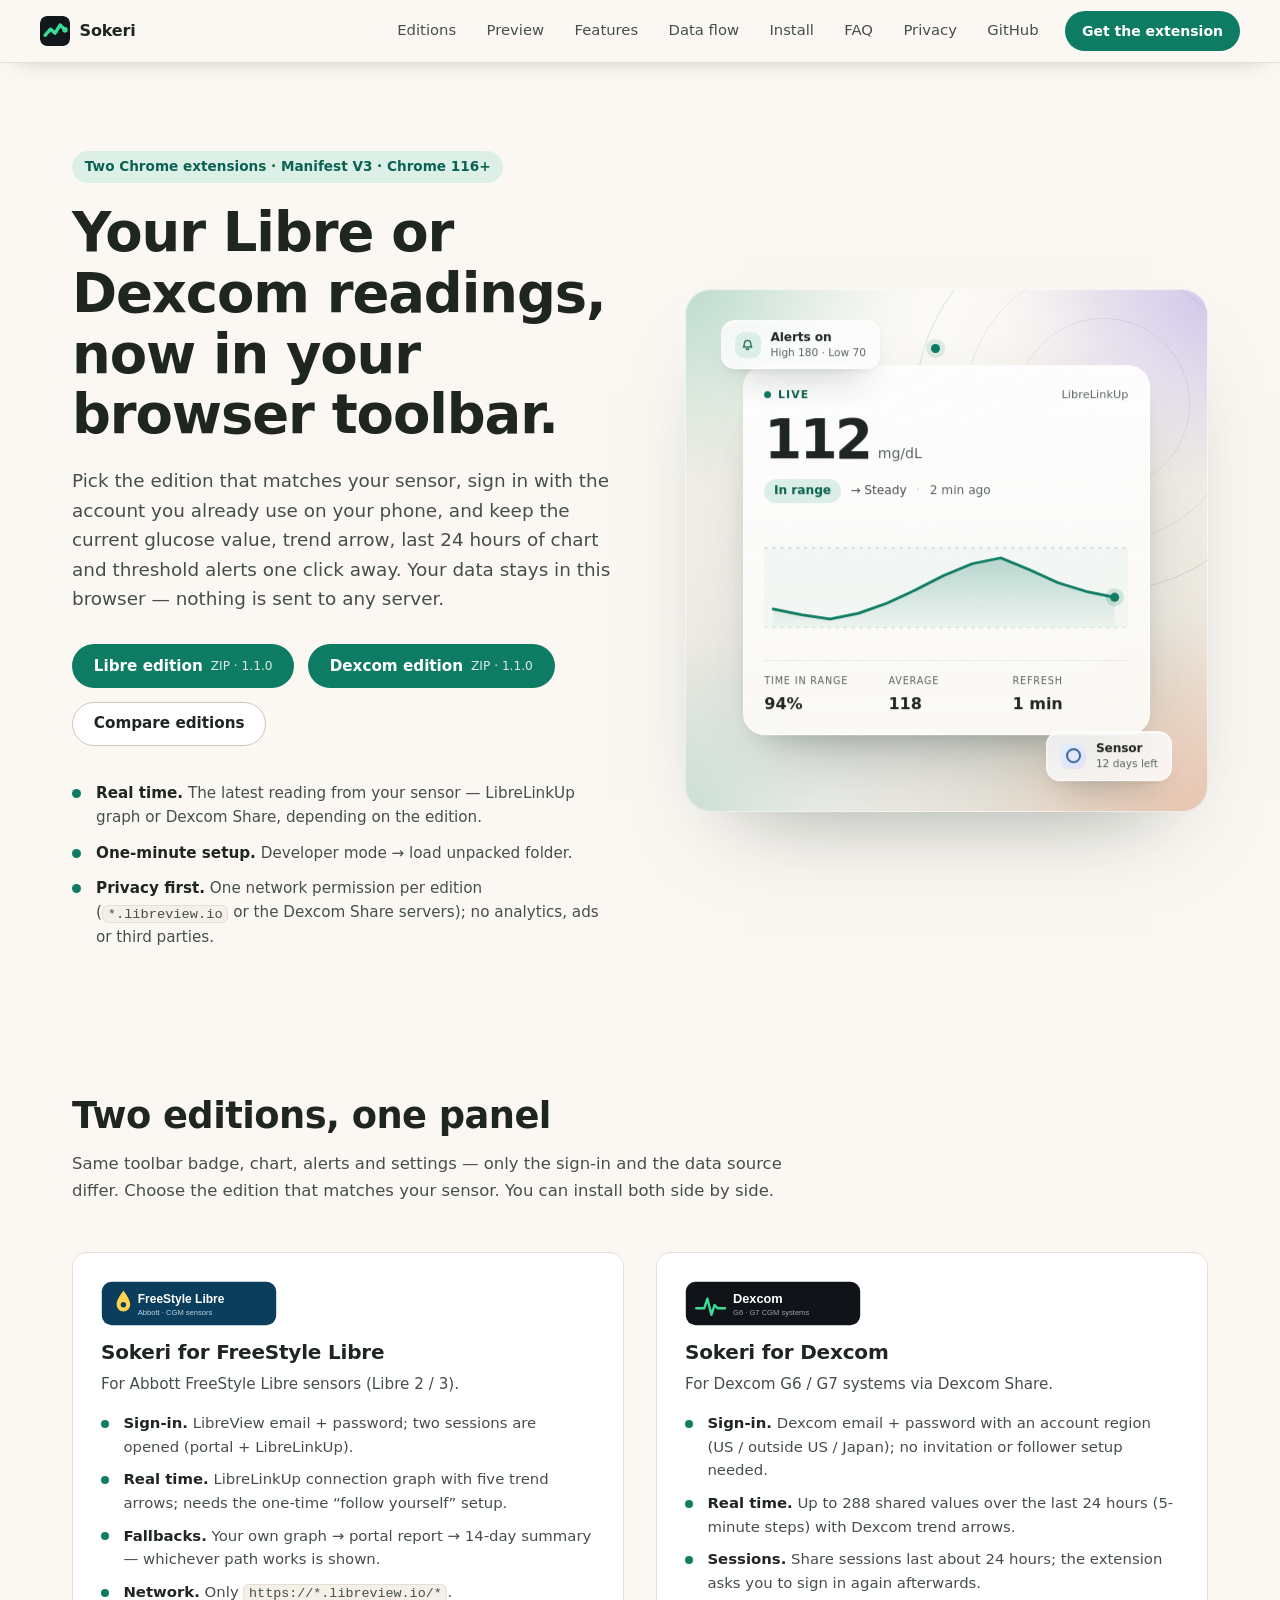
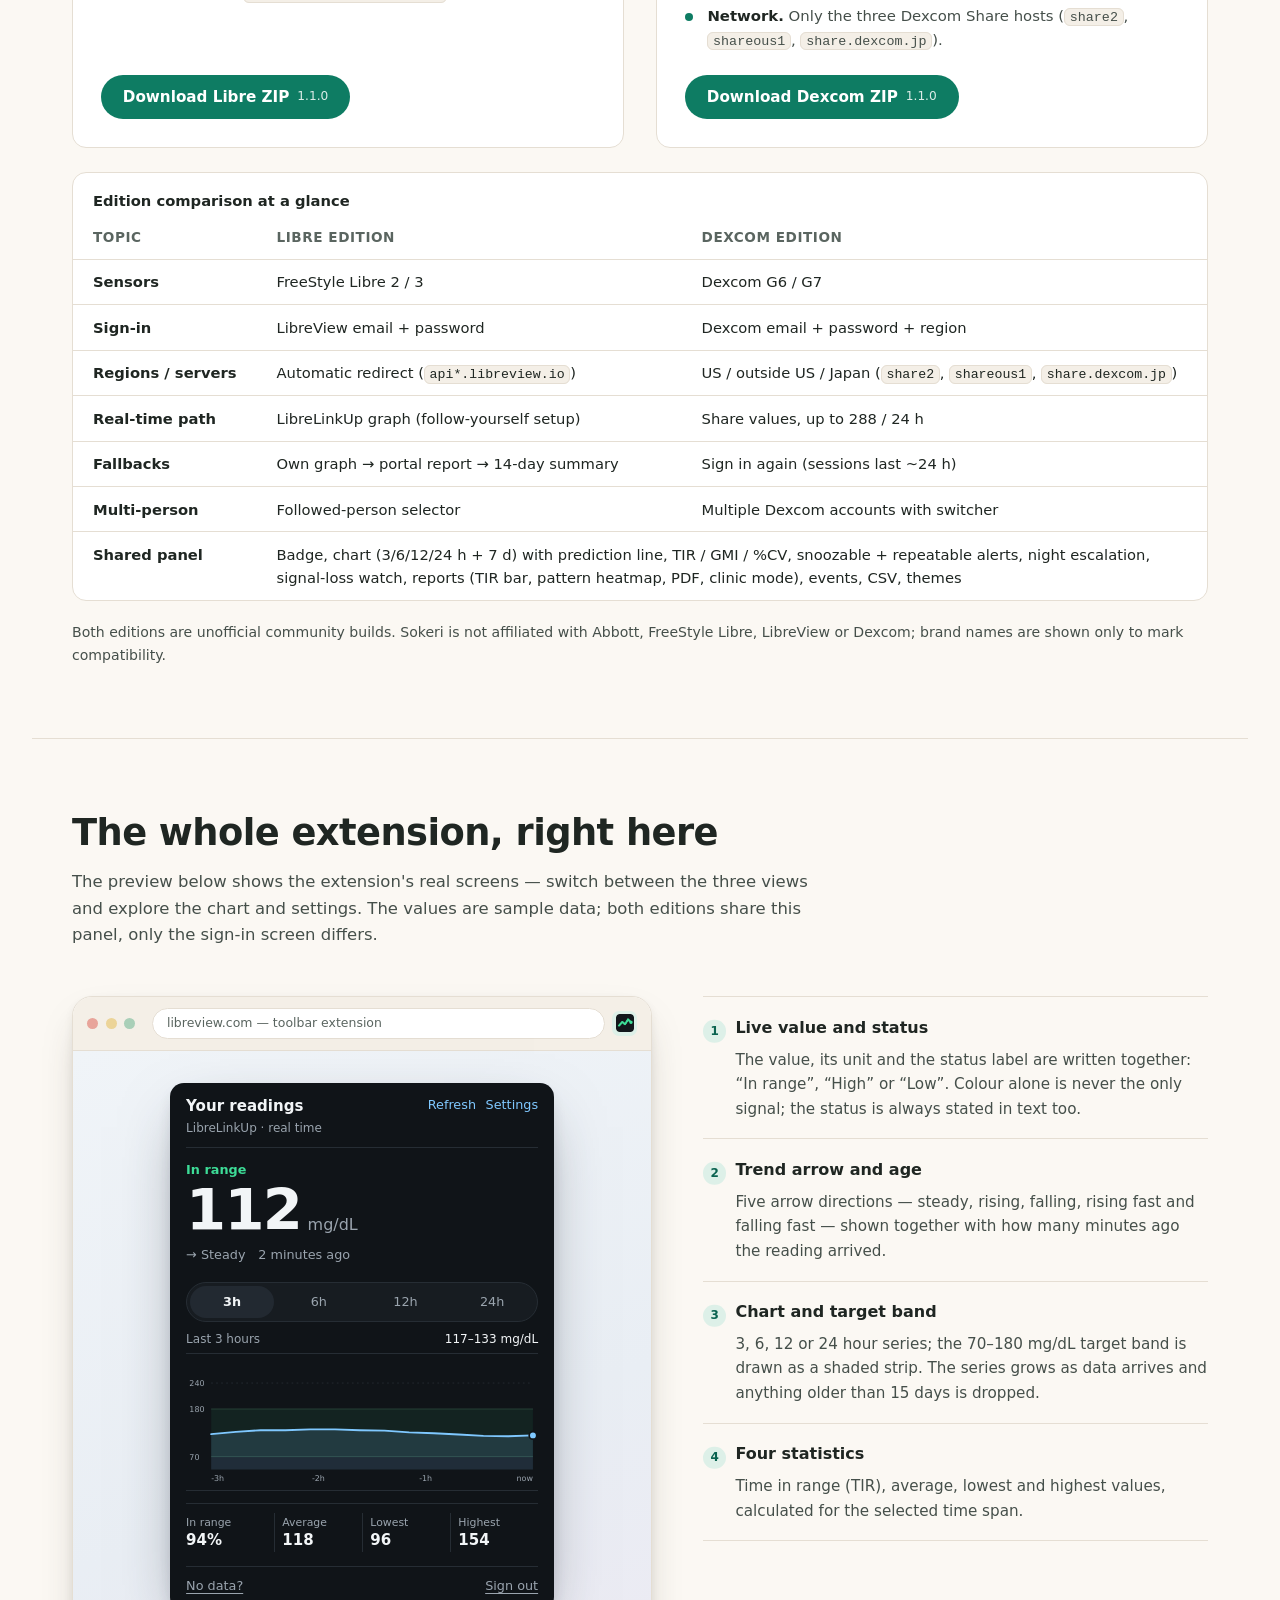
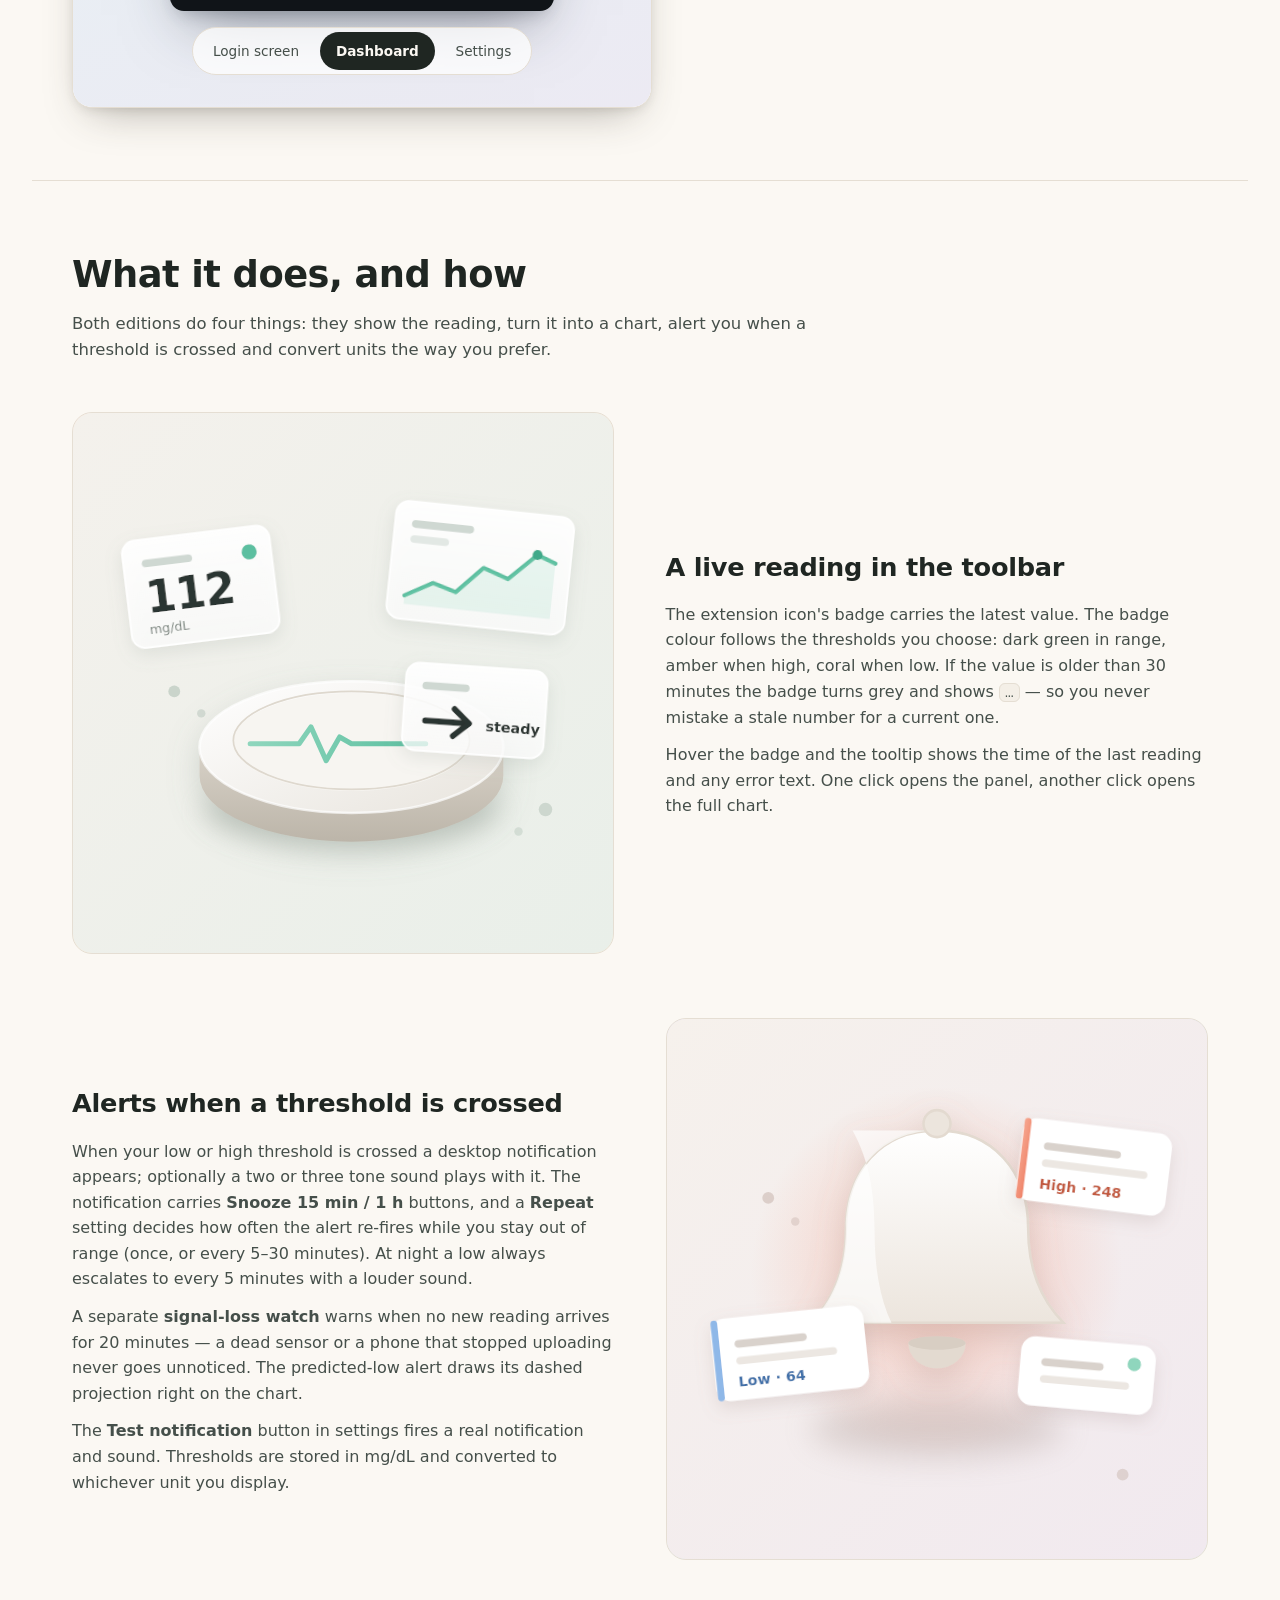
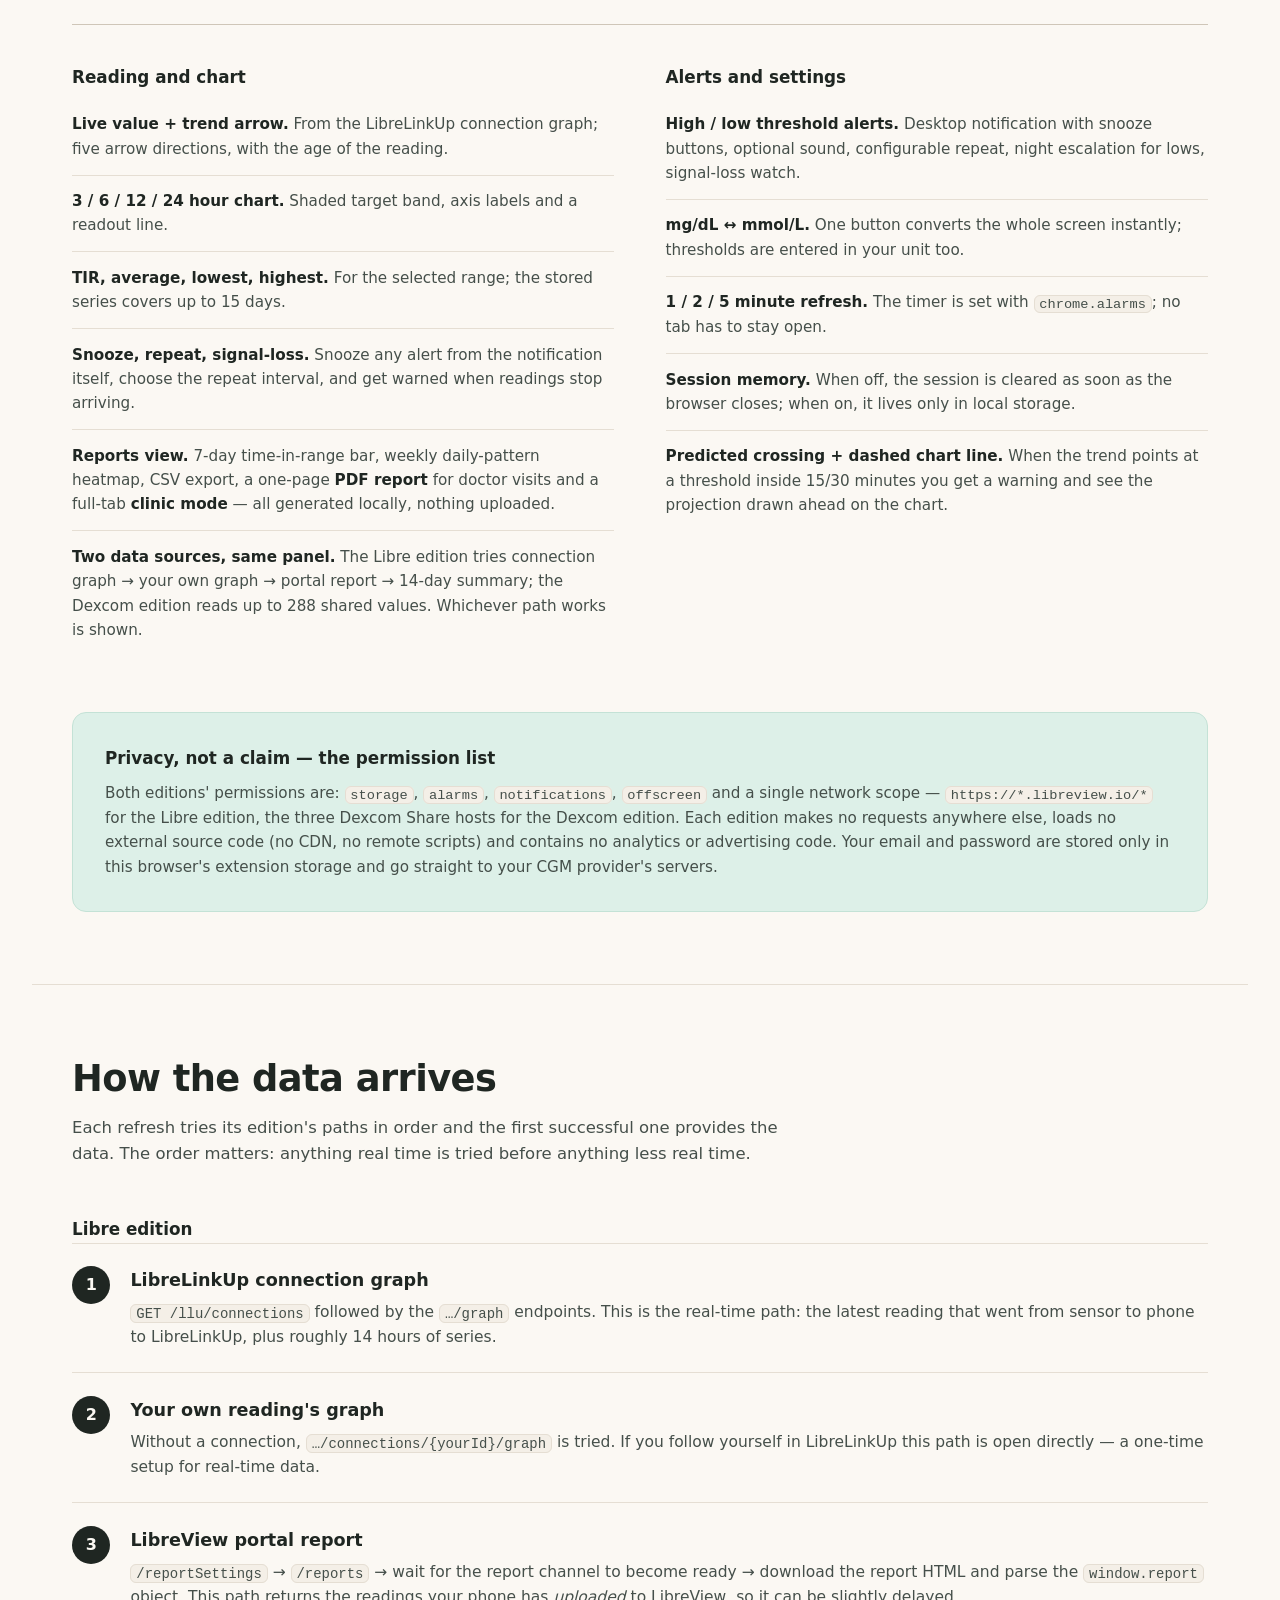
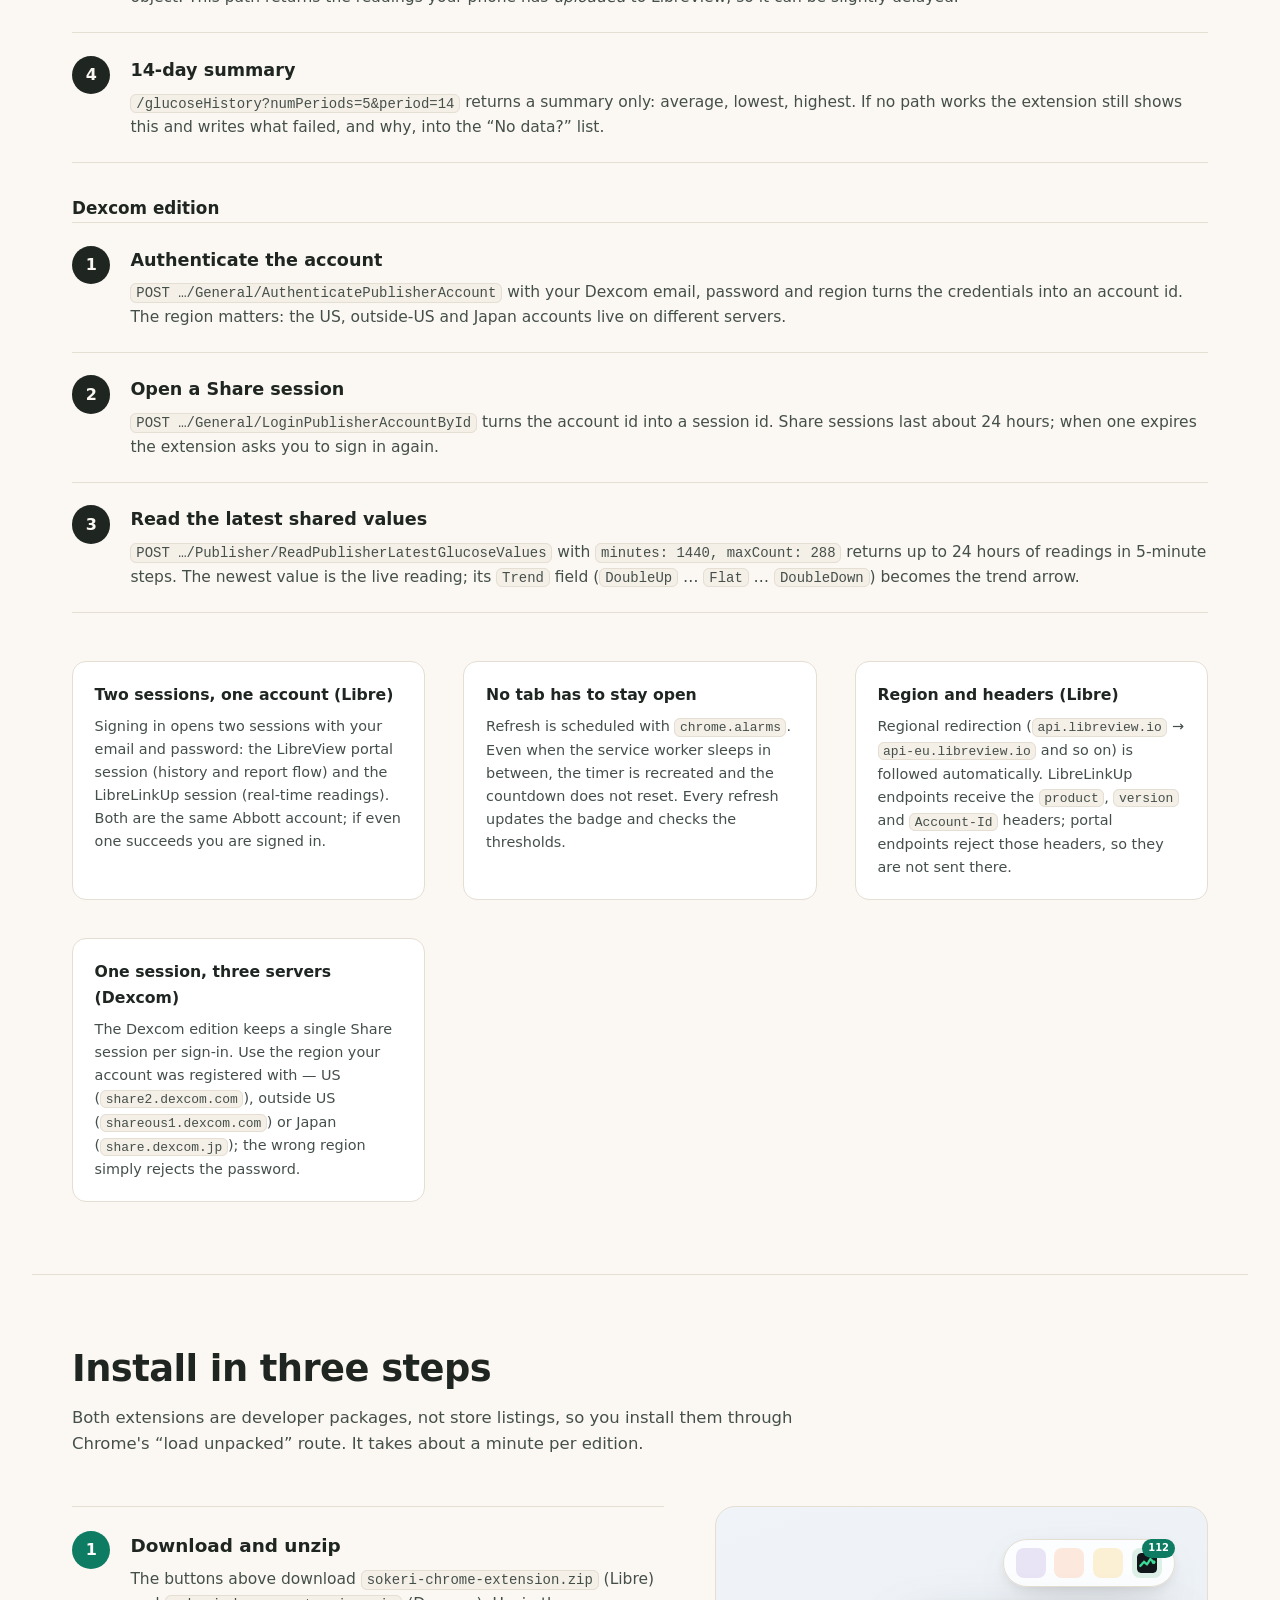
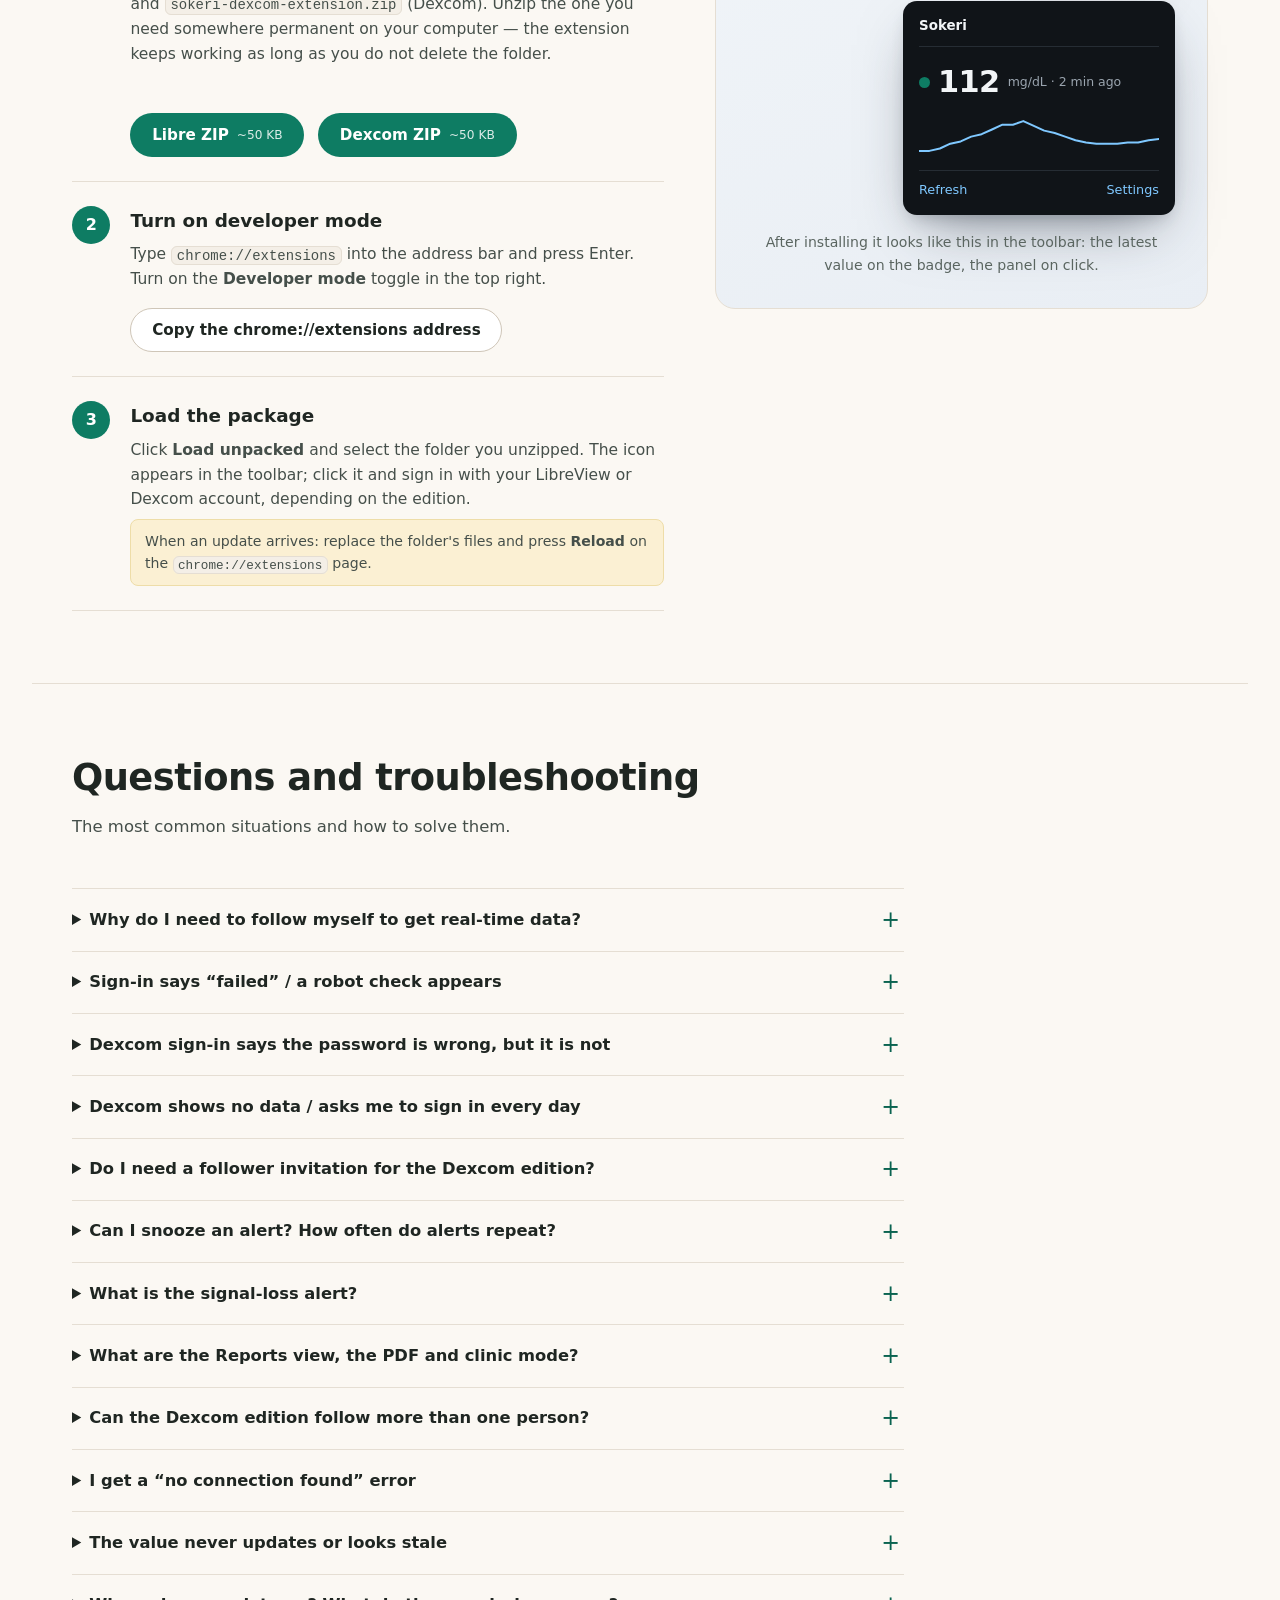
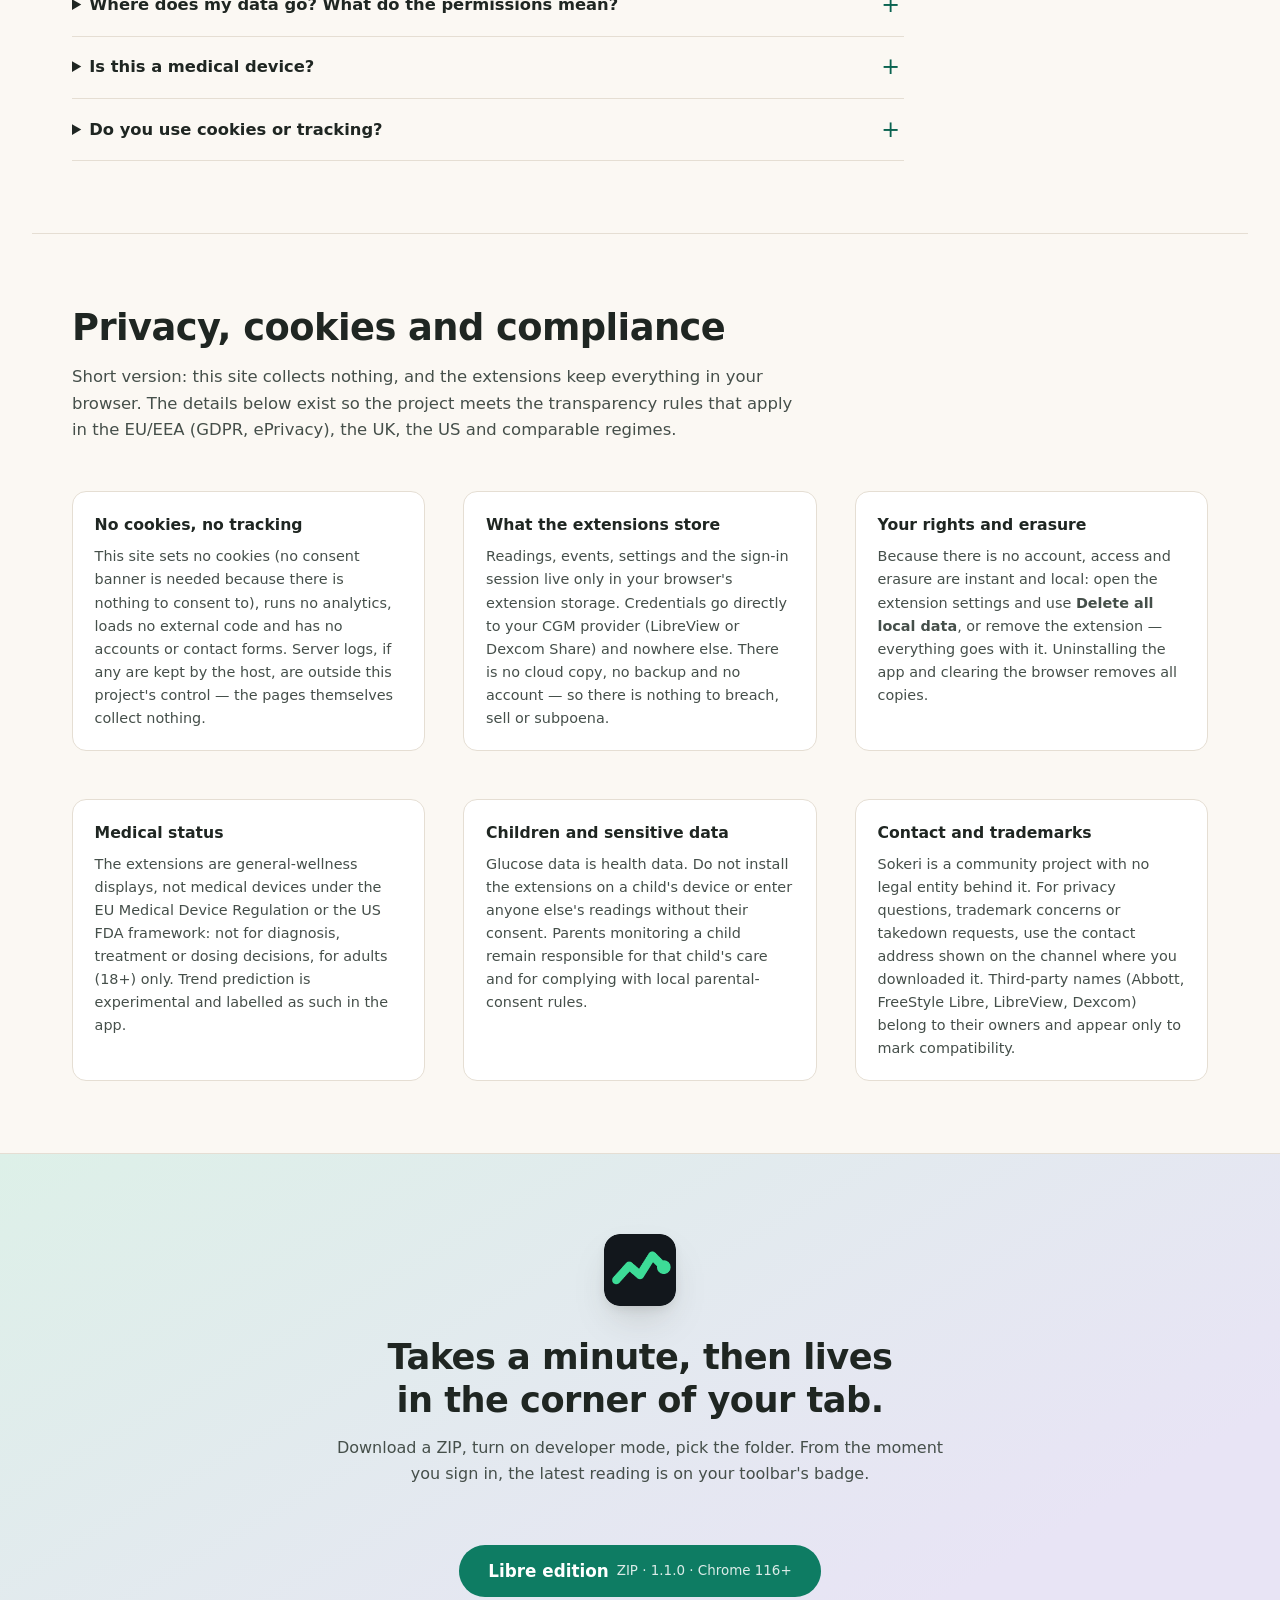
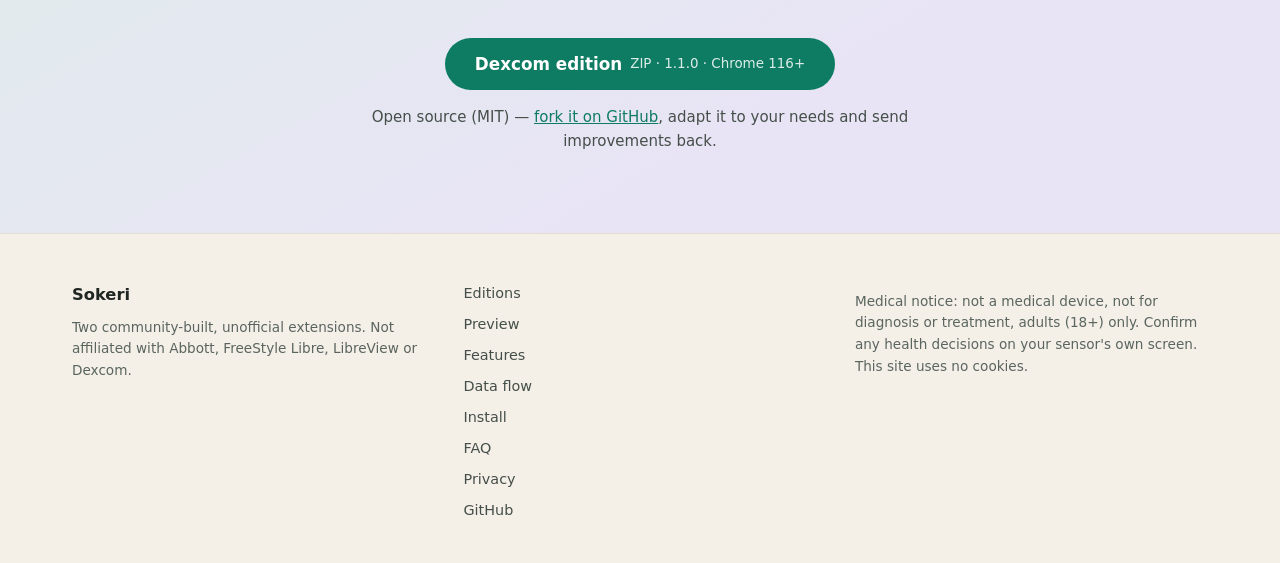
==== index.html @ 8b823276 "Publish landing page (site/ at root for GitHub Pages)" ====
<!doctype html>
<html lang="en">
  <head>
    <meta charset="utf-8" />
    <meta name="viewport" content="width=device-width, initial-scale=1" />
    <title>Sokeri — Your Libre and Dexcom readings, right in the browser</title>
    <meta
      name="description"
      content="Sokeri comes in two Chrome extensions — one for FreeStyle Libre (LibreView), one for Dexcom G6/G7 (Dexcom Share): live value, trend arrow, chart, time-in-range stats and threshold alerts. Free, local, open source."
    />
    <link rel="icon" href="assets/icon48.png" />
    <link rel="stylesheet" href="styles.css" />
  </head>
  <body>
    <a class="skip" href="#main">Skip to content</a>

    <!-- ======================================================= top bar -->
    <header class="topbar" id="top">
      <a class="brand" href="#top">
        <img src="assets/icon48.png" alt="" width="30" height="30" />
        <span>Sokeri</span>
      </a>        <nav class="nav" aria-label="Page sections">
          <a href="#editions">Editions</a>
          <a href="#preview">Preview</a>
          <a href="#features">Features</a>
          <a href="#how">Data flow</a>
          <a href="#install">Install</a>
          <a href="#faq">FAQ</a>
          <a href="#privacy">Privacy</a>
          <a href="https://github.com/ErdalBirinci/Sokeri">GitHub</a>
        </nav>
      <a class="btn btn-small" href="#editions">
        Get the extension
      </a>
    </header>

    <main id="main">
      <!-- ====================================================== hero -->
      <section class="hero">
        <div class="hero-copy">
          <p class="kicker">Two Chrome extensions · Manifest V3 · Chrome 116+</p>
          <h1>
            Your Libre or Dexcom readings, now in your browser toolbar.
          </h1>
          <p class="lede">
            Pick the edition that matches your sensor, sign in with the account
            you already use on your phone, and keep the current glucose value,
            trend arrow, last 24 hours of chart and threshold alerts one click
            away. Your data stays in this browser — nothing is sent to any
            server.
          </p>
          <div class="cta-row">
            <a class="btn btn-primary" href="sokeri-chrome-extension.zip" download>
              Libre edition <span class="btn-note">ZIP · 1.1.0</span>
            </a>
            <a class="btn btn-primary" href="sokeri-dexcom-extension.zip" download>
              Dexcom edition <span class="btn-note">ZIP · 1.1.0</span>
            </a>
            <a class="btn btn-ghost" href="#editions">Compare editions</a>
          </div>
          <ul class="hero-points">
            <li>
              <strong>Real time.</strong> The latest reading from your sensor —
              LibreLinkUp graph or Dexcom Share, depending on the edition.
            </li>
            <li>
              <strong>One-minute setup.</strong> Developer mode → load unpacked
              folder.
            </li>
            <li>
              <strong>Privacy first.</strong> One network permission per
              edition (<code>*.libreview.io</code> or the Dexcom Share servers);
              no analytics, ads or third parties.
            </li>
          </ul>
        </div>

        <div class="hero-stage" aria-hidden="true">
          <div class="stage-wash"></div>
          <div class="stage-orbit"><span></span><span></span><i></i></div>

          <div class="shot-parallax">
            <div class="shot">
              <div class="shot-top">
                <span class="shot-live"><i></i>Live</span>
                <span class="shot-name">LibreLinkUp</span>
              </div>

              <div class="shot-value">
                <span class="shot-num">112</span>
                <span class="shot-unit">mg/dL</span>
              </div>

              <div class="shot-meta">
                <span class="shot-state">In range</span>
                <span class="shot-trend">→ Steady</span>
                <span class="shot-age">2 min ago</span>
              </div>

              <svg class="shot-chart" viewBox="0 0 320 112" fill="none">
                <defs>
                  <linearGradient id="shotFill" x1="0" y1="0" x2="0" y2="1">
                    <stop offset="0" stop-color="#0e7c63" stop-opacity="0.26" />
                    <stop offset="0.85" stop-color="#0e7c63" stop-opacity="0" />
                  </linearGradient>
                </defs>
                <rect x="0" y="26" width="320" height="70" fill="#0e7c63" opacity="0.035" />
                <line x1="0" y1="26" x2="320" y2="26" stroke="#0e7c63" stroke-opacity="0.24" stroke-dasharray="3 4" />
                <line x1="0" y1="96" x2="320" y2="96" stroke="#0e7c63" stroke-opacity="0.24" stroke-dasharray="3 4" />
                <path
                  d="M8 79.8 L33 84.9 L58 88.7 L83 83.6 L108 74.6 L133 63.1 L158 50.3 L183 40 L208 34.9 L233 45.2 L258 56.7 L283 64.4 L308 69.5 L308 112 L8 112 Z"
                  fill="url(#shotFill)"
                />
                <path
                  d="M8 79.8 L33 84.9 L58 88.7 L83 83.6 L108 74.6 L133 63.1 L158 50.3 L183 40 L208 34.9 L233 45.2 L258 56.7 L283 64.4 L308 69.5"
                  stroke="#0e7c63"
                  stroke-width="2.4"
                  stroke-linecap="round"
                  stroke-linejoin="round"
                />
                <circle cx="308" cy="69.5" r="8" fill="#0e7c63" opacity="0.16" />
                <circle cx="308" cy="69.5" r="4" fill="#0e7c63" />
              </svg>

              <dl class="shot-stats">
                <div><dt>Time in range</dt><dd>94%</dd></div>
                <div><dt>Average</dt><dd>118</dd></div>
                <div><dt>Refresh</dt><dd>1 min</dd></div>
              </dl>

              <div class="shot-chip shot-chip-top">
                <span class="chip-ico chip-ico-bell">
                  <svg viewBox="0 0 16 16" width="13" height="13" fill="none" stroke="currentColor" stroke-width="1.5" stroke-linecap="round" stroke-linejoin="round">
                    <path d="M4 7a4 4 0 1 1 8 0c0 2.5.7 3.4 1.2 4H2.8C3.3 10.4 4 9.5 4 7Z" />
                    <path d="M6.5 13a1.6 1.6 0 0 0 3 0" />
                  </svg>
                </span>
                <span class="chip-text"><b>Alerts on</b><em>High 180 · Low 70</em></span>
              </div>

              <div class="shot-chip shot-chip-bottom">
                <span class="chip-ico chip-ico-ring"></span>
                <span class="chip-text"><b>Sensor</b><em>12 days left</em></span>
              </div>
            </div>
          </div>
        </div>
      </section>

      <!-- =================================================== editions -->
      <section class="section" id="editions">
        <div class="section-head">
          <h2>Two editions, one panel</h2>
          <p>
            Same toolbar badge, chart, alerts and settings — only the sign-in
            and the data source differ. Choose the edition that matches your
            sensor. You can install both side by side.
          </p>
        </div>

        <div class="ed-grid">
          <article class="ed-card">
            <img
              class="ed-logo"
              src="assets/brand-libre.svg"
              alt="FreeStyle Libre — works with the Libre edition"
              width="220"
              height="56"
              loading="lazy"
            />
            <h3>Sokeri for FreeStyle Libre</h3>
            <p class="ed-sub">For Abbott FreeStyle Libre sensors (Libre 2 / 3).</p>
            <ul>
              <li>
                <strong>Sign-in.</strong> LibreView email + password; two
                sessions are opened (portal + LibreLinkUp).
              </li>
              <li>
                <strong>Real time.</strong> LibreLinkUp connection graph with
                five trend arrows; needs the one-time “follow yourself” setup.
              </li>
              <li>
                <strong>Fallbacks.</strong> Your own graph → portal report →
                14-day summary — whichever path works is shown.
              </li>
              <li>
                <strong>Network.</strong> Only
                <code>https://*.libreview.io/*</code>.
              </li>
            </ul>
            <a class="btn btn-primary" href="sokeri-chrome-extension.zip" download>
              Download Libre ZIP <span class="btn-note">1.1.0</span>
            </a>
          </article>

          <article class="ed-card">
            <img
              class="ed-logo"
              src="assets/brand-dexcom.svg"
              alt="Dexcom — works with the Dexcom edition"
              width="220"
              height="56"
              loading="lazy"
            />
            <h3>Sokeri for Dexcom</h3>
            <p class="ed-sub">For Dexcom G6 / G7 systems via Dexcom Share.</p>
            <ul>
              <li>
                <strong>Sign-in.</strong> Dexcom email + password with an
                account region (US / outside US / Japan); no invitation or
                follower setup needed.
              </li>
              <li>
                <strong>Real time.</strong> Up to 288 shared values over the
                last 24 hours (5-minute steps) with Dexcom trend arrows.
              </li>
              <li>
                <strong>Sessions.</strong> Share sessions last about 24 hours;
                the extension asks you to sign in again afterwards.
              </li>
              <li>
                <strong>Network.</strong> Only the three Dexcom Share hosts
                (<code>share2</code>, <code>shareous1</code>,
                <code>share.dexcom.jp</code>).
              </li>
            </ul>
            <a class="btn btn-primary" href="sokeri-dexcom-extension.zip" download>
              Download Dexcom ZIP <span class="btn-note">1.1.0</span>
            </a>
          </article>
        </div>

        <div class="table-wrap">
          <table class="compare">
            <caption>Edition comparison at a glance</caption>
            <thead>
              <tr><th scope="col">Topic</th><th scope="col">Libre edition</th><th scope="col">Dexcom edition</th></tr>
            </thead>
            <tbody>
              <tr><th scope="row">Sensors</th><td>FreeStyle Libre 2 / 3</td><td>Dexcom G6 / G7</td></tr>
              <tr><th scope="row">Sign-in</th><td>LibreView email + password</td><td>Dexcom email + password + region</td></tr>
              <tr><th scope="row">Regions / servers</th><td>Automatic redirect (<code>api*.libreview.io</code>)</td><td>US / outside US / Japan (<code>share2</code>, <code>shareous1</code>, <code>share.dexcom.jp</code>)</td></tr>
              <tr><th scope="row">Real-time path</th><td>LibreLinkUp graph (follow-yourself setup)</td><td>Share values, up to 288 / 24 h</td></tr>
              <tr><th scope="row">Fallbacks</th><td>Own graph → portal report → 14-day summary</td><td>Sign in again (sessions last ~24 h)</td></tr>
              <tr><th scope="row">Multi-person</th><td>Followed-person selector</td><td>Multiple Dexcom accounts with switcher</td></tr>
              <tr><th scope="row">Shared panel</th><td colspan="2">Badge, chart (3/6/12/24 h + 7 d) with prediction line, TIR / GMI / %CV, snoozable + repeatable alerts, night escalation, signal-loss watch, reports (TIR bar, pattern heatmap, PDF, clinic mode), events, CSV, themes</td></tr>
            </tbody>
          </table>
        </div>

        <p class="ed-note">
          Both editions are unofficial community builds. Sokeri is not
          affiliated with Abbott, FreeStyle Libre, LibreView or Dexcom; brand
          names are shown only to mark compatibility.
        </p>
      </section>

      <!-- ================================================= live preview -->
      <section class="section" id="preview">
        <div class="section-head">
          <h2>The whole extension, right here</h2>
          <p>
            The preview below shows the extension's real screens — switch
            between the three views and explore the chart and settings. The
            values are sample data; both editions share this panel, only the
            sign-in screen differs.
          </p>
        </div>

        <div class="preview-wrap">
          <!-- browser frame -->
          <div class="browser">
            <div class="browser-bar">
              <span class="dot dot-r"></span>
              <span class="dot dot-y"></span>
              <span class="dot dot-g"></span>
              <span class="browser-url">libreview.com — toolbar extension</span>
              <span class="browser-ext">
                <img src="assets/icon32.png" alt="" width="18" height="18" />
              </span>
            </div>

            <div class="browser-body">
              <div class="popup-frame" id="popup-frame">
                <!-- view: login -->
                <div class="pv" data-view="login" hidden>
                  <div class="masthead">
                    <img src="assets/icon48.png" alt="" width="32" height="32" />
                    <h3>Sokeri</h3>
                  </div>
                  <p class="pv-lede">
                    Track your glucose readings in the browser with your
                    LibreView account.
                  </p>
                  <div class="pv-field">
                    <span class="pv-label">Email</span>
                    <span class="pv-input">you@example.com</span>
                  </div>
                  <div class="pv-field">
                    <span class="pv-label">Password</span>
                    <span class="pv-input">••••••••••</span>
                  </div>
                  <div class="pv-field">
                    <span class="pv-label">Region</span>
                    <span class="pv-input pv-select">Automatic (recommended)</span>
                  </div>
                  <span class="pv-check">✓ Remember me on this device</span>
                  <span class="pv-primary">Sign in</span>
                  <p class="pv-fine">
                    Your email and password are stored only in this browser's
                    extension storage and sent directly to Abbott's servers.
                  </p>
                </div>

                <!-- view: dashboard -->
                <div class="pv" data-view="app">
                  <div class="pv-top">
                    <div>
                      <strong>Your readings</strong>
                      <span class="pv-source">LibreLinkUp · real time</span>
                    </div>
                    <div class="pv-actions">
                      <span>Refresh</span>
                      <span>Settings</span>
                    </div>
                  </div>

                  <div class="pv-hero">
                    <p class="pv-state" data-state="ok">In range</p>
                    <p class="pv-value">
                      <span class="pv-num">112</span>
                      <span class="pv-unit">mg/dL</span>
                    </p>
                    <p class="pv-meta">
                      <span>→ Steady</span><span>2 minutes ago</span>
                    </p>
                  </div>

                  <div class="pv-ranges" role="group" aria-label="Time range (preview)">
                    <button type="button" data-range="3" aria-pressed="true">3h</button>
                    <button type="button" data-range="6" aria-pressed="false">6h</button>
                    <button type="button" data-range="12" aria-pressed="false">12h</button>
                    <button type="button" data-range="24" aria-pressed="false">24h</button>
                  </div>

                  <figure class="pv-chart-fig">
                    <figcaption>
                      <span id="pv-chart-note">Last 3 hours</span>
                      <span id="pv-chart-readout">104–138 mg/dL</span>
                    </figcaption>
                    <div class="pv-chart" id="pv-chart" role="img"
                         aria-label="Sample glucose chart with a target range of 70 to 180 mg/dL"></div>
                  </figure>

                  <dl class="pv-stats">
                    <div><dt>In range</dt><dd>94%</dd></div>
                    <div><dt>Average</dt><dd>118</dd></div>
                    <div><dt>Lowest</dt><dd>96</dd></div>
                    <div><dt>Highest</dt><dd>154</dd></div>
                  </dl>

                  <div class="pv-foot">
                    <span>No data?</span><span>Sign out</span>
                  </div>
                </div>

                <!-- view: settings -->
                <div class="pv" data-view="settings" hidden>
                  <div class="pv-top">
                    <div><strong>Settings</strong></div>
                    <div class="pv-actions"><span>Back</span></div>
                  </div>
                  <div class="pv-row">
                    <span>Unit</span>
                    <span class="pv-seg">
                      <button type="button" data-unit="mgdl" aria-pressed="true">mg/dL</button>
                      <button type="button" data-unit="mmoll" aria-pressed="false">mmol/L</button>
                    </span>
                  </div>
                  <div class="pv-row"><span>Low threshold</span><span class="pv-num-in">70</span></div>
                  <div class="pv-row"><span>High threshold</span><span class="pv-num-in">180</span></div>
                  <div class="pv-row"><span>High / low alerts</span><span class="pv-toggle on"></span></div>
                  <div class="pv-row"><span>Alert sound</span><span class="pv-toggle on"></span></div>
                  <div class="pv-row"><span>Refresh interval</span><span class="pv-num-in wide">1 minute</span></div>
                  <div class="pv-row"><span>Remember session</span><span class="pv-toggle on"></span></div>
                  <span class="pv-ghost">Test notification</span>
                  <p class="pv-fine">
                    Settings are stored only in this browser's extension storage
                    (<code>chrome.storage.local</code>).
                  </p>
                </div>
              </div>

              <!-- view switcher -->
              <div class="pv-tabs" role="group" aria-label="Preview view">
                <button type="button" data-show="login" aria-pressed="false">Login screen</button>
                <button type="button" data-show="app" aria-pressed="true">Dashboard</button>
                <button type="button" data-show="settings" aria-pressed="false">Settings</button>
              </div>
            </div>
          </div>

          <!-- explanation column -->
          <ol class="anno">
            <li>
              <h3>Live value and status</h3>
              <p>
                The value, its unit and the status label are written together:
                “In range”, “High” or “Low”. Colour alone is never the only
                signal; the status is always stated in text too.
              </p>
            </li>
            <li>
              <h3>Trend arrow and age</h3>
              <p>
                Five arrow directions — steady, rising, falling, rising fast and
                falling fast — shown together with how many minutes ago the
                reading arrived.
              </p>
            </li>
            <li>
              <h3>Chart and target band</h3>
              <p>
                3, 6, 12 or 24 hour series; the 70–180 mg/dL target band is
                drawn as a shaded strip. The series grows as data arrives and
                anything older than 15 days is dropped.
              </p>
            </li>
            <li>
              <h3>Four statistics</h3>
              <p>
                Time in range (TIR), average, lowest and highest values,
                calculated for the selected time span.
              </p>
            </li>
          </ol>
        </div>
      </section>

      <!-- ==================================================== features -->
      <section class="section" id="features">
        <div class="section-head">
          <h2>What it does, and how</h2>
          <p>
            Both editions do four things: they show the reading, turn it into
            a chart, alert you when a threshold is crossed and convert units
            the way you prefer.
          </p>
        </div>

        <!-- row 1: large visual + text -->
        <article class="row row-media-left">
          <div class="row-media">
            <img
              src="assets/hero-sensor.svg"
              alt="A sensor disc and three floating glass cards carrying an abstract line chart — illustrative image"
              width="560"
              height="560"
              loading="lazy"
            />
          </div>
          <div class="row-copy">
            <h3>A live reading in the toolbar</h3>
            <p>
              The extension icon's badge carries the latest value. The badge
              colour follows the thresholds you choose: dark green in range,
              amber when high, coral when low. If the value is older than 30
              minutes the badge turns grey and shows <code>…</code> — so you
              never mistake a stale number for a current one.
            </p>
            <p>
              Hover the badge and the tooltip shows the time of the last reading
              and any error text. One click opens the panel, another click opens
              the full chart.
            </p>
          </div>
        </article>

        <!-- row 2: text + visual -->
        <article class="row row-media-right">
          <div class="row-copy">              <h3>Alerts when a threshold is crossed</h3>
              <p>
                When your low or high threshold is crossed a desktop notification
                appears; optionally a two or three tone sound plays with it. The
                notification carries <strong>Snooze 15 min / 1 h</strong> buttons,
                and a <strong>Repeat</strong> setting decides how often the alert
                re-fires while you stay out of range (once, or every 5–30
                minutes). At night a low always escalates to every 5 minutes with
                a louder sound.
              </p>
              <p>
                A separate <strong>signal-loss watch</strong> warns when no new
                reading arrives for 20 minutes — a dead sensor or a phone that
                stopped uploading never goes unnoticed. The predicted-low alert
                draws its dashed projection right on the chart.
              </p>
            <p>
              The <strong>Test notification</strong> button in settings fires a
              real notification and sound. Thresholds are stored in mg/dL and
              converted to whichever unit you display.
            </p>
          </div>
          <div class="row-media">
            <img
              src="assets/feature-alert.svg"
              alt="A floating ceramic bell with soft alert cards around it — illustrative image"
              width="560"
              height="560"
              loading="lazy"
            />
          </div>
        </article>

        <!-- list: feature inventory — hairline list, not a card grid -->
        <div class="spec">
          <div class="spec-col">
            <h3>Reading and chart</h3>
            <ul>
              <li>
                <strong>Live value + trend arrow.</strong> From the LibreLinkUp
                connection graph; five arrow directions, with the age of the
                reading.
              </li>
              <li>
                <strong>3 / 6 / 12 / 24 hour chart.</strong> Shaded target band,
                axis labels and a readout line.
              </li>
              <li>
                <strong>TIR, average, lowest, highest.</strong> For the selected
                range; the stored series covers up to 15 days.
              </li>
              <li>
                <strong>Snooze, repeat, signal-loss.</strong> Snooze any alert
                from the notification itself, choose the repeat interval, and get
                warned when readings stop arriving.
              </li>
              <li>
                <strong>Reports view.</strong> 7-day time-in-range bar, weekly
                daily-pattern heatmap, CSV export, a one-page <strong>PDF report</strong>
                for doctor visits and a full-tab <strong>clinic mode</strong> —
                all generated locally, nothing uploaded.
              </li>
              <li>
                <strong>Two data sources, same panel.</strong> The Libre
                edition tries connection graph → your own graph → portal
                report → 14-day summary; the Dexcom edition reads up to 288
                shared values. Whichever path works is shown.
              </li>
            </ul>
          </div>
          <div class="spec-col">
            <h3>Alerts and settings</h3>
            <ul>
              <li>
                <strong>High / low threshold alerts.</strong> Desktop
                notification with snooze buttons, optional sound, configurable
                repeat, night escalation for lows, signal-loss watch.
              </li>
              <li>
                <strong>mg/dL ↔ mmol/L.</strong> One button converts the whole
                screen instantly; thresholds are entered in your unit too.
              </li>
              <li>
                <strong>1 / 2 / 5 minute refresh.</strong> The timer is set with
                <code>chrome.alarms</code>; no tab has to stay open.
              </li>
              <li>
                <strong>Session memory.</strong> When off, the session is
                cleared as soon as the browser closes; when on, it lives only in
                local storage.
              </li>
              <li>
                <strong>Predicted crossing + dashed chart line.</strong> When the
                trend points at a threshold inside 15/30 minutes you get a
                warning and see the projection drawn ahead on the chart.
              </li>
            </ul>
          </div>
        </div>

        <!-- privacy strip -->
        <aside class="privacy">
          <h3>Privacy, not a claim — the permission list</h3>
          <p>
            Both editions' permissions are: <code>storage</code>,
            <code>alarms</code>, <code>notifications</code>,
            <code>offscreen</code> and a single network scope —
            <code>https://*.libreview.io/*</code> for the Libre edition, the
            three Dexcom Share hosts for the Dexcom edition. Each edition makes
            no requests anywhere else, loads no external source code (no CDN, no
            remote scripts) and contains no analytics or advertising code. Your
            email and password are stored only in this browser's extension
            storage and go straight to your CGM provider's servers.
          </p>
        </aside>
      </section>

      <!-- ==================================================== data flow -->
      <section class="section" id="how">
        <div class="section-head">
          <h2>How the data arrives</h2>
          <p>
            Each refresh tries its edition's paths in order and the first
            successful one provides the data. The order matters: anything real
            time is tried before anything less real time.
          </p>
        </div>

        <h3 class="flow-title">Libre edition</h3>
        <ol class="flow">
          <li>
            <span class="flow-n">1</span>
            <div>
              <h3>LibreLinkUp connection graph</h3>
              <p>
                <code>GET /llu/connections</code> followed by the
                <code>…/graph</code> endpoints. This is the real-time path: the
                latest reading that went from sensor to phone to LibreLinkUp,
                plus roughly 14 hours of series.
              </p>
            </div>
          </li>
          <li>
            <span class="flow-n">2</span>
            <div>
              <h3>Your own reading's graph</h3>
              <p>
                Without a connection, <code>…/connections/{yourId}/graph</code>
                is tried. If you follow yourself in LibreLinkUp this path is open
                directly — a one-time setup for real-time data.
              </p>
            </div>
          </li>
          <li>
            <span class="flow-n">3</span>
            <div>
              <h3>LibreView portal report</h3>
              <p>
                <code>/reportSettings</code> → <code>/reports</code> → wait for
                the report channel to become ready → download the report HTML and
                parse the <code>window.report</code> object. This path returns
                the readings your phone has <em>uploaded</em> to LibreView, so it
                can be slightly delayed.
              </p>
            </div>
          </li>
          <li>
            <span class="flow-n">4</span>
            <div>
              <h3>14-day summary</h3>
              <p>
                <code>/glucoseHistory?numPeriods=5&amp;period=14</code> returns a
                summary only: average, lowest, highest. If no path works the
                extension still shows this and writes what failed, and why, into
                the “No data?” list.
              </p>
            </div>
          </li>
        </ol>

        <h3 class="flow-title">Dexcom edition</h3>
        <ol class="flow">
          <li>
            <span class="flow-n">1</span>
            <div>
              <h3>Authenticate the account</h3>
              <p>
                <code>POST …/General/AuthenticatePublisherAccount</code> with
                your Dexcom email, password and region turns the credentials
                into an account id. The region matters: the US, outside-US and
                Japan accounts live on different servers.
              </p>
            </div>
          </li>
          <li>
            <span class="flow-n">2</span>
            <div>
              <h3>Open a Share session</h3>
              <p>
                <code>POST …/General/LoginPublisherAccountById</code> turns the
                account id into a session id. Share sessions last about 24
                hours; when one expires the extension asks you to sign in again.
              </p>
            </div>
          </li>
          <li>
            <span class="flow-n">3</span>
            <div>
              <h3>Read the latest shared values</h3>
              <p>
                <code>POST …/Publisher/ReadPublisherLatestGlucoseValues</code>
                with <code>minutes: 1440, maxCount: 288</code> returns up to 24
                hours of readings in 5-minute steps. The newest value is the
                live reading; its <code>Trend</code> field
                (<code>DoubleUp</code> … <code>Flat</code> …
                <code>DoubleDown</code>) becomes the trend arrow.
              </p>
            </div>
          </li>
        </ol>

        <div class="how-notes">
          <div>
            <h3>Two sessions, one account (Libre)</h3>
            <p>
              Signing in opens two sessions with your email and password: the
              LibreView portal session (history and report flow) and the
              LibreLinkUp session (real-time readings). Both are the same Abbott
              account; if even one succeeds you are signed in.
            </p>
          </div>
          <div>
            <h3>No tab has to stay open</h3>
            <p>
              Refresh is scheduled with <code>chrome.alarms</code>. Even when the
              service worker sleeps in between, the timer is recreated and the
              countdown does not reset. Every refresh updates the badge and
              checks the thresholds.
            </p>
          </div>
          <div>
            <h3>Region and headers (Libre)</h3>
            <p>
              Regional redirection (<code>api.libreview.io</code> →
              <code>api-eu.libreview.io</code> and so on) is followed
              automatically. LibreLinkUp endpoints receive the
              <code>product</code>, <code>version</code> and
              <code>Account-Id</code> headers; portal endpoints reject those
              headers, so they are not sent there.
            </p>
          </div>
          <div>
            <h3>One session, three servers (Dexcom)</h3>
            <p>
              The Dexcom edition keeps a single Share session per sign-in. Use
              the region your account was registered with — US
              (<code>share2.dexcom.com</code>), outside US
              (<code>shareous1.dexcom.com</code>) or Japan
              (<code>share.dexcom.jp</code>); the wrong region simply rejects
              the password.
            </p>
          </div>
        </div>
      </section>

      <!-- ====================================================== install -->
      <section class="section" id="install">
        <div class="section-head">
          <h2>Install in three steps</h2>
          <p>
            Both extensions are developer packages, not store listings, so you
            install them through Chrome's “load unpacked” route. It takes about
            a minute per edition.
          </p>
        </div>

        <div class="install-grid">
          <ol class="steps">
            <li>
              <span class="step-n">1</span>
              <div>
                <h3>Download and unzip</h3>
                <p>
                  The buttons above download
                  <code>sokeri-chrome-extension.zip</code> (Libre) and
                  <code>sokeri-dexcom-extension.zip</code> (Dexcom). Unzip the
                  one you need somewhere permanent on your computer — the
                  extension keeps working as long as you do not delete the folder.
                </p>
                <div class="cta-row">
                  <a class="btn btn-primary" href="sokeri-chrome-extension.zip" download>
                    Libre ZIP <span class="btn-note">~50 KB</span>
                  </a>
                  <a class="btn btn-primary" href="sokeri-dexcom-extension.zip" download>
                    Dexcom ZIP <span class="btn-note">~50 KB</span>
                  </a>
                </div>
              </div>
            </li>
            <li>
              <span class="step-n">2</span>
              <div>
                <h3>Turn on developer mode</h3>
                <p>
                  Type <code>chrome://extensions</code> into the address bar and
                  press Enter. Turn on the <strong>Developer mode</strong>
                  toggle in the top right.
                </p>
                <button
                  type="button"
                  class="btn btn-ghost"
                  id="copy-url"
                  data-copy="chrome://extensions"
                >
                  <span id="copy-url-label">Copy the chrome://extensions address</span>
                </button>
              </div>
            </li>
            <li>
              <span class="step-n">3</span>
              <div>
                <h3>Load the package</h3>
                <p>
                  Click <strong>Load unpacked</strong> and select the folder you
                  unzipped. The icon appears in the toolbar; click it and sign in
                  with your LibreView or Dexcom account, depending on the edition.
                </p>
                <p class="step-note">
                  When an update arrives: replace the folder's files and press
                  <strong>Reload</strong> on the
                  <code>chrome://extensions</code> page.
                </p>
              </div>
            </li>
          </ol>

          <!-- toolbar install visualisation -->
          <div class="install-visual" aria-hidden="true">
            <div class="tb">
              <div class="tb-icons">
                <span class="tb-ic tb-ic-a"></span>
                <span class="tb-ic tb-ic-b"></span>
                <span class="tb-ic tb-ic-c"></span>
                <span class="tb-ic tb-ic-ext">
                  <img src="assets/icon32.png" alt="" width="20" height="20" />
                  <span class="tb-badge">112</span>
                </span>
              </div>
              <div class="tb-menu">
                <p class="tb-title">Sokeri</p>
                <div class="tb-reading">
                  <span class="badge-dot" data-state="ok"></span>
                  <span class="tb-num">112</span>
                  <span class="tb-unit">mg/dL · 2 min ago</span>
                </div>
                <div class="tb-spark" id="tb-spark"></div>
                <div class="tb-actions">
                  <span>Refresh</span><span>Settings</span>
                </div>
              </div>
            </div>
            <p class="install-caption">
              After installing it looks like this in the toolbar: the latest
              value on the badge, the panel on click.
            </p>
          </div>
        </div>
      </section>

      <!-- ========================================================= FAQ -->
      <section class="section" id="faq">
        <div class="section-head">
          <h2>Questions and troubleshooting</h2>
          <p>The most common situations and how to solve them.</p>
        </div>

        <div class="faq">
          <details>
            <summary>Why do I need to follow myself to get real-time data?</summary>
            <p>
              The LibreLinkUp API only provides real-time data to accounts with a
              <strong>follower relationship</strong>. To see your own readings you
              need to follow yourself: install the LibreLinkUp app on your phone,
              invite your own email address with
              <strong>Add participant</strong>, then accept the invitation in the
              <strong>LibreLink</strong> app. This is a one-time setup. If you skip
              it the extension falls back to the portal report path; that works
              too but can be delayed.
            </p>
          </details>
          <details>
            <summary>Sign-in says “failed” / a robot check appears</summary>
            <p>
              First, leave <strong>Region</strong> on “Automatic”. If a captcha or
              two-factor prompt appears, sign in once at libreview.com in the
              browser, complete that step, then try the extension again. Double
              check the email and password.
            </p>
          </details>
          <details>
            <summary>Dexcom sign-in says the password is wrong, but it is not</summary>
            <p>
              That almost always means the <strong>account region</strong> is
              wrong: US, outside-US and Japan accounts live on different servers
              and each server rejects the others' passwords. Switch the region
              on the sign-in screen (Finland and the rest of Europe use
              “Outside US”) and try again. Also confirm you are using your
              <strong>Dexcom</strong> account — the same one as the Dexcom app
              on your phone — not a Clarity or clinic login.
            </p>
          </details>
          <details>
            <summary>Dexcom shows no data / asks me to sign in every day</summary>
            <p>
              Two separate things. No data: open the Dexcom app on your phone
              and make sure it is signed in with the same account, has an
              internet connection and an active sensor — the extension can only
              show what your phone uploaded. Daily sign-in: Dexcom Share
              sessions last about 24 hours by design, so the extension asks you
              to sign in again the next day. Your thresholds and settings are kept.
            </p>
          </details>
          <details>
            <summary>Do I need a follower invitation for the Dexcom edition?</summary>
            <p>
              No. The Dexcom edition reads your own account's shared values
              directly, so there is no “follow yourself” step. That step exists
              only in the Libre edition, where the LibreLinkUp API requires a
              follower relationship for real-time data.
            </p>
          </details>
          <details>
            <summary>Can I snooze an alert? How often do alerts repeat?</summary>
            <p>
              Yes. Every threshold and prediction notification has
              <strong>Snooze 15 min</strong> and <strong>Snooze 1 h</strong>
              buttons — the alert stays silent until the snooze ends. The
              <strong>Repeat</strong> setting in the extension decides how often
              an alert re-fires while you stay out of range: once per episode,
              or every 5, 10, 15 or 30 minutes. At night a low always repeats
              every 5 minutes with a louder sound, regardless of the setting.
            </p>
          </details>
          <details>
            <summary>What is the signal-loss alert?</summary>
            <p>
              When no new reading arrives for 20 minutes the extension warns
              you — a dead sensor, an empty phone battery or a phone that stopped
              uploading all look the same: silence. The banner in the panel turns
              into a “check the sensor and the phone app” note, and a
              notification is sent (at most once an hour). Turn it off with the
              <strong>Signal loss</strong> checkbox in settings if you only wear
              the sensor at certain times.
            </p>
          </details>
          <details>
            <summary>What are the Reports view, the PDF and clinic mode?</summary>
            <p>
              The <strong>Reports</strong> button in the panel opens a second
              view: a 7-day time-in-range bar (below / in / above), a weekly
              daily-pattern heatmap that shows at which hours you usually run low
              or high, the CSV export, a one-page <strong>PDF report</strong> for
              doctor visits and a full-tab <strong>clinic mode</strong> with a big
              value and a 24-hour chart for night-time monitoring. Everything is
              generated locally in your browser — nothing is uploaded anywhere.
            </p>
          </details>
          <details>
            <summary>Can the Dexcom edition follow more than one person?</summary>
            <p>
              Yes — it keeps every Dexcom account you sign in with and an
              <strong>Account</strong> selector in settings switches between
              them (a parent can follow two children, for example). Each
              account's readings are stored separately on the device. Use the
              <strong>Add</strong> button next to the selector to sign in another
              account; signing out clears all of them.
            </p>
          </details>
          <details>
            <summary>I get a “no connection found” error</summary>
            <p>
              That means the real-time path is closed: follow the “follow yourself”
              steps above and press <strong>Refresh</strong> in the extension. If
              the steps are complete and data still does not arrive, open the “No
              data?” list to see what each path reported; you can share it as it
              is.
            </p>
          </details>
          <details>
            <summary>The value never updates or looks stale</summary>
            <p>
              The badge turns grey and shows <code>…</code> for values older than
              30 minutes — that is a deliberate warning. Set the refresh interval
              to 1 minute and press <strong>Refresh</strong>. If it still does not
              update, hover the badge: the tooltip shows the time of the last
              reading and the error text.
            </p>
          </details>
          <details>
            <summary>Where does my data go? What do the permissions mean?</summary>
            <p>
              There are four permissions and one network scope:
              <code>storage</code> (settings and the latest value are kept in this
              browser), <code>alarms</code> (the refresh timer),
              <code>notifications</code> (threshold alerts),
              <code>offscreen</code> (an audio context for the alert sound) and
              <code>https://*.libreview.io/*</code> (Abbott's servers). No request
              is made outside that scope and no external code is loaded.
            </p>
          </details>
          <details>
            <summary>Is this a medical device?</summary>
            <p>
              No. Neither extension is a medical device, neither is intended for
              diagnosis or treatment, and neither is affiliated with Abbott or
              Dexcom. They are convenience displays for adults (18+). You use
              them entirely at your own responsibility; always confirm critical
              decisions with your sensor's own screen or your readings.
            </p>
          </details>
          <details>
            <summary>Do you use cookies or tracking?</summary>
            <p>
              No. This site sets no cookies, runs no analytics and has no
              accounts — see the <a href="#privacy">Privacy</a> section. The
              extensions likewise contain no analytics or advertising code; your
              readings never leave your browser except to your CGM provider's
              own servers.
            </p>
          </details>
        </div>
      </section>

      <!-- ===================================================== privacy -->
      <section class="section" id="privacy">
        <div class="section-head">
          <h2>Privacy, cookies and compliance</h2>
          <p>
            Short version: this site collects nothing, and the extensions keep
            everything in your browser. The details below exist so the project
            meets the transparency rules that apply in the EU/EEA (GDPR,
            ePrivacy), the UK, the US and comparable regimes.
          </p>
        </div>

        <div class="how-notes">
          <div>
            <h3>No cookies, no tracking</h3>
            <p>
              This site sets no cookies (no consent banner is needed because
              there is nothing to consent to), runs no analytics, loads no
              external code and has no accounts or contact forms. Server logs,
              if any are kept by the host, are outside this project's control —
              the pages themselves collect nothing.
            </p>
          </div>
          <div>
            <h3>What the extensions store</h3>
            <p>
              Readings, events, settings and the sign-in session live only in
              your browser's extension storage. Credentials go directly to your
              CGM provider (LibreView or Dexcom Share) and nowhere else. There
              is no cloud copy, no backup and no account — so there is nothing
              to breach, sell or subpoena.
            </p>
          </div>
          <div>
            <h3>Your rights and erasure</h3>
            <p>
              Because there is no account, access and erasure are instant and
              local: open the extension settings and use <strong>Delete all
              local data</strong>, or remove the extension — everything goes
              with it. Uninstalling the app and clearing the browser removes
              all copies.
            </p>
          </div>
        </div>

        <div class="how-notes">
          <div>
            <h3>Medical status</h3>
            <p>
              The extensions are general-wellness displays, not medical devices
              under the EU Medical Device Regulation or the US FDA framework:
              not for diagnosis, treatment or dosing decisions, for adults
              (18+) only. Trend prediction is experimental and labelled as
              such in the app.
            </p>
          </div>
          <div>
            <h3>Children and sensitive data</h3>
            <p>
              Glucose data is health data. Do not install the extensions on a
              child's device or enter anyone else's readings without their
              consent. Parents monitoring a child remain responsible for that
              child's care and for complying with local parental-consent rules.
            </p>
          </div>
          <div>
            <h3>Contact and trademarks</h3>
            <p>
              Sokeri is a community project with no legal entity behind it.
              For privacy questions, trademark concerns or takedown requests,
              use the contact address shown on the channel where you downloaded
              it. Third-party names (Abbott, FreeStyle Libre, LibreView,
              Dexcom) belong to their owners and appear only to mark
              compatibility.
            </p>
          </div>
        </div>
      </section>

      <!-- ===================================================== closing -->
      <section class="closing">
        <div class="closing-inner">
          <img src="assets/icon128.png" alt="" width="72" height="72" />
          <h2>Takes a minute, then lives in the corner of your tab.</h2>            <p>
            Download a ZIP, turn on developer mode, pick the folder. From the
            moment you sign in, the latest reading is on your toolbar's badge.
          </p>
          <div class="cta-row cta-center">
            <a class="btn btn-primary btn-big" href="sokeri-chrome-extension.zip" download>
              Libre edition <span class="btn-note">ZIP · 1.1.0 · Chrome 116+</span>
            </a>
            <a class="btn btn-primary btn-big" href="sokeri-dexcom-extension.zip" download>
              Dexcom edition <span class="btn-note">ZIP · 1.1.0 · Chrome 116+</span>
            </a>
          </div>
          <p class="fork-note">
            Open source (MIT) —
            <a href="https://github.com/ErdalBirinci/Sokeri">fork it on GitHub</a>,
            adapt it to your needs and send improvements back.
          </p>
        </div>
      </section>
    </main>

    <footer class="footer">
      <div class="footer-grid">
        <div>
          <p class="footer-brand">Sokeri</p>
          <p class="footer-note">
            Two community-built, unofficial extensions. Not affiliated with
            Abbott, FreeStyle Libre, LibreView or Dexcom.
          </p>
        </div>
        <nav aria-label="Footer links">
          <a href="#editions">Editions</a>
          <a href="#preview">Preview</a>
          <a href="#features">Features</a>
          <a href="#how">Data flow</a>
          <a href="#install">Install</a>
          <a href="#faq">FAQ</a>
          <a href="#privacy">Privacy</a>
          <a href="https://github.com/ErdalBirinci/Sokeri">GitHub</a>
        </nav>
        <div>
          <p class="footer-note">
            Medical notice: not a medical device, not for diagnosis or
            treatment, adults (18+) only. Confirm any health decisions on your
            sensor's own screen. This site uses no cookies.
          </p>
        </div>
      </div>
    </footer>

    <div class="toast" id="toast" role="status" aria-live="polite" hidden></div>

    <script type="module" src="main.js"></script>
  </body>
</html>
---- styles.css ----
/**
 * Sokeri — landing page styles
 *
 * Direction: pastel light surfaces. Rounding expresses inner depth: section
 * surfaces 0, media frames 20px, content blocks 14px, inner controls 8px,
 * time range/unit segments pills. Shadows only on things that truly float:
 * the hero product shot and its chips, the top bar, the browser frame, the
 * popup preview and the toast. No card grid: features are laid out as
 * alternating rows and hairline lists.
 *
 * Contrast: body text #1f2622 / #fbf8f3 ≈ 15:1; muted text #5a6560 /
 * #fbf8f3 ≈ 5.5:1; primary action #0e7c63 background + white text ≈ 5.1:1.
 */

/* ============================================================ tokens */
:root {
  --bg: #fbf8f3;
  --bg-deep: #f4efe7;
  --surface: #ffffff;
  --tint-mint: #ddf0e8;
  --tint-lav: #e8e4f5;
  --tint-peach: #fce8dc;
  --tint-butter: #fbf0d3;

  --ink: #1f2622;
  --ink-soft: #454f4a;
  --muted: #5a6560;
  --line: #e5ded3;
  --line-strong: #cfc6b8;

  --accent: #0e7c63;
  --accent-strong: #0a6350;
  --accent-ink: #ffffff;
  --high: #b0452f;
  --low: #35679f;
  --focus: #0a6350;

  --r-outer: 0px;
  --r-media: 20px;
  --r-block: 14px;
  --r-field: 8px;
  --r-pill: 999px;

  --shadow-float: 0 18px 44px -18px rgba(58, 52, 40, 0.4),
    0 4px 12px -4px rgba(58, 52, 40, 0.16);
  --shadow-pop: 0 24px 60px -20px rgba(38, 46, 58, 0.55),
    0 8px 18px -8px rgba(38, 46, 58, 0.3);

  --font: system-ui, -apple-system, "Segoe UI", Roboto, "Helvetica Neue",
    Arial, sans-serif;
  --maxw: 76rem;
}

* {
  box-sizing: border-box;
}

html {
  scroll-behavior: smooth;
  scroll-padding-top: 5rem;
}

body {
  margin: 0;
  background: var(--bg);
  color: var(--ink);
  font: 400 1rem/1.6 var(--font);
  -webkit-font-smoothing: antialiased;
  text-rendering: optimizeLegibility;
}

h1,
h2,
h3,
p,
ul,
ol,
dl,
figure {
  margin: 0;
}

img {
  max-width: 100%;
  height: auto;
}

code {
  font-family: ui-monospace, "Cascadia Code", Consolas, monospace;
  font-size: 0.9em;
  background: var(--bg-deep);
  border: 1px solid var(--line);
  border-radius: 6px;
  padding: 0.05em 0.35em;
}

:focus-visible {
  outline: 2px solid var(--focus);
  outline-offset: 2px;
  border-radius: 4px;
}

.skip {
  position: absolute;
  left: 1rem;
  top: -4rem;
  z-index: 60;
  background: var(--accent);
  color: var(--accent-ink);
  padding: 0.6rem 1rem;
  border-radius: var(--r-field);
  font-weight: 600;
  text-decoration: none;
  transition: top 120ms ease;
}

.skip:focus {
  top: 1rem;
}

/* ========================================================== buttons */
.btn {
  display: inline-flex;
  align-items: center;
  justify-content: center;
  gap: 0.5rem;
  min-height: 44px;
  padding: 0.65rem 1.3rem;
  border-radius: var(--r-pill);
  font: 600 0.95rem/1.2 var(--font);
  text-decoration: none;
  border: 1px solid transparent;
  cursor: pointer;
  transition: background-color 140ms ease, border-color 140ms ease,
    transform 140ms ease;
}

.btn:active {
  transform: translateY(1px);
}

.btn-primary {
  background: var(--accent);
  color: var(--accent-ink);
}

.btn-primary:hover {
  background: var(--accent-strong);
}

.btn-ghost {
  background: var(--surface);
  color: var(--ink);
  border-color: var(--line-strong);
}

.btn-ghost:hover {
  border-color: var(--ink-soft);
  background: var(--bg-deep);
}

.btn-small {
  min-height: 40px;
  padding: 0.45rem 1rem;
  font-size: 0.875rem;
  background: var(--accent);
  color: var(--accent-ink);
}

.btn-small:hover {
  background: var(--accent-strong);
}

.btn-big {
  min-height: 52px;
  font-size: 1.05rem;
  padding: 0.8rem 1.8rem;
}

.btn-note {
  font-weight: 400;
  font-size: 0.8em;
  opacity: 0.85;
}

/* ========================================================== top bar */
.topbar {
  position: sticky;
  top: 0;
  z-index: 50;
  display: flex;
  align-items: center;
  gap: 1.5rem;
  padding: 0.7rem clamp(1rem, 4vw, 2.5rem);
  background: rgba(251, 248, 243, 0.92);
  backdrop-filter: blur(10px);
  border-bottom: 1px solid var(--line);
  box-shadow: 0 10px 24px -18px rgba(58, 52, 40, 0.45);
}

.brand {
  display: inline-flex;
  align-items: center;
  gap: 0.6rem;
  font-weight: 650;
  letter-spacing: -0.01em;
  color: var(--ink);
  text-decoration: none;
  white-space: nowrap;
}

.brand img {
  border-radius: 7px;
}

.nav {
  display: flex;
  gap: clamp(0.75rem, 2vw, 1.6rem);
  margin-left: auto;
}

.nav a {
  color: var(--ink-soft);
  text-decoration: none;
  font-size: 0.925rem;
  padding: 0.4rem 0.15rem;
  border-bottom: 2px solid transparent;
}

.nav a:hover {
  color: var(--ink);
  border-bottom-color: var(--accent);
}

.topbar .btn-small {
  flex: 0 0 auto;
}

/* ============================================================== hero */
.hero {
  display: grid;
  grid-template-columns: minmax(0, 1.05fr) minmax(0, 1fr);
  gap: clamp(2rem, 5vw, 4.5rem);
  align-items: center;
  max-width: var(--maxw);
  margin: 0 auto;
  padding: clamp(3rem, 7vw, 5.5rem) clamp(1rem, 4vw, 2.5rem)
    clamp(3rem, 6vw, 4.5rem);
}

.kicker {
  font-size: 0.85rem;
  font-weight: 600;
  color: var(--accent-strong);
  background: var(--tint-mint);
  display: inline-block;
  padding: 0.3rem 0.8rem;
  border-radius: var(--r-pill);
  margin-bottom: 1.25rem;
}

.hero h1 {
  font-size: clamp(2.1rem, 4.6vw, 3.4rem);
  line-height: 1.12;
  letter-spacing: -0.02em;
  font-weight: 700;
  text-wrap: balance;
}

.lede {
  margin-top: 1.25rem;
  font-size: clamp(1.02rem, 1.6vw, 1.15rem);
  color: var(--ink-soft);
  max-width: 34rem;
}

.cta-row {
  display: flex;
  flex-wrap: wrap;
  gap: 0.85rem;
  margin-top: 1.9rem;
}

.hero-points {
  list-style: none;
  padding: 0;
  margin-top: 2.2rem;
  display: grid;
  gap: 0.7rem;
  max-width: 34rem;
}

.hero-points li {
  position: relative;
  padding-left: 1.5rem;
  font-size: 0.95rem;
  color: var(--ink-soft);
}

.hero-points li::before {
  content: "";
  position: absolute;
  left: 0;
  top: 0.55em;
  width: 9px;
  height: 9px;
  border-radius: 50%;
  background: var(--accent);
}

.hero-points strong {
  color: var(--ink);
  font-weight: 650;
}

/* hero stage: a floating product shot over a soft light wash */
.hero-stage {
  position: relative;
  aspect-ratio: 1 / 1;
  border-radius: 26px;
  overflow: hidden;
  isolation: isolate;
  background:
    radial-gradient(72% 62% at 0% 0%, #c8e8d9 0%, rgba(200, 232, 217, 0) 62%),
    radial-gradient(62% 56% at 100% 2%, #ddd4f6 0%, rgba(221, 212, 246, 0) 64%),
    radial-gradient(66% 60% at 98% 100%, #f7d1ba 0%, rgba(247, 209, 186, 0) 62%),
    radial-gradient(58% 52% at 4% 98%, #cfe8dc 0%, rgba(207, 232, 220, 0) 60%),
    linear-gradient(168deg, #fbf7f1 0%, #f0ebe1 100%);
  box-shadow: inset 0 0 0 1px rgba(255, 255, 255, 0.85),
    0 44px 90px -52px rgba(38, 58, 48, 0.5);
}

/* soft vignette so the bright card sits deeper in the frame */
.hero-stage::before {
  content: "";
  position: absolute;
  inset: 0;
  z-index: 1;
  pointer-events: none;
  background: radial-gradient(
    78% 78% at 50% 44%,
    rgba(31, 38, 34, 0) 54%,
    rgba(31, 38, 34, 0.075) 100%
  );
}

/* fine film grain over the whole stage, keeps the pastels from looking flat */
.hero-stage::after {
  content: "";
  position: absolute;
  inset: 0;
  z-index: 4;
  pointer-events: none;
  opacity: 0.05;
  mix-blend-mode: multiply;
  background-image: url("data:image/svg+xml,%3Csvg xmlns='http://www.w3.org/2000/svg' width='140' height='140'%3E%3Cfilter id='n'%3E%3CfeTurbulence type='fractalNoise' baseFrequency='0.85' numOctaves='2' stitchTiles='stitch'/%3E%3C/filter%3E%3Crect width='140' height='140' filter='url(%23n)'/%3E%3C/svg%3E");
}

/* diagonal sheen */
.stage-wash {
  position: absolute;
  inset: -25% -15%;
  z-index: 0;
  background:
    radial-gradient(
      42% 38% at 52% 54%,
      rgba(255, 255, 255, 0.6) 0%,
      rgba(255, 255, 255, 0) 70%
    ),
    linear-gradient(
      104deg,
      rgba(255, 255, 255, 0) 18%,
      rgba(255, 255, 255, 0.62) 43%,
      rgba(255, 255, 255, 0) 62%
    );
  filter: blur(12px);
}

/* concentric rings anchored behind the card */
.stage-orbit {
  position: absolute;
  right: -16%;
  top: -14%;
  width: 72%;
  aspect-ratio: 1 / 1;
  z-index: 0;
  border-radius: 50%;
  border: 1px solid rgba(14, 124, 99, 0.16);
}

.stage-orbit span {
  position: absolute;
  inset: 13%;
  border-radius: 50%;
  border: 1px solid rgba(14, 124, 99, 0.11);
}

.stage-orbit span + span {
  inset: 27%;
}

.stage-orbit i {
  position: absolute;
  left: 4%;
  top: 34%;
  width: 9px;
  height: 9px;
  border-radius: 50%;
  background: var(--accent);
  box-shadow: 0 0 0 5px rgba(14, 124, 99, 0.12);
}

.shot-parallax {
  position: absolute;
  inset: 0;
  z-index: 2;
  transform: translate3d(
    calc(var(--px, 0) * 13px),
    calc(var(--py, 0) * 10px),
    0
  );
  transition: transform 500ms cubic-bezier(0.22, 0.61, 0.36, 1);
}

.shot {
  position: absolute;
  left: 50%;
  top: 50%;
  width: 78%;
  padding: 1.2rem 1.3rem 1.1rem;
  transform: translate(-50%, -50%);
  border-radius: 22px;
  border: 1px solid rgba(255, 255, 255, 0.94);
  background:
    radial-gradient(120% 70% at 16% -14%, #ffffff 0%, rgba(255, 255, 255, 0) 62%),
    linear-gradient(180deg, rgba(255, 255, 255, 0.97), rgba(252, 250, 246, 0.95));
  box-shadow: 0 38px 78px -32px rgba(24, 46, 38, 0.46),
    0 14px 30px -18px rgba(24, 46, 38, 0.26), inset 0 1px 0 #ffffff;
  backdrop-filter: blur(8px);
  animation: shot-float 12s ease-in-out infinite;
}

.shot-top {
  display: flex;
  align-items: center;
  justify-content: space-between;
  gap: 0.5rem;
}

.shot-live {
  display: inline-flex;
  align-items: center;
  gap: 0.42rem;
  font-size: 0.68rem;
  font-weight: 700;
  letter-spacing: 0.1em;
  text-transform: uppercase;
  color: var(--accent-strong);
}

.shot-live i {
  width: 7px;
  height: 7px;
  border-radius: 50%;
  background: var(--accent);
  animation: live-pulse 2.8s ease-in-out infinite;
}

.shot-name {
  font-size: 0.7rem;
  color: var(--muted);
  letter-spacing: 0.01em;
}

.shot-value {
  display: flex;
  align-items: baseline;
  gap: 0.45rem;
  margin-top: 0.6rem;
}

.shot-num {
  font-size: clamp(2.4rem, 2.4vw + 1.5rem, 3.4rem);
  line-height: 1;
  font-weight: 700;
  letter-spacing: -0.045em;
  font-variant-numeric: tabular-nums;
}

.shot-unit {
  font-size: 0.88rem;
  font-weight: 500;
  color: var(--muted);
}

.shot-meta {
  display: flex;
  align-items: center;
  flex-wrap: wrap;
  gap: 0.35rem 0.6rem;
  margin-top: 0.7rem;
  font-size: 0.76rem;
}

.shot-state {
  background: var(--tint-mint);
  color: var(--accent-strong);
  font-weight: 650;
  padding: 0.16rem 0.6rem;
  border-radius: var(--r-pill);
}

.shot-trend {
  color: var(--ink-soft);
}

.shot-age {
  color: var(--muted);
}

.shot-age::before {
  content: "·";
  margin-right: 0.6rem;
  color: var(--line-strong);
}

.shot-chart {
  display: block;
  width: 100%;
  height: auto;
  margin-top: 0.95rem;
}

.shot-stats {
  display: grid;
  grid-template-columns: repeat(3, minmax(0, 1fr));
  gap: 0.5rem;
  margin: 0.85rem 0 0;
  padding-top: 0.8rem;
  border-top: 1px solid rgba(31, 38, 34, 0.08);
}

.shot-stats dt {
  font-size: 0.6rem;
  letter-spacing: 0.09em;
  text-transform: uppercase;
  color: var(--muted);
}

.shot-stats dd {
  margin: 0.14rem 0 0;
  font-size: 1rem;
  font-weight: 650;
  font-variant-numeric: tabular-nums;
}

/* floating glass chips, deliberately overlapping the card */
.shot-chip {
  position: absolute;
  z-index: 3;
  display: flex;
  align-items: center;
  gap: 0.6rem;
  padding: 0.55rem 0.8rem;
  border-radius: 14px;
  background: rgba(255, 255, 255, 0.8);
  border: 1px solid rgba(255, 255, 255, 0.96);
  box-shadow: 0 18px 36px -18px rgba(24, 46, 38, 0.45),
    0 4px 10px -6px rgba(24, 46, 38, 0.2), inset 0 1px 0 #ffffff;
  backdrop-filter: blur(16px) saturate(160%);
  animation: chip-float 10s ease-in-out infinite;
}

.shot-chip-top {
  left: -1.4rem;
  top: -2.9rem;
}

.shot-chip-bottom {
  right: -1.4rem;
  bottom: -2.9rem;
  animation-duration: 13s;
  animation-delay: -3.5s;
}

.chip-text {
  display: flex;
  flex-direction: column;
  line-height: 1.3;
}

.chip-text b {
  font-size: 0.76rem;
  font-weight: 650;
  letter-spacing: -0.01em;
}

.chip-text em {
  font-style: normal;
  font-size: 0.66rem;
  color: var(--muted);
}

.chip-ico {
  display: grid;
  place-items: center;
  width: 26px;
  height: 26px;
  border-radius: 9px;
  background: var(--tint-mint);
  color: var(--accent-strong);
}

.chip-ico-ring {
  background: linear-gradient(140deg, #e2f0ff, #e8e3f8);
}

.chip-ico-ring::after {
  content: "";
  width: 11px;
  height: 11px;
  border-radius: 50%;
  border: 2px solid var(--low);
}

@keyframes shot-float {
  0%,
  100% {
    transform: translate(-50%, -50%) translateY(0);
  }
  50% {
    transform: translate(-50%, -50%) translateY(-7px);
  }
}

@keyframes chip-float {
  0%,
  100% {
    transform: translateY(0);
  }
  50% {
    transform: translateY(-6px);
  }
}

@keyframes live-pulse {
  0%,
  100% {
    box-shadow: 0 0 0 3px rgba(14, 124, 99, 0.16);
  }
  50% {
    box-shadow: 0 0 0 6px rgba(14, 124, 99, 0.05);
  }
}

.badge-dot {
  width: 11px;
  height: 11px;
  border-radius: 50%;
  background: var(--accent);
  align-self: center;
}

.badge-dot[data-state="high"] {
  background: var(--high);
}

.badge-dot[data-state="low"] {
  background: var(--low);
}

/* ========================================================= sections */
.section {
  max-width: var(--maxw);
  margin: 0 auto;
  padding: clamp(2.5rem, 6vw, 4.5rem) clamp(1rem, 4vw, 2.5rem);
}

.section + .section {
  border-top: 1px solid var(--line);
}

.section-head {
  max-width: 46rem;
  margin-bottom: clamp(2rem, 4vw, 3rem);
}

.section-head h2 {
  font-size: clamp(1.6rem, 3vw, 2.3rem);
  letter-spacing: -0.015em;
  line-height: 1.18;
  font-weight: 700;
  text-wrap: balance;
}

.section-head p {
  margin-top: 0.9rem;
  color: var(--ink-soft);
  font-size: 1.03rem;
}

/* =================================================== live preview */
.preview-wrap {
  display: grid;
  grid-template-columns: minmax(0, 1.15fr) minmax(0, 1fr);
  gap: clamp(2rem, 4vw, 3.5rem);
  align-items: start;
}

.browser {
  background: var(--surface);
  border: 1px solid var(--line);
  border-radius: var(--r-media);
  overflow: hidden;
  box-shadow: var(--shadow-float);
}

.browser-bar {
  display: flex;
  align-items: center;
  gap: 0.45rem;
  padding: 0.65rem 0.9rem;
  background: var(--bg-deep);
  border-bottom: 1px solid var(--line);
}

.dot {
  width: 11px;
  height: 11px;
  border-radius: 50%;
}

.dot-r { background: #e8a49a; }
.dot-y { background: #ecd498; }
.dot-g { background: #a9cfb8; }

.browser-url {
  flex: 1;
  margin-left: 0.6rem;
  background: var(--surface);
  border: 1px solid var(--line);
  border-radius: var(--r-pill);
  font-size: 0.78rem;
  color: var(--muted);
  padding: 0.3rem 0.9rem;
  white-space: nowrap;
  overflow: hidden;
  text-overflow: ellipsis;
}

.browser-ext {
  display: inline-flex;
  padding: 0.2rem;
  border-radius: 7px;
  background: var(--tint-mint);
}

.browser-body {
  padding: clamp(1rem, 3vw, 2rem);
  background: linear-gradient(160deg, #f0f4f8, #e9eef4 60%, #eceaf3);
  display: grid;
  justify-items: center;
  gap: 1rem;
}

/* --- popup preview (the extension's dark theme) --- */
.popup-frame {
  width: min(24rem, 100%);
  background: #101418;
  color: #f2f5f7;
  border-radius: var(--r-block);
  padding: 0.85rem 1rem 1rem;
  box-shadow: var(--shadow-pop);
  font-size: 0.875rem;
  line-height: 1.45;
  min-height: 30rem;
}

.pv[hidden] {
  display: none;
}

.pv h3 {
  font-size: 1.05rem;
  font-weight: 650;
}

.masthead {
  display: flex;
  align-items: center;
  gap: 0.6rem;
}

.masthead img {
  border-radius: 7px;
}

.pv-lede {
  color: #9aa4ae;
  margin: 0.6rem 0 1rem;
}

.pv-field {
  margin-bottom: 0.7rem;
}

.pv-label {
  display: block;
  font-size: 0.8rem;
  color: #9aa4ae;
  margin-bottom: 0.25rem;
}

.pv-input {
  display: block;
  background: #171c21;
  border: 1px solid #262d34;
  border-radius: 6px;
  padding: 0.55rem 0.65rem;
  color: #cfd6dc;
  min-height: 2.4rem;
}

.pv-select {
  position: relative;
}

.pv-select::after {
  content: "▾";
  position: absolute;
  right: 0.7rem;
  top: 50%;
  transform: translateY(-50%);
  color: #9aa4ae;
}

.pv-check {
  display: block;
  color: #9aa4ae;
  font-size: 0.82rem;
  padding: 0.5rem 0;
}

.pv-primary {
  display: flex;
  align-items: center;
  justify-content: center;
  background: #7fc8ff;
  color: #0b1116;
  font-weight: 650;
  border-radius: 6px;
  min-height: 2.75rem;
}

.pv-fine {
  color: #9aa4ae;
  font-size: 0.74rem;
  line-height: 1.55;
  margin-top: 0.9rem;
}

.pv-fine code {
  background: #171c21;
  border-color: #262d34;
  color: #cfd6dc;
}

.pv-top {
  display: flex;
  justify-content: space-between;
  align-items: flex-start;
  gap: 0.6rem;
  padding-bottom: 0.6rem;
  border-bottom: 1px solid #262d34;
}

.pv-top strong {
  display: block;
  font-size: 0.94rem;
  font-weight: 600;
}

.pv-source {
  display: block;
  font-size: 0.75rem;
  color: #9aa4ae;
  margin-top: 0.1rem;
}

.pv-actions {
  display: flex;
  gap: 0.6rem;
  color: #7fc8ff;
  font-size: 0.8rem;
}

.pv-hero {
  padding: 0.85rem 0 0.2rem;
}

.pv-state {
  font-size: 0.8rem;
  font-weight: 650;
  color: #3ddc97;
}

.pv-value {
  display: flex;
  align-items: baseline;
  gap: 0.4rem;
  margin-top: 0.1rem;
}

.pv-num {
  font-size: 3.6rem;
  font-weight: 700;
  line-height: 1.05;
  letter-spacing: -0.03em;
  font-variant-numeric: tabular-nums;
}

.pv-unit {
  color: #9aa4ae;
  font-size: 1rem;
}

.pv-meta {
  display: flex;
  gap: 0.8rem;
  color: #9aa4ae;
  font-size: 0.8rem;
  margin-top: 0.25rem;
  font-variant-numeric: tabular-nums;
}

.pv-ranges {
  display: flex;
  gap: 0.2rem;
  background: #171c21;
  border: 1px solid #262d34;
  border-radius: var(--r-pill);
  padding: 0.2rem;
  margin-top: 0.9rem;
}

.pv-ranges button {
  flex: 1 1 0;
  min-height: 2rem;
  border: 0;
  border-radius: var(--r-pill);
  background: transparent;
  color: #9aa4ae;
  font: inherit;
  font-size: 0.8rem;
  cursor: pointer;
  padding: 0.25rem;
}

.pv-ranges button[aria-pressed="true"] {
  background: #222931;
  color: #f2f5f7;
  font-weight: 650;
}

.pv-chart-fig {
  margin-top: 0.55rem;
}

.pv-chart-fig figcaption {
  display: flex;
  justify-content: space-between;
  font-size: 0.75rem;
  color: #9aa4ae;
  padding-bottom: 0.3rem;
  font-variant-numeric: tabular-nums;
}

.pv-chart-fig figcaption span:last-child {
  color: #f2f5f7;
}

.pv-chart {
  border-top: 1px solid #262d34;
  border-bottom: 1px solid #262d34;
  padding: 0.3rem 0;
}

.pv-chart svg {
  display: block;
  width: 100%;
  height: auto;
}

.pv-stats {
  display: grid;
  grid-template-columns: repeat(4, minmax(0, 1fr));
  margin-top: 0.75rem;
  padding-top: 0.6rem;
  border-top: 1px solid #262d34;
}

.pv-stats > div {
  padding: 0 0.45rem;
  border-left: 1px solid #262d34;
  min-width: 0;
}

.pv-stats > div:first-child {
  border-left: 0;
  padding-left: 0;
}

.pv-stats dd {
  margin: 0;
  font-size: 0.94rem;
  font-weight: 650;
  font-variant-numeric: tabular-nums;
  order: 1;
}

.pv-stats dt {
  order: 2;
  font-size: 0.68rem;
  line-height: 1.3;
  color: #9aa4ae;
  margin-top: 0.15rem;
}

.pv-foot {
  display: flex;
  justify-content: space-between;
  margin-top: 0.9rem;
  padding-top: 0.6rem;
  border-top: 1px solid #262d34;
  color: #9aa4ae;
  font-size: 0.8rem;
}

.pv-foot span {
  text-decoration: underline;
  text-underline-offset: 3px;
}

/* settings view */
.pv-row {
  display: flex;
  align-items: center;
  justify-content: space-between;
  gap: 0.75rem;
  min-height: 2.7rem;
  padding: 0.3rem 0;
  font-size: 0.82rem;
  color: #9aa4ae;
  border-bottom: 1px solid #1b2127;
}

.pv-seg {
  display: flex;
  gap: 0.15rem;
  background: #171c21;
  border: 1px solid #262d34;
  border-radius: var(--r-pill);
  padding: 0.15rem;
}

.pv-seg button {
  min-height: 1.9rem;
  border: 0;
  border-radius: var(--r-pill);
  background: transparent;
  color: #9aa4ae;
  font: inherit;
  font-size: 0.78rem;
  padding: 0.2rem 0.7rem;
  cursor: pointer;
}

.pv-seg button[aria-pressed="true"] {
  background: #222931;
  color: #f2f5f7;
  font-weight: 650;
}

.pv-num-in {
  background: #171c21;
  border: 1px solid #262d34;
  border-radius: 6px;
  color: #f2f5f7;
  font-variant-numeric: tabular-nums;
  min-width: 4.5rem;
  min-height: 2.1rem;
  display: inline-flex;
  align-items: center;
  justify-content: flex-end;
  padding: 0 0.55rem;
}

.pv-num-in.wide {
  min-width: 7rem;
  justify-content: space-between;
}

.pv-num-in.wide::after {
  content: "▾";
  color: #9aa4ae;
}

.pv-toggle {
  width: 34px;
  height: 20px;
  border-radius: var(--r-pill);
  background: #222931;
  border: 1px solid #262d34;
  position: relative;
  flex: 0 0 auto;
}

.pv-toggle::after {
  content: "";
  position: absolute;
  top: 2px;
  left: 2px;
  width: 14px;
  height: 14px;
  border-radius: 50%;
  background: #9aa4ae;
}

.pv-toggle.on {
  background: #1d5c4c;
  border-color: #2a7a64;
}

.pv-toggle.on::after {
  left: auto;
  right: 2px;
  background: #3ddc97;
}

.pv-ghost {
  display: inline-flex;
  align-items: center;
  justify-content: center;
  margin-top: 0.8rem;
  min-height: 2.25rem;
  padding: 0 0.9rem;
  border: 1px solid #262d34;
  border-radius: 6px;
  color: #f2f5f7;
  font-size: 0.8rem;
}

/* view tabs */
.pv-tabs {
  display: flex;
  gap: 0.3rem;
  background: rgba(255, 255, 255, 0.75);
  border: 1px solid var(--line);
  border-radius: var(--r-pill);
  padding: 0.25rem;
}

.pv-tabs button {
  min-height: 38px;
  padding: 0.35rem 1rem;
  border: 0;
  border-radius: var(--r-pill);
  background: transparent;
  color: var(--ink-soft);
  font: 500 0.85rem/1.2 var(--font);
  cursor: pointer;
}

.pv-tabs button[aria-pressed="true"] {
  background: var(--ink);
  color: var(--bg);
  font-weight: 650;
}

/* annotation list */
.anno {
  list-style: none;
  margin: 0;
  padding: 0;
  counter-reset: anno;
}

.anno li {
  padding: 1.1rem 0;
  border-top: 1px solid var(--line);
}

.anno li:last-child {
  border-bottom: 1px solid var(--line);
}

.anno h3 {
  font-size: 1rem;
  font-weight: 650;
  display: flex;
  align-items: baseline;
  gap: 0.6rem;
}

.anno h3::before {
  counter-increment: anno;
  content: counter(anno);
  font-size: 0.75rem;
  font-weight: 700;
  color: var(--accent-strong);
  background: var(--tint-mint);
  border-radius: 50%;
  width: 1.4rem;
  height: 1.4rem;
  display: inline-flex;
  align-items: center;
  justify-content: center;
  flex: 0 0 auto;
  transform: translateY(0.15em);
}

.anno p {
  margin-top: 0.45rem;
  color: var(--ink-soft);
  font-size: 0.95rem;
  padding-left: 2rem;
}

/* ========================================================= features */
.row {
  display: grid;
  grid-template-columns: minmax(0, 1fr) minmax(0, 1fr);
  gap: clamp(1.5rem, 4vw, 3.5rem);
  align-items: center;
  margin-bottom: clamp(2.5rem, 5vw, 4rem);
}

.row-media {
  border-radius: var(--r-media);
  overflow: hidden;
  background: linear-gradient(150deg, var(--tint-peach), var(--tint-butter));
  border: 1px solid var(--line);
}

.row-media img {
  display: block;
  width: 100%;
}

.row-media-right .row-media {
  background: linear-gradient(150deg, var(--tint-lav), var(--tint-mint));
}

.row-copy h3 {
  font-size: clamp(1.25rem, 2.2vw, 1.6rem);
  font-weight: 700;
  letter-spacing: -0.01em;
}

.row-copy p {
  margin-top: 0.9rem;
  color: var(--ink-soft);
}

.row-copy p + p {
  margin-top: 0.75rem;
}

/* feature inventory: no card grid, a hairline list */
.spec {
  display: grid;
  grid-template-columns: repeat(2, minmax(0, 1fr));
  gap: clamp(1.5rem, 4vw, 3.5rem);
  border-top: 1px solid var(--line-strong);
  padding-top: clamp(1.75rem, 3vw, 2.5rem);
}

.spec-col h3 {
  font-size: 1.05rem;
  font-weight: 700;
  margin-bottom: 0.5rem;
}

.spec-col ul {
  list-style: none;
  padding: 0;
}

.spec-col li {
  padding: 0.85rem 0;
  border-top: 1px solid var(--line);
  font-size: 0.95rem;
  color: var(--ink-soft);
}

.spec-col li:first-child {
  border-top: 0;
}

.spec-col strong {
  color: var(--ink);
  font-weight: 650;
}

/* privacy strip */
.privacy {
  margin-top: clamp(2.5rem, 5vw, 3.5rem);
  background: var(--tint-mint);
  border: 1px solid #c4e2d6;
  border-radius: var(--r-block);
  padding: clamp(1.25rem, 3vw, 2rem);
}

.privacy h3 {
  font-size: 1.05rem;
  font-weight: 700;
}

.privacy p {
  margin-top: 0.6rem;
  color: var(--ink-soft);
  font-size: 0.95rem;
}

/* ======================================================== data flow */
.flow {
  list-style: none;
  margin: 0;
  padding: 0;
  counter-reset: flow;
}

.flow li {
  display: grid;
  grid-template-columns: auto minmax(0, 1fr);
  gap: 1.25rem;
  padding: 1.4rem 0;
  border-top: 1px solid var(--line);
}

.flow li:last-child {
  border-bottom: 1px solid var(--line);
}

.flow-n {
  counter-increment: flow;
  width: 2.4rem;
  height: 2.4rem;
  border-radius: 50%;
  background: var(--ink);
  color: var(--bg);
  font-weight: 700;
  font-size: 1rem;
  display: inline-flex;
  align-items: center;
  justify-content: center;
}

.flow h3 {
  font-size: 1.1rem;
  font-weight: 650;
}

.flow p {
  margin-top: 0.4rem;
  color: var(--ink-soft);
  font-size: 0.97rem;
}

.how-notes {
  display: grid;
  grid-template-columns: repeat(3, minmax(0, 1fr));
  gap: clamp(1.25rem, 3vw, 2.5rem);
  margin-top: clamp(2rem, 4vw, 3rem);
}

.how-notes > div {
  background: var(--surface);
  border: 1px solid var(--line);
  border-radius: var(--r-block);
  padding: 1.25rem 1.35rem;
}

.how-notes h3 {
  font-size: 0.98rem;
  font-weight: 650;
}

.how-notes p {
  margin-top: 0.5rem;
  font-size: 0.9rem;
  color: var(--ink-soft);
}

/* ======================================================== editions */

.flow-title {
  font-size: 1.05rem;
  font-weight: 700;
  margin-top: 2rem;
}

.flow-title:first-of-type {
  margin-top: 0.5rem;
}

.ed-grid {
  display: grid;
  grid-template-columns: repeat(2, minmax(0, 1fr));
  gap: clamp(1.25rem, 3vw, 2rem);
  margin-top: 0.5rem;
}

.ed-card {
  background: var(--surface);
  border: 1px solid var(--line);
  border-radius: var(--r-block);
  padding: clamp(1.25rem, 2.5vw, 1.75rem);
  display: flex;
  flex-direction: column;
  gap: 0.6rem;
}

.ed-logo {
  width: 11rem;
  max-width: 100%;
  height: auto;
  border-radius: 0.65rem;
}

.ed-card h3 {
  font-size: 1.25rem;
  font-weight: 700;
  letter-spacing: -0.01em;
}

.ed-sub {
  color: var(--ink-soft);
  font-size: 0.95rem;
  margin-top: -0.35rem;
}

.ed-card ul {
  list-style: none;
  padding: 0;
  margin: 0.4rem 0 0.8rem;
  display: grid;
  gap: 0.55rem;
}

.ed-card li {
  position: relative;
  padding-left: 1.4rem;
  font-size: 0.93rem;
  color: var(--ink-soft);
}

.ed-card li::before {
  content: "";
  position: absolute;
  left: 0;
  top: 0.52em;
  width: 0.5rem;
  height: 0.5rem;
  border-radius: 50%;
  background: var(--accent);
}

.ed-card li strong {
  color: var(--ink);
}

.ed-card .btn {
  margin-top: auto;
  align-self: flex-start;
}

.ed-note {
  margin-top: 1.25rem;
  font-size: 0.88rem;
  color: var(--ink-soft);
}

.cta-center {
  justify-content: center;
}

.fork-note {
  text-align: center;
  color: var(--muted);
  font-size: 0.9375rem;
  margin-top: 1.25rem;
}

.fork-note a {
  color: var(--accent);
}

/* ================================================= comparison table */

.table-wrap {
  overflow-x: auto;
  margin-top: 1.5rem;
  border: 1px solid var(--line);
  border-radius: var(--r-block);
  background: var(--surface);
}

.compare {
  width: 100%;
  border-collapse: collapse;
  font-size: 0.92rem;
  min-width: 36rem;
}

.compare caption {
  text-align: left;
  font-weight: 700;
  padding: 1rem 1.25rem 0.25rem;
}

.compare th,
.compare td {
  text-align: left;
  vertical-align: top;
  padding: 0.65rem 1.25rem;
  border-top: 1px solid var(--line);
}

.compare thead th {
  border-top: 0;
  font-size: 0.85rem;
  text-transform: uppercase;
  letter-spacing: 0.04em;
  color: var(--muted);
}

.compare tbody th[scope="row"] {
  white-space: nowrap;
}

.closing-inner .cta-row {
  justify-content: center;
}

/* ======================================================== kurulum */
.install-grid {
  display: grid;
  grid-template-columns: minmax(0, 1.2fr) minmax(0, 1fr);
  gap: clamp(2rem, 4vw, 3.5rem);
  align-items: start;
}

.steps {
  list-style: none;
  margin: 0;
  padding: 0;
}

.steps li {
  display: grid;
  grid-template-columns: auto minmax(0, 1fr);
  gap: 1.25rem;
  padding: 1.5rem 0;
  border-top: 1px solid var(--line);
}

.steps li:last-child {
  border-bottom: 1px solid var(--line);
}

.step-n {
  width: 2.4rem;
  height: 2.4rem;
  border-radius: 50%;
  background: var(--accent);
  color: var(--accent-ink);
  font-weight: 700;
  display: inline-flex;
  align-items: center;
  justify-content: center;
}

.steps h3 {
  font-size: 1.15rem;
  font-weight: 650;
}

.steps p {
  margin-top: 0.45rem;
  color: var(--ink-soft);
  font-size: 0.97rem;
}

.steps .btn {
  margin-top: 1rem;
}

.step-note {
  font-size: 0.88rem !important;
  background: var(--tint-butter);
  border: 1px solid #eedda8;
  border-radius: var(--r-field);
  padding: 0.6rem 0.85rem;
}

/* toolbar visualisation */
.install-visual {
  background: linear-gradient(160deg, #f0f4f8, #e9eef4);
  border: 1px solid var(--line);
  border-radius: var(--r-media);
  padding: clamp(1.25rem, 3vw, 2rem);
}

.tb {
  display: grid;
  gap: 0.9rem;
  justify-items: end;
}

.tb-icons {
  display: flex;
  gap: 0.55rem;
  align-items: center;
  background: rgba(255, 255, 255, 0.85);
  border: 1px solid var(--line);
  border-radius: var(--r-pill);
  padding: 0.5rem 0.75rem;
  box-shadow: var(--shadow-float);
}

.tb-ic {
  width: 30px;
  height: 30px;
  border-radius: 8px;
  background: var(--tint-lav);
}

.tb-ic-b { background: var(--tint-peach); }
.tb-ic-c { background: var(--tint-butter); }

.tb-ic-ext {
  position: relative;
  background: var(--tint-mint);
  display: inline-flex;
  align-items: center;
  justify-content: center;
}

.tb-badge {
  position: absolute;
  top: -9px;
  right: -13px;
  background: var(--accent);
  color: var(--accent-ink);
  font-size: 0.62rem;
  font-weight: 700;
  border-radius: var(--r-pill);
  padding: 0.1rem 0.38rem;
  font-variant-numeric: tabular-nums;
}

.tb-menu {
  width: min(17rem, 100%);
  background: #101418;
  color: #f2f5f7;
  border-radius: var(--r-block);
  padding: 0.9rem 1rem;
  box-shadow: var(--shadow-pop);
  font-size: 0.84rem;
}

.tb-title {
  font-weight: 650;
  padding-bottom: 0.55rem;
  border-bottom: 1px solid #262d34;
}

.tb-reading {
  display: flex;
  align-items: center;
  gap: 0.5rem;
  padding: 0.7rem 0 0.3rem;
}

.tb-num {
  font-size: 1.9rem;
  font-weight: 700;
  letter-spacing: -0.02em;
  font-variant-numeric: tabular-nums;
}

.tb-unit {
  color: #9aa4ae;
  font-size: 0.78rem;
}

.tb-spark {
  padding: 0.2rem 0;
}

.tb-spark svg {
  display: block;
  width: 100%;
  height: auto;
}

.tb-actions {
  display: flex;
  justify-content: space-between;
  color: #7fc8ff;
  font-size: 0.8rem;
  padding-top: 0.6rem;
  margin-top: 0.5rem;
  border-top: 1px solid #262d34;
}

.install-caption {
  margin-top: 1rem;
  font-size: 0.88rem;
  color: var(--muted);
  text-align: center;
}

/* =========================================================== SSS */
.faq {
  max-width: 52rem;
}

.faq details {
  border-top: 1px solid var(--line);
}

.faq details:last-child {
  border-bottom: 1px solid var(--line);
}

.faq summary {
  cursor: pointer;
  padding: 1.1rem 2.5rem 1.1rem 0;
  font-weight: 650;
  font-size: 1.02rem;
  position: relative;
  min-height: 44px;
}

.faq summary::-webkit-details-marker {
  display: none;
}

.faq summary::after {
  content: "+";
  position: absolute;
  right: 0.25rem;
  top: 50%;
  transform: translateY(-50%);
  font-size: 1.4rem;
  font-weight: 400;
  color: var(--accent-strong);
}

.faq details[open] summary::after {
  content: "–";
}

.faq details p {
  padding: 0 2.5rem 1.3rem 0;
  color: var(--ink-soft);
  font-size: 0.97rem;
}

/* ========================================================== closing */
.closing {
  background: linear-gradient(150deg, var(--tint-mint), var(--tint-lav) 70%);
  border-top: 1px solid var(--line);
}

.closing-inner {
  max-width: 44rem;
  margin: 0 auto;
  text-align: center;
  padding: clamp(3rem, 7vw, 5rem) clamp(1rem, 4vw, 2.5rem);
}

.closing-inner img {
  border-radius: 16px;
  box-shadow: var(--shadow-float);
}

.closing h2 {
  margin-top: 1.4rem;
  font-size: clamp(1.5rem, 3vw, 2.2rem);
  letter-spacing: -0.015em;
  line-height: 1.2;
  text-wrap: balance;
}

.closing p {
  margin-top: 0.9rem;
  color: var(--ink-soft);
}

.closing .btn {
  margin-top: 1.75rem;
}

/* ========================================================= alt bilgi */
.footer {
  background: var(--bg-deep);
  border-top: 1px solid var(--line);
}

.footer-grid {
  max-width: var(--maxw);
  margin: 0 auto;
  padding: clamp(2rem, 4vw, 3rem) clamp(1rem, 4vw, 2.5rem);
  display: grid;
  grid-template-columns: repeat(3, minmax(0, 1fr));
  gap: clamp(1.5rem, 3vw, 3rem);
}

.footer-brand {
  font-weight: 700;
  font-size: 1.02rem;
}

.footer-note {
  margin-top: 0.55rem;
  font-size: 0.85rem;
  color: var(--muted);
}

.footer nav {
  display: flex;
  flex-direction: column;
  gap: 0.5rem;
}

.footer nav a {
  color: var(--ink-soft);
  text-decoration: none;
  font-size: 0.9rem;
}

.footer nav a:hover {
  color: var(--accent-strong);
  text-decoration: underline;
  text-underline-offset: 3px;
}

/* ==================================================== toast bubble */
.toast {
  position: fixed;
  left: 50%;
  bottom: 1.5rem;
  transform: translateX(-50%);
  z-index: 70;
  background: var(--ink);
  color: var(--bg);
  padding: 0.75rem 1.3rem;
  border-radius: var(--r-pill);
  font-size: 0.92rem;
  font-weight: 500;
  box-shadow: var(--shadow-float);
}

.toast[hidden] {
  display: none;
}

/* ==================================================== responsive layout */
@media (max-width: 62rem) {
  .hero {
    grid-template-columns: minmax(0, 1fr);
  }

  .hero-stage {
    max-width: 30rem;
    width: 100%;
    justify-self: center;
  }

  .preview-wrap,
  .install-grid,
  .row {
    grid-template-columns: minmax(0, 1fr);
  }

  .row-media-right .row-media {
    order: -1;
  }

  .how-notes,
  .footer-grid,
  .ed-grid {
    grid-template-columns: minmax(0, 1fr);
  }

  .spec {
    grid-template-columns: minmax(0, 1fr);
    gap: 1.5rem;
  }
}

@media (max-width: 46rem) {
  .nav {
    display: none;
  }

  /* the card fills the stage at this width, so the corner chips would cover it */
  .shot-chip {
    display: none;
  }

  .shot {
    width: 82%;
  }

  .shot-stats dt {
    font-size: 0.54rem;
    letter-spacing: 0.05em;
    white-space: nowrap;
  }

  /* the label would collide with the download button on a phone-sized bar */
  .brand span {
    display: none;
  }

  .topbar {
    justify-content: space-between;
  }

  .hero-points li {
    font-size: 0.9rem;
  }

  .pv-stats {
    grid-template-columns: repeat(2, minmax(0, 1fr));
    gap: 0.5rem 0;
  }

  .pv-stats > div:nth-child(3) {
    border-left: 0;
    padding-left: 0;
  }
}

/* ================================================= user motion preference */
@media (prefers-reduced-motion: reduce) {
  html {
    scroll-behavior: auto;
  }

  *,
  *::before,
  *::after {
    animation-duration: 0.01ms !important;
    animation-iteration-count: 1 !important;
    transition-duration: 0.01ms !important;
  }
}

@media (forced-colors: active) {
  .browser,
  .popup-frame,
  .tb-menu,
  .shot,
  .shot-chip,
  .privacy,
  .ed-card,
  .how-notes > div {
    border: 1px solid CanvasText;
  }
}
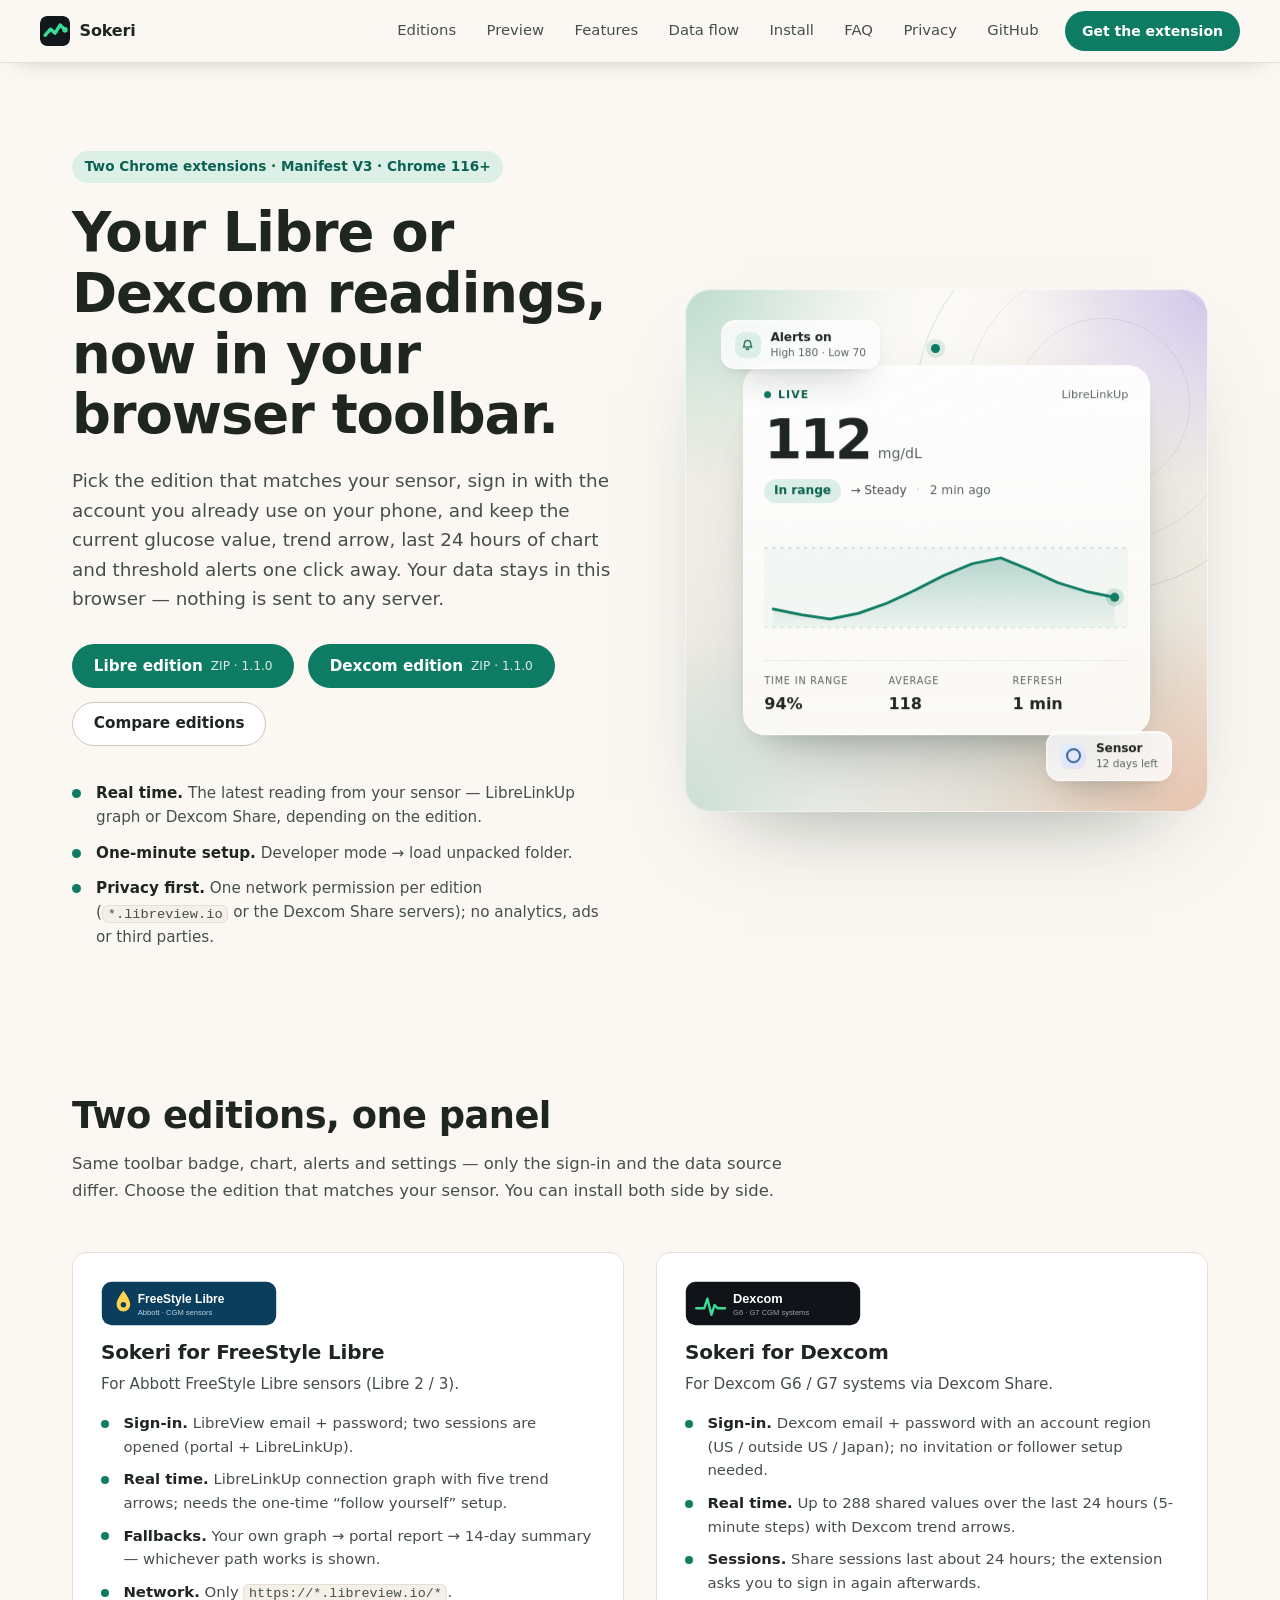
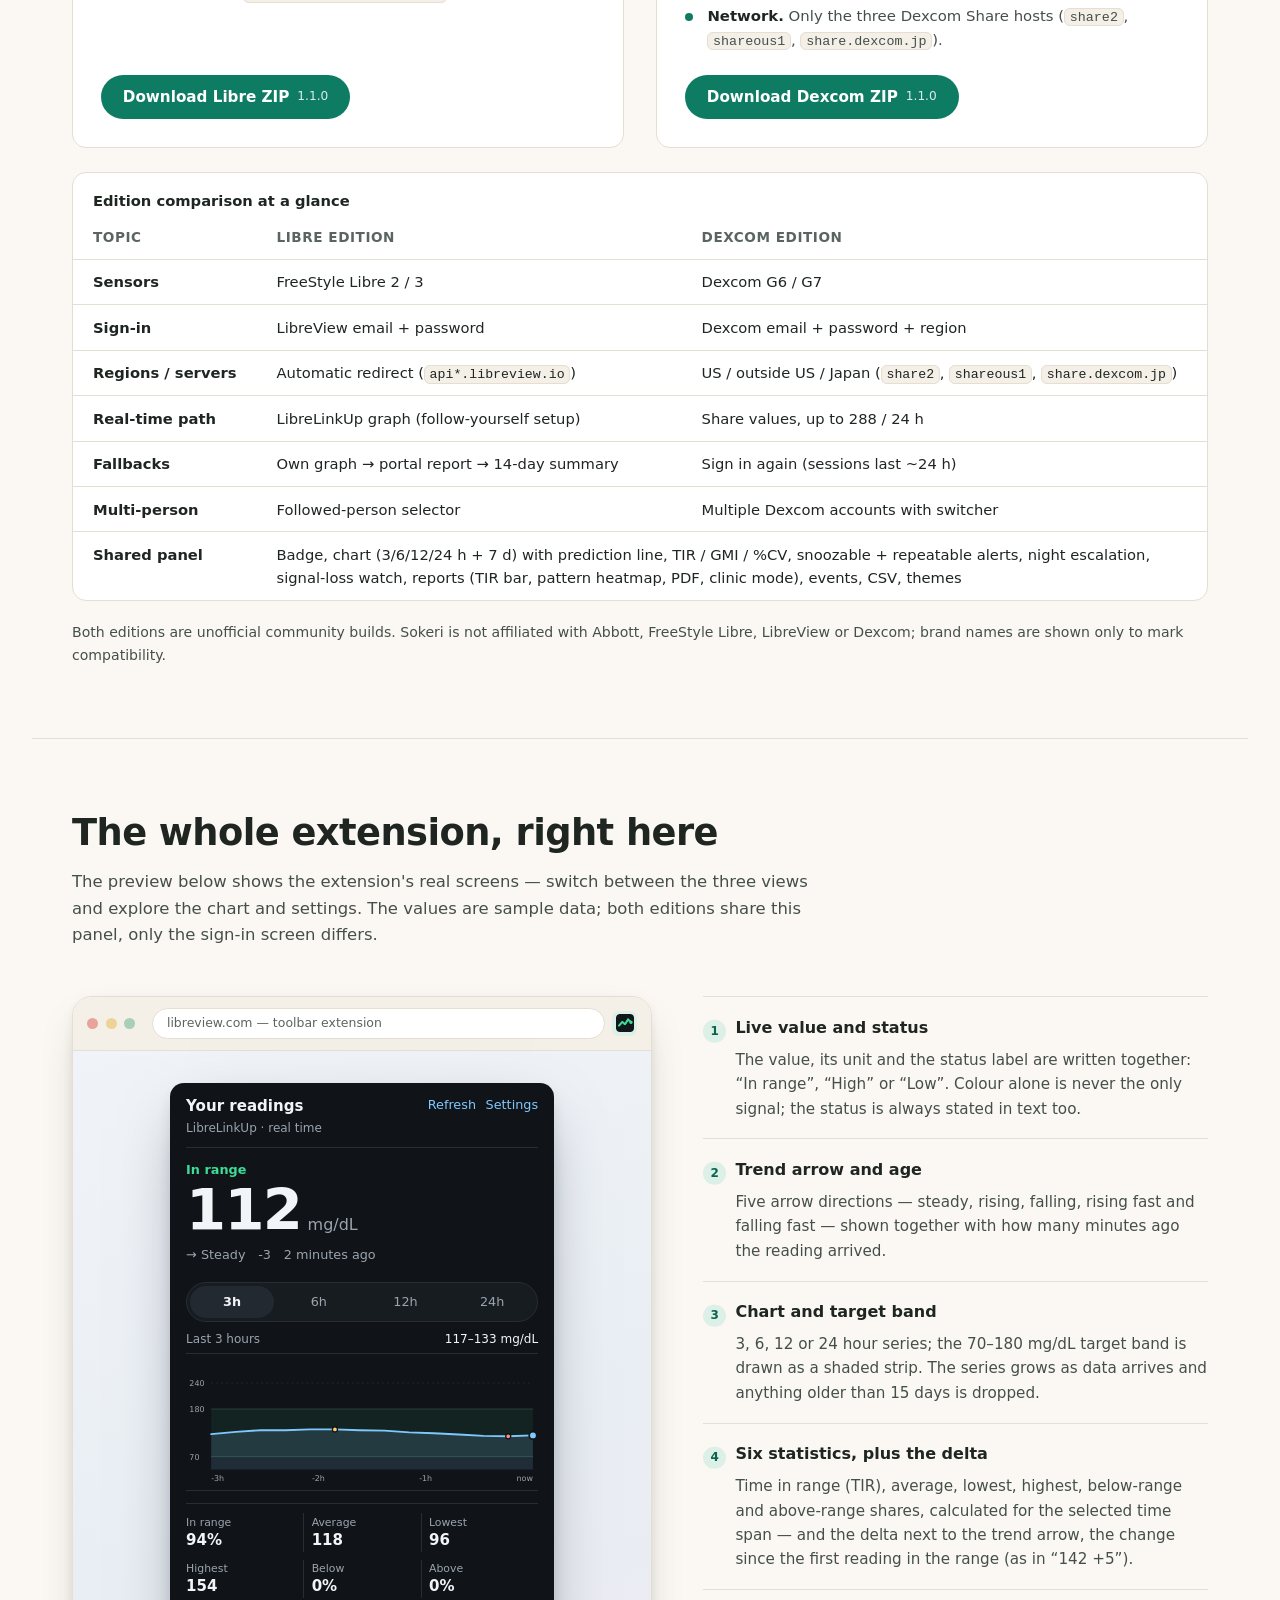
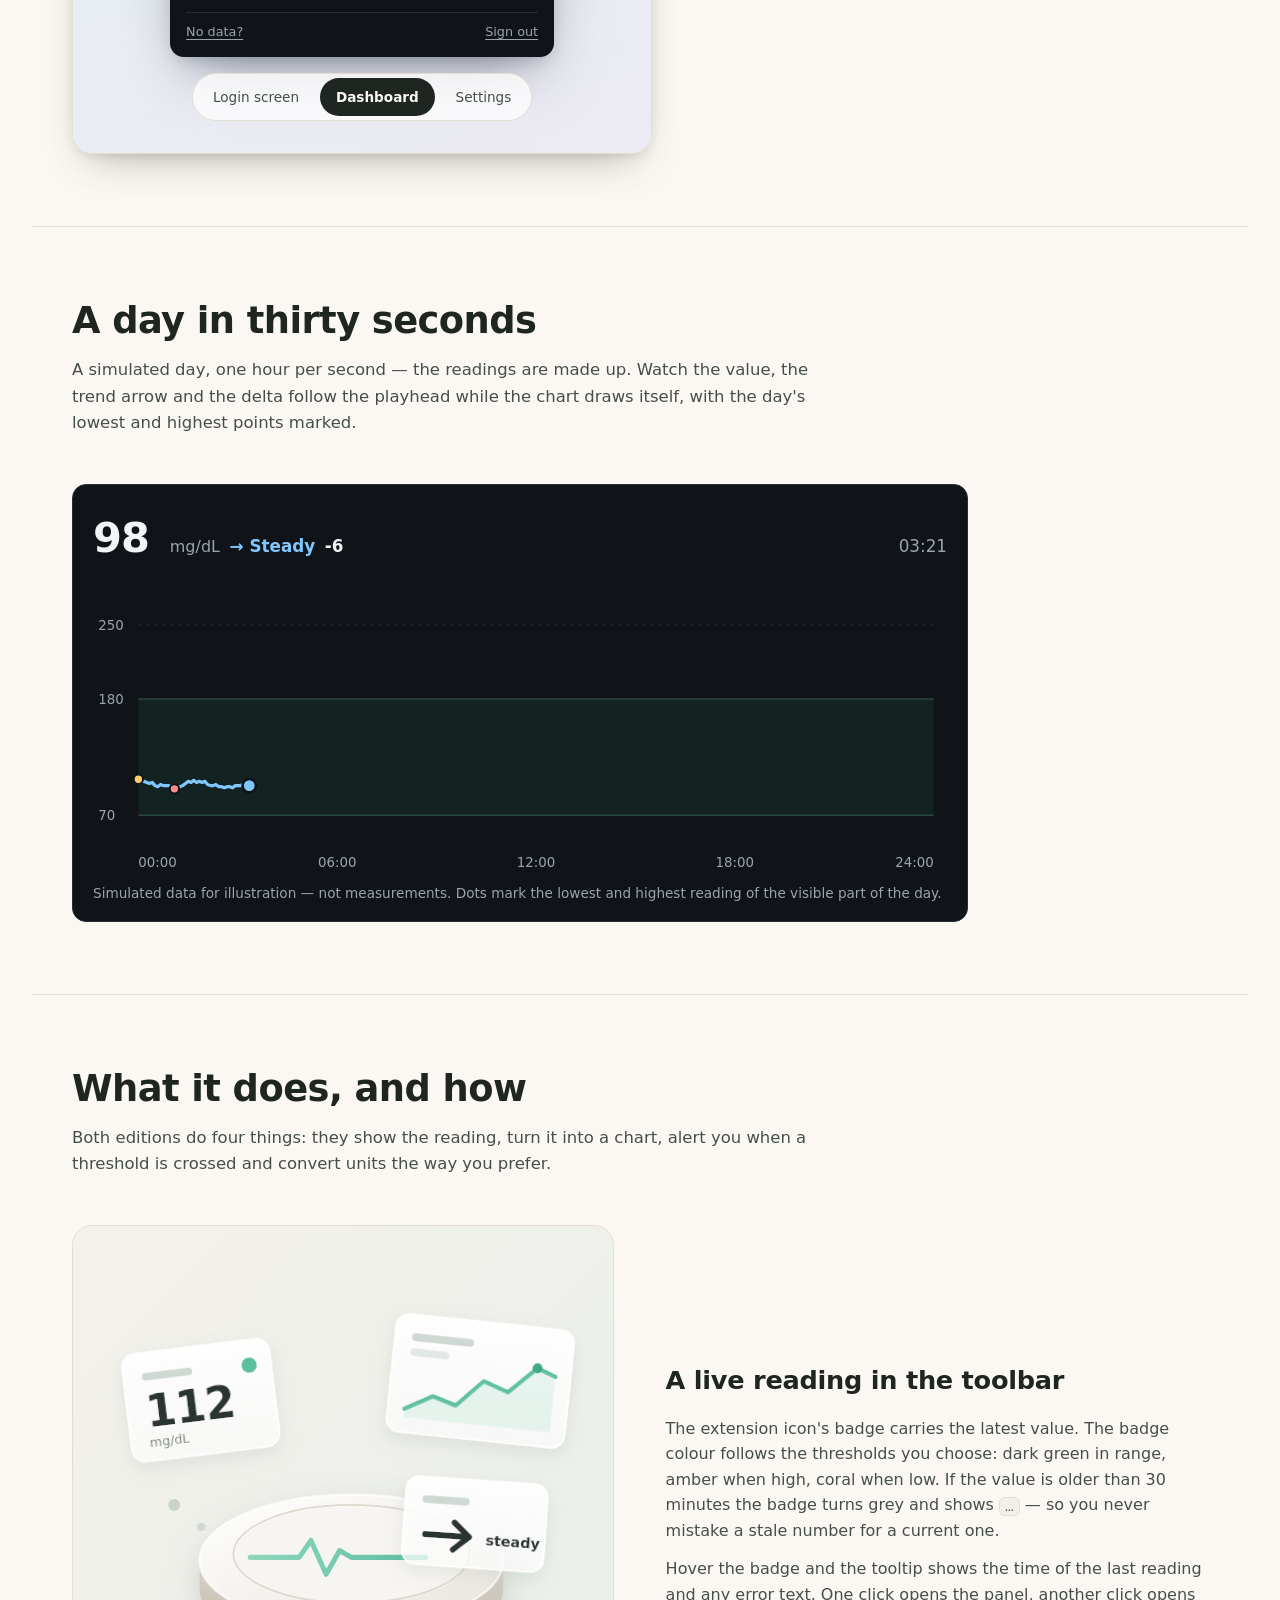
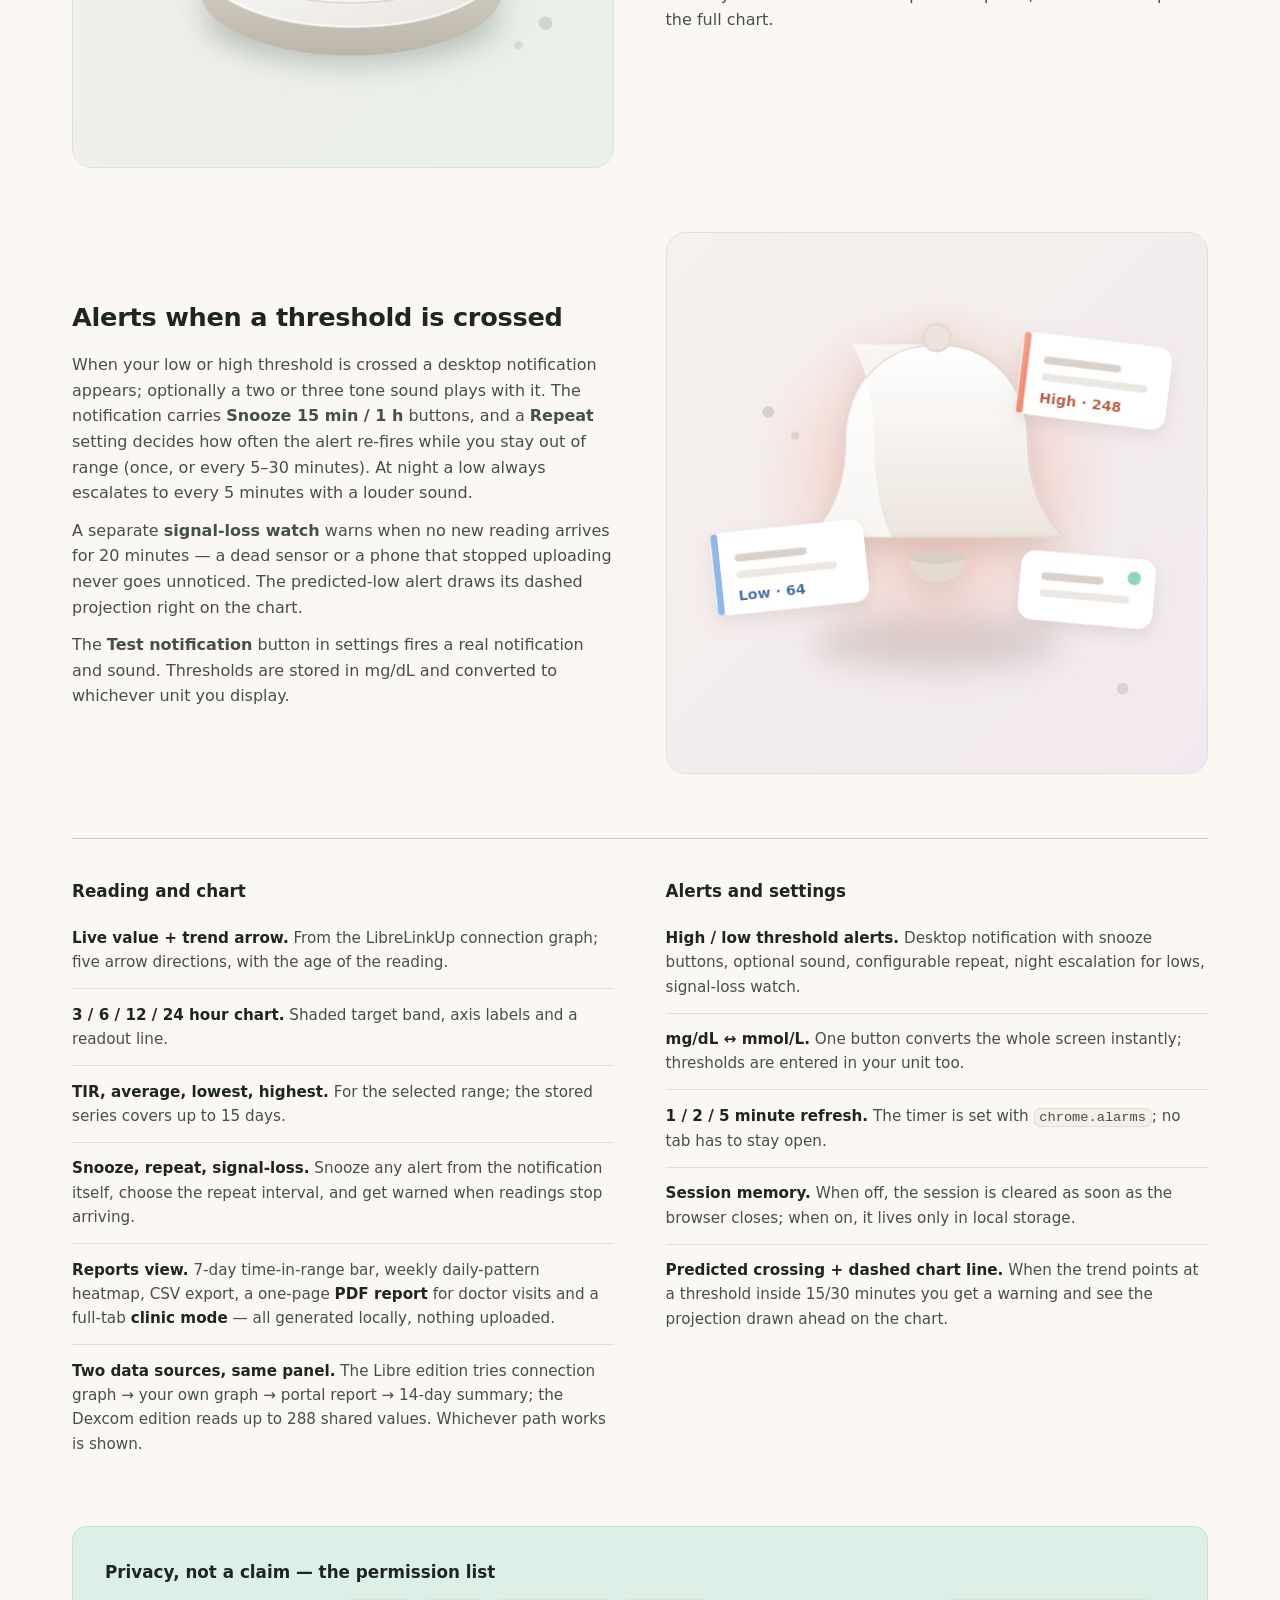
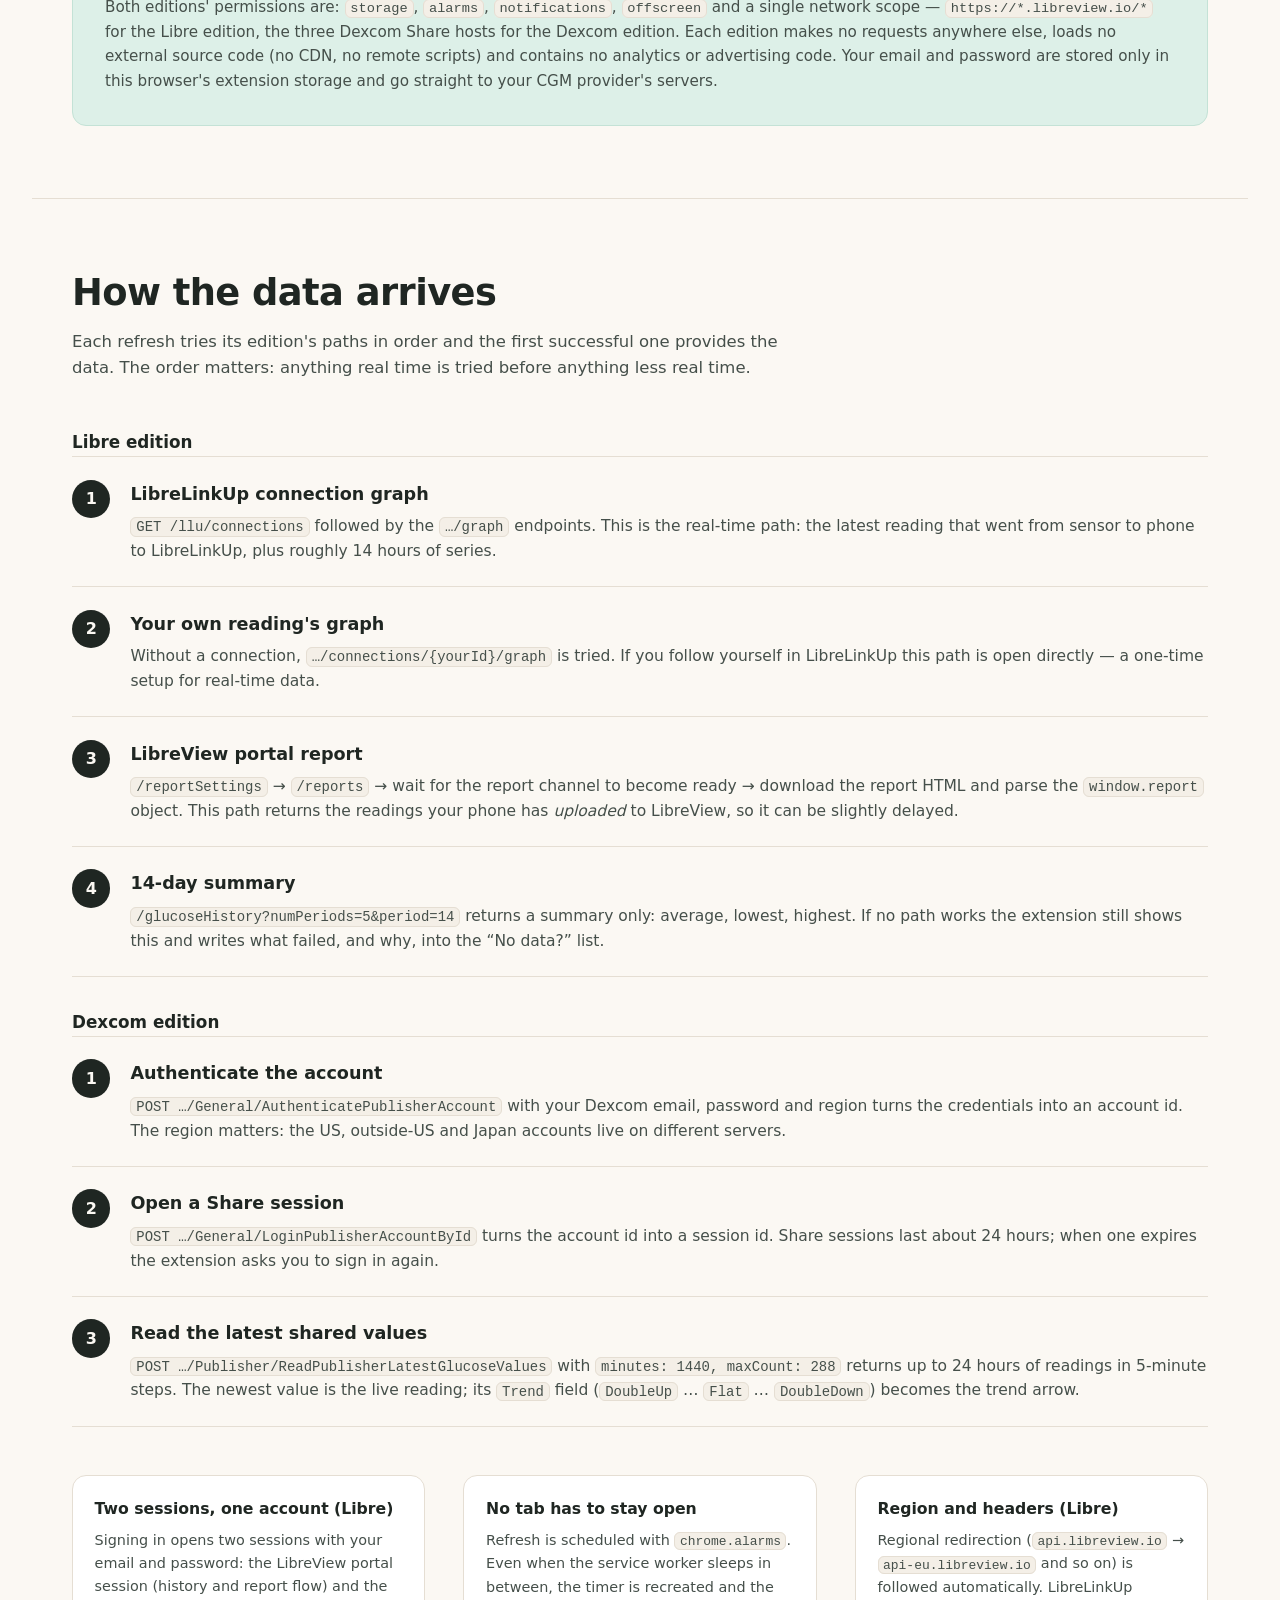
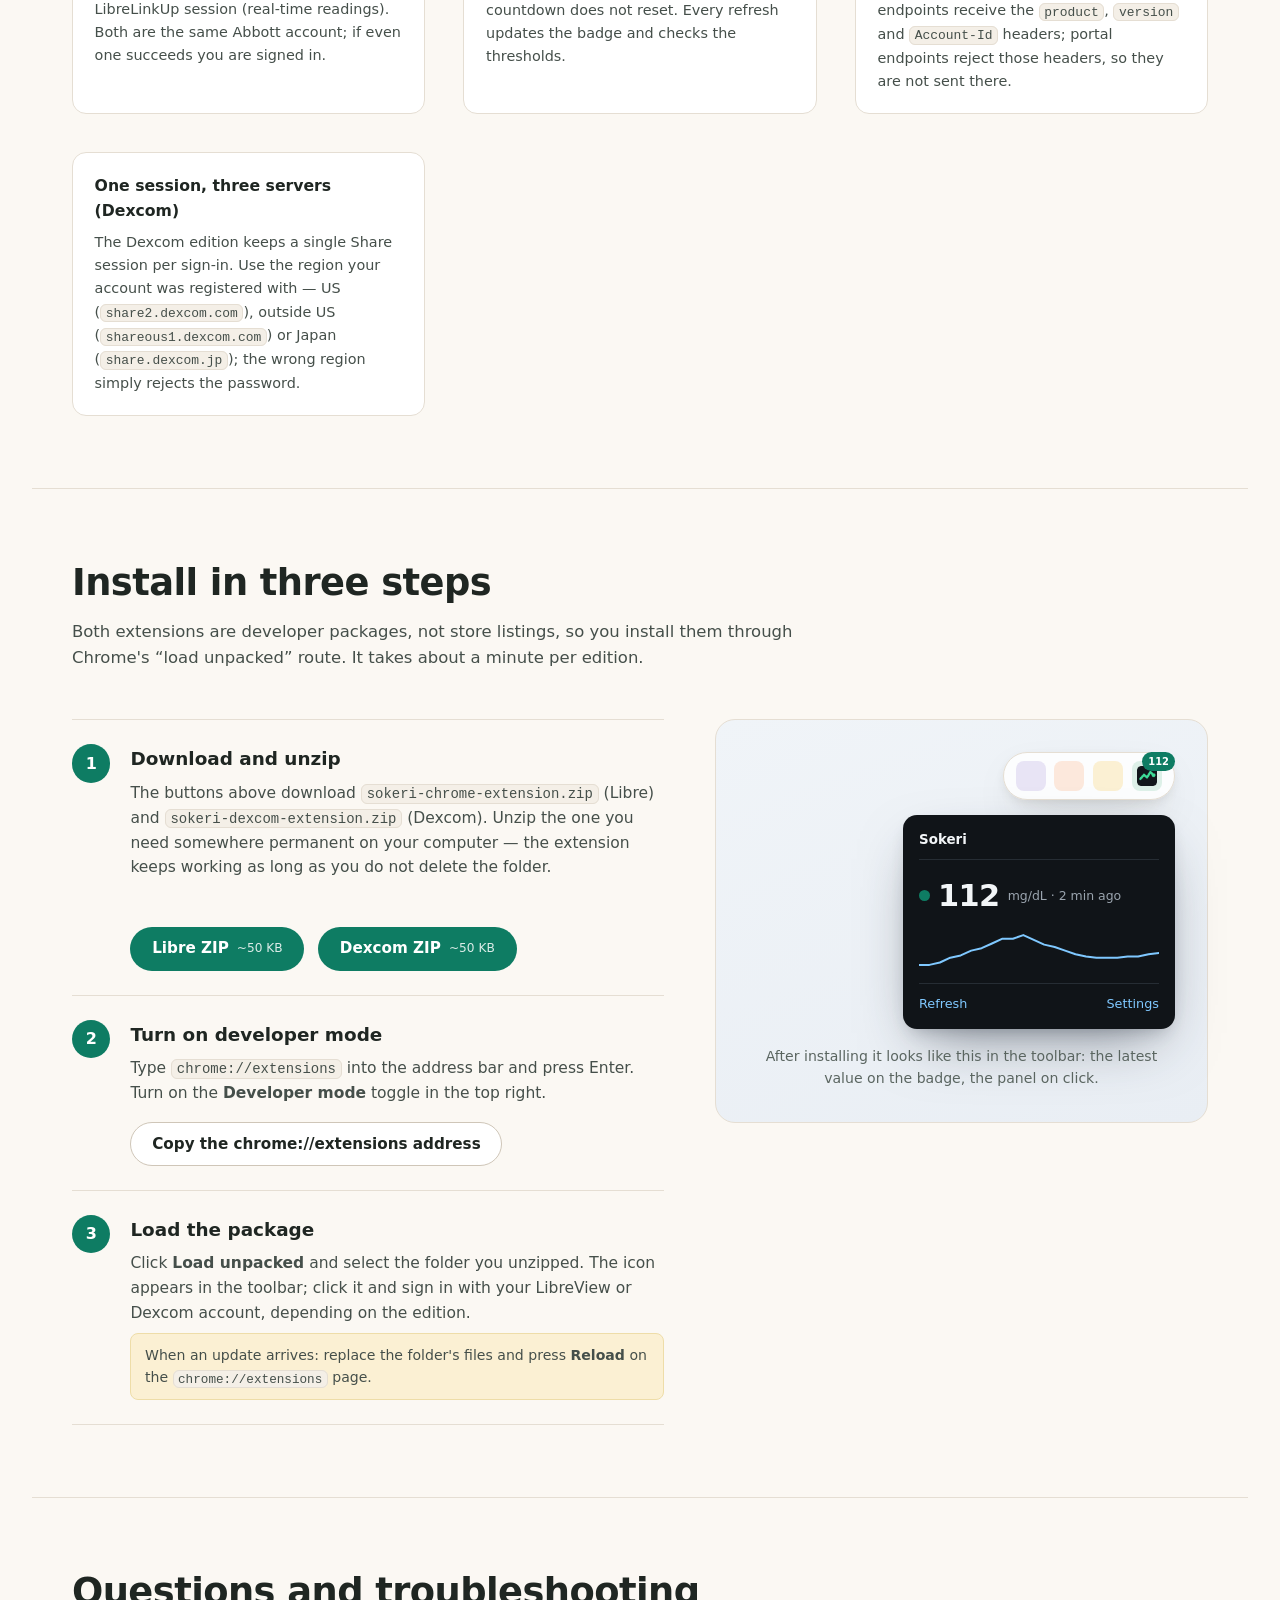
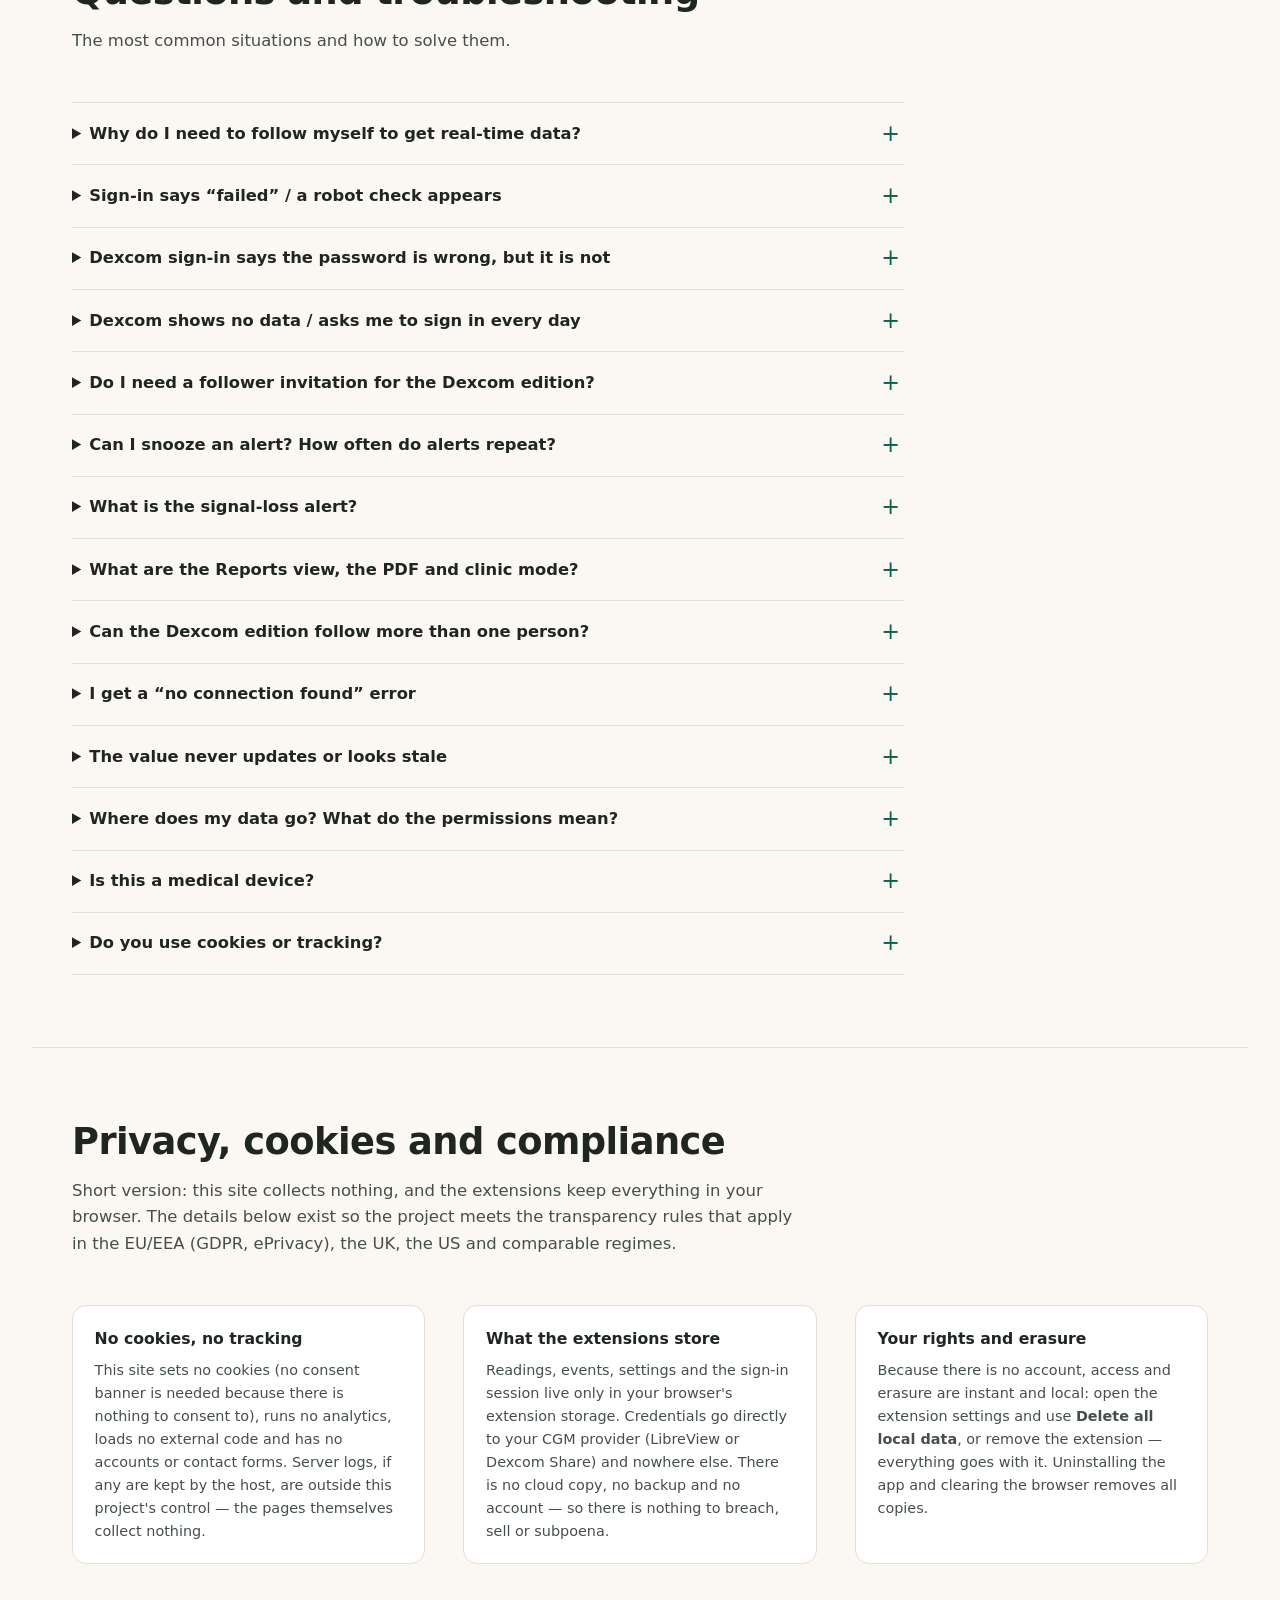
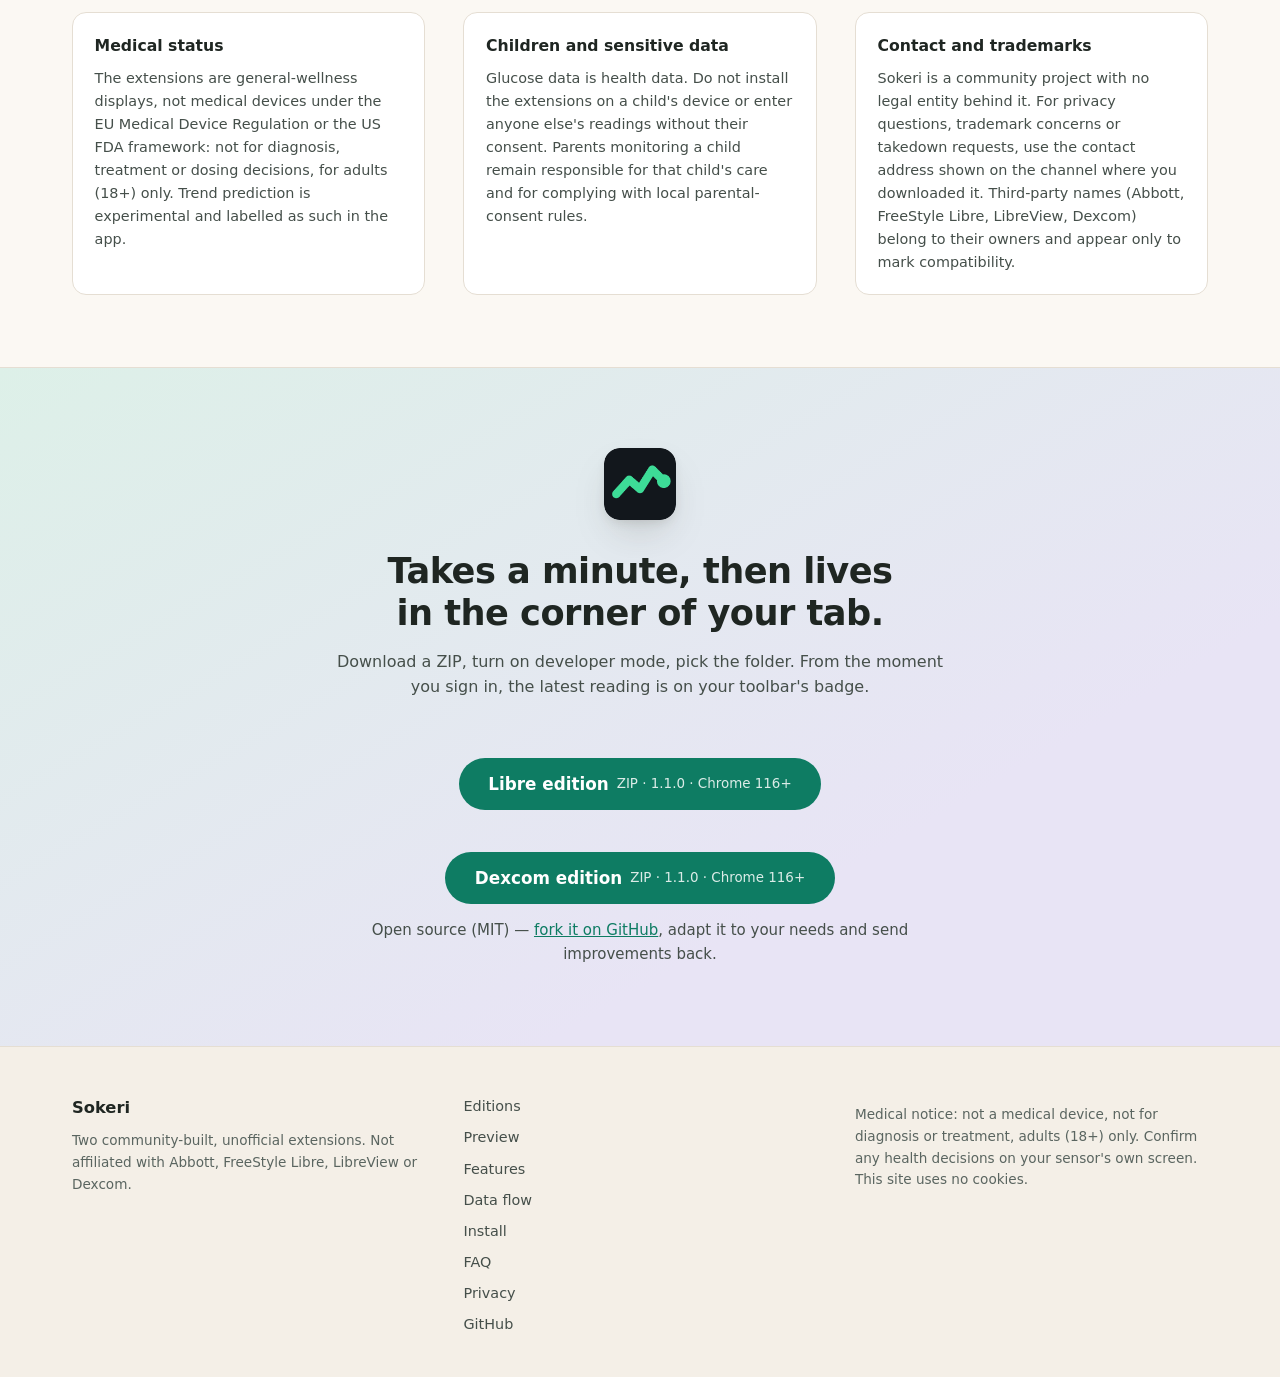
==== commit cde2384a: "Publish simulated-day charts update" ====
--- a/index.html
+++ b/index.html
@@ -332,7 +332,7 @@
                       <span class="pv-unit">mg/dL</span>
                     </p>
                     <p class="pv-meta">
-                      <span>→ Steady</span><span>2 minutes ago</span>
+                      <span>→ Steady</span><span id="pv-delta" title="Change since the first reading in this range">+0</span><span>2 minutes ago</span>
                     </p>
                   </div>
 
@@ -357,6 +357,8 @@
                     <div><dt>Average</dt><dd>118</dd></div>
                     <div><dt>Lowest</dt><dd>96</dd></div>
                     <div><dt>Highest</dt><dd>154</dd></div>
+                    <div><dt>Below</dt><dd id="pv-below">1%</dd></div>
+                    <div><dt>Above</dt><dd id="pv-above">5%</dd></div>
                   </dl>
 
                   <div class="pv-foot">
@@ -427,13 +429,44 @@
               </p>
             </li>
             <li>
-              <h3>Four statistics</h3>
-              <p>
-                Time in range (TIR), average, lowest and highest values,
-                calculated for the selected time span.
+              <h3>Six statistics, plus the delta</h3>
+              <p>
+                Time in range (TIR), average, lowest, highest, below-range and
+                above-range shares, calculated for the selected time span — and
+                the delta next to the trend arrow, the change since the first
+                reading in the range (as in “142 +5”).
               </p>
             </li>
           </ol>
+        </div>
+      </section>
+
+      <!-- ============================================ simulated day -->
+      <section class="section" id="simulator">
+        <div class="section-head">
+          <h2>A day in thirty seconds</h2>
+          <p>
+            A simulated day, one hour per second — the readings are made up.
+            Watch the value, the trend arrow and the delta follow the playhead
+            while the chart draws itself, with the day's lowest and highest
+            points marked.
+          </p>
+        </div>
+
+        <div class="sim" id="sim">
+          <div class="sim-readout" aria-live="off">
+            <span class="sim-value" id="sim-value">—</span>
+            <span class="sim-unit">mg/dL</span>
+            <span class="sim-trend" id="sim-trend">→</span>
+            <span class="sim-delta" id="sim-delta">+0</span>
+            <span class="sim-clock" id="sim-clock">00:00</span>
+          </div>
+          <div class="sim-chart" id="sim-chart" role="img"
+               aria-label="Animated simulated glucose chart for a full day"></div>
+          <p class="sim-cap">
+            Simulated data for illustration — not measurements. Dots mark the
+            lowest and highest reading of the visible part of the day.
+          </p>
         </div>
       </section>
 
--- a/styles.css
+++ b/styles.css
@@ -993,7 +993,8 @@
 
 .pv-stats {
   display: grid;
-  grid-template-columns: repeat(4, minmax(0, 1fr));
+  grid-template-columns: repeat(3, minmax(0, 1fr));
+  gap: 0.5rem 0;
   margin-top: 0.75rem;
   padding-top: 0.6rem;
   border-top: 1px solid #262d34;
@@ -1006,6 +1007,11 @@
 }
 
 .pv-stats > div:first-child {
+  border-left: 0;
+  padding-left: 0;
+}
+
+.pv-stats > div:nth-child(4) {
   border-left: 0;
   padding-left: 0;
 }
@@ -1940,10 +1946,72 @@
     gap: 0.5rem 0;
   }
 
-  .pv-stats > div:nth-child(3) {
+  .pv-stats > div:nth-child(3),
+  .pv-stats > div:nth-child(5) {
     border-left: 0;
     padding-left: 0;
   }
+}
+
+/* ================================================= simulated day */
+
+.sim {
+  background: #101418;
+  border: 1px solid #262d34;
+  border-radius: 14px;
+  padding: 1.25rem 1.25rem 1rem;
+  max-width: 56rem;
+}
+
+.sim-readout {
+  display: flex;
+  align-items: baseline;
+  gap: 0.6rem;
+  font-variant-numeric: tabular-nums;
+}
+
+.sim-value {
+  font-size: 2.6rem;
+  font-weight: 700;
+  letter-spacing: -0.02em;
+  color: #f2f5f7;
+  min-width: 4.2rem;
+}
+
+.sim-unit {
+  color: #9aa4ae;
+  font-size: 1rem;
+}
+
+.sim-trend {
+  color: #7fc8ff;
+  font-size: 1.05rem;
+  font-weight: 650;
+}
+
+.sim-delta {
+  color: #f2f5f7;
+  font-size: 1.05rem;
+  font-weight: 650;
+}
+
+.sim-clock {
+  margin-left: auto;
+  color: #9aa4ae;
+  font-size: 1.05rem;
+}
+
+.sim-chart svg {
+  display: block;
+  width: 100%;
+  height: auto;
+  margin-top: 0.5rem;
+}
+
+.sim-cap {
+  color: #9aa4ae;
+  font-size: 0.85rem;
+  margin-top: 0.6rem;
 }
 
 /* ================================================= user motion preference */
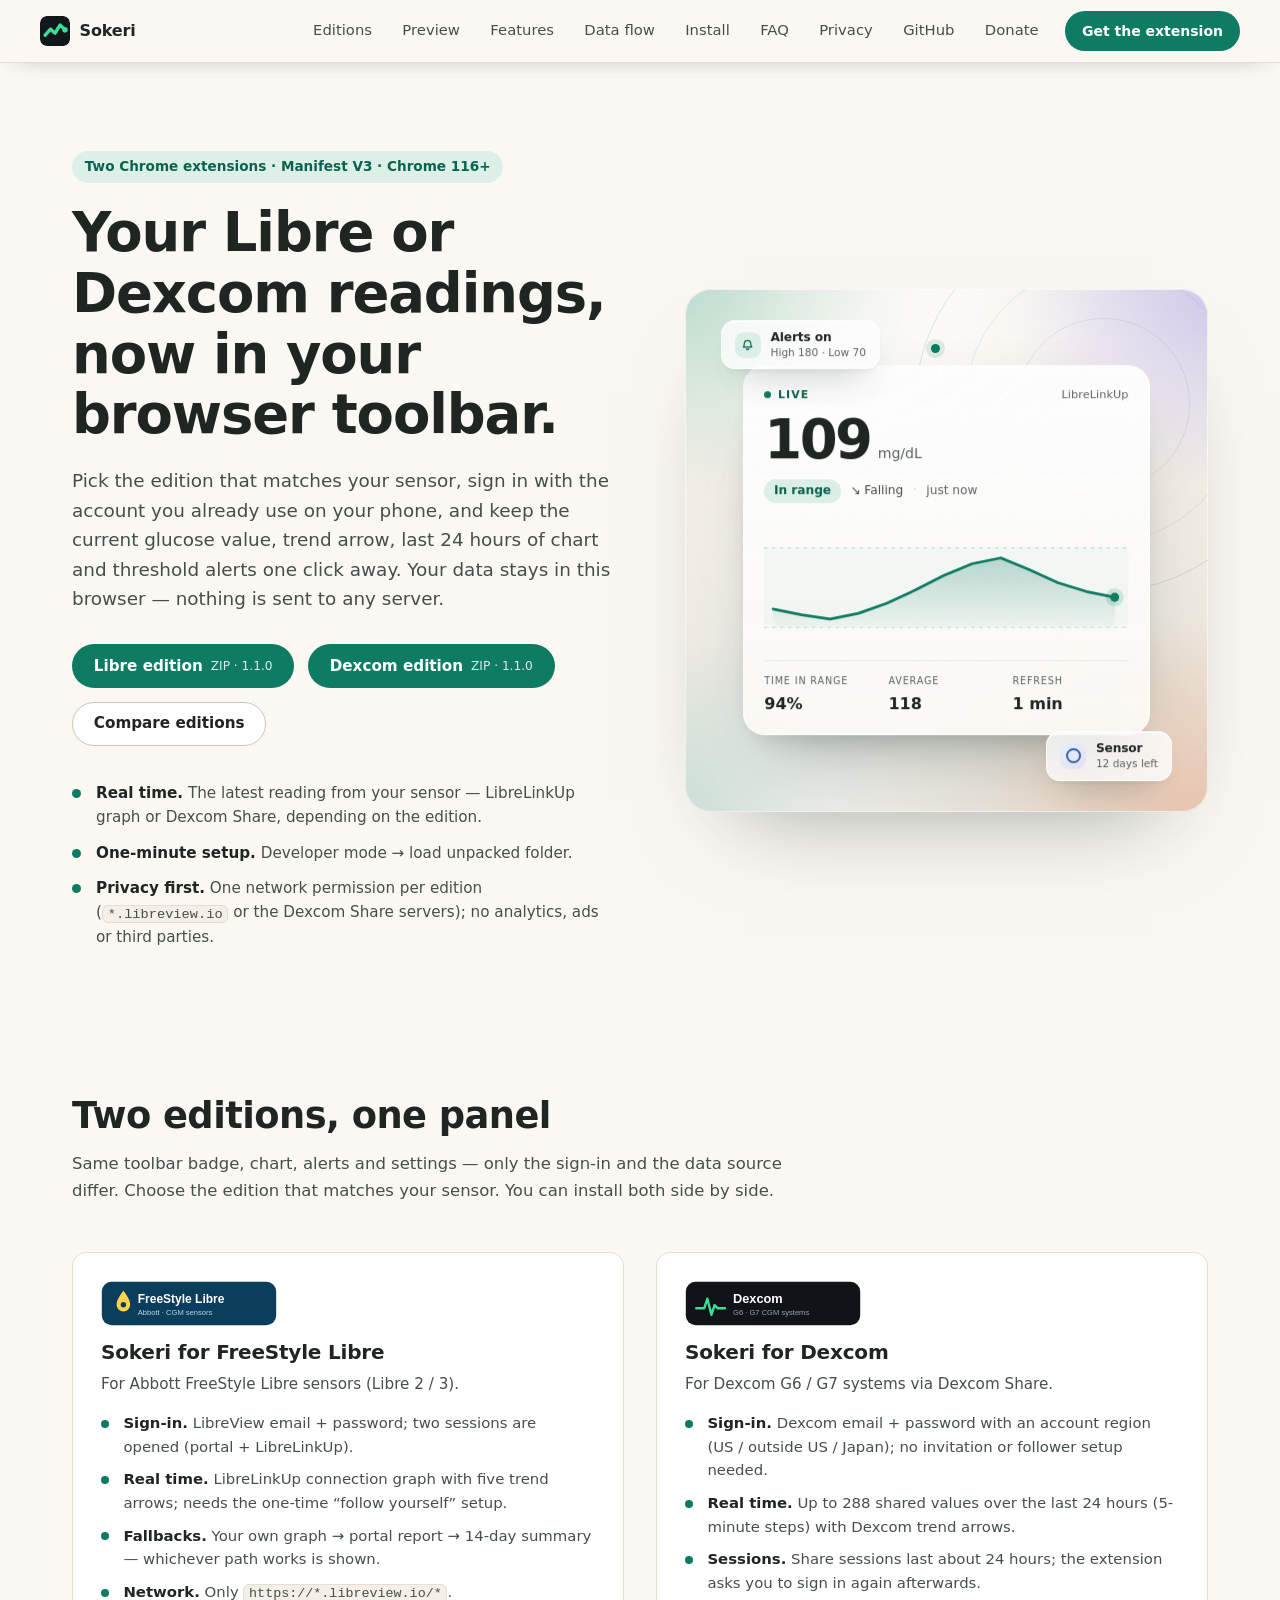
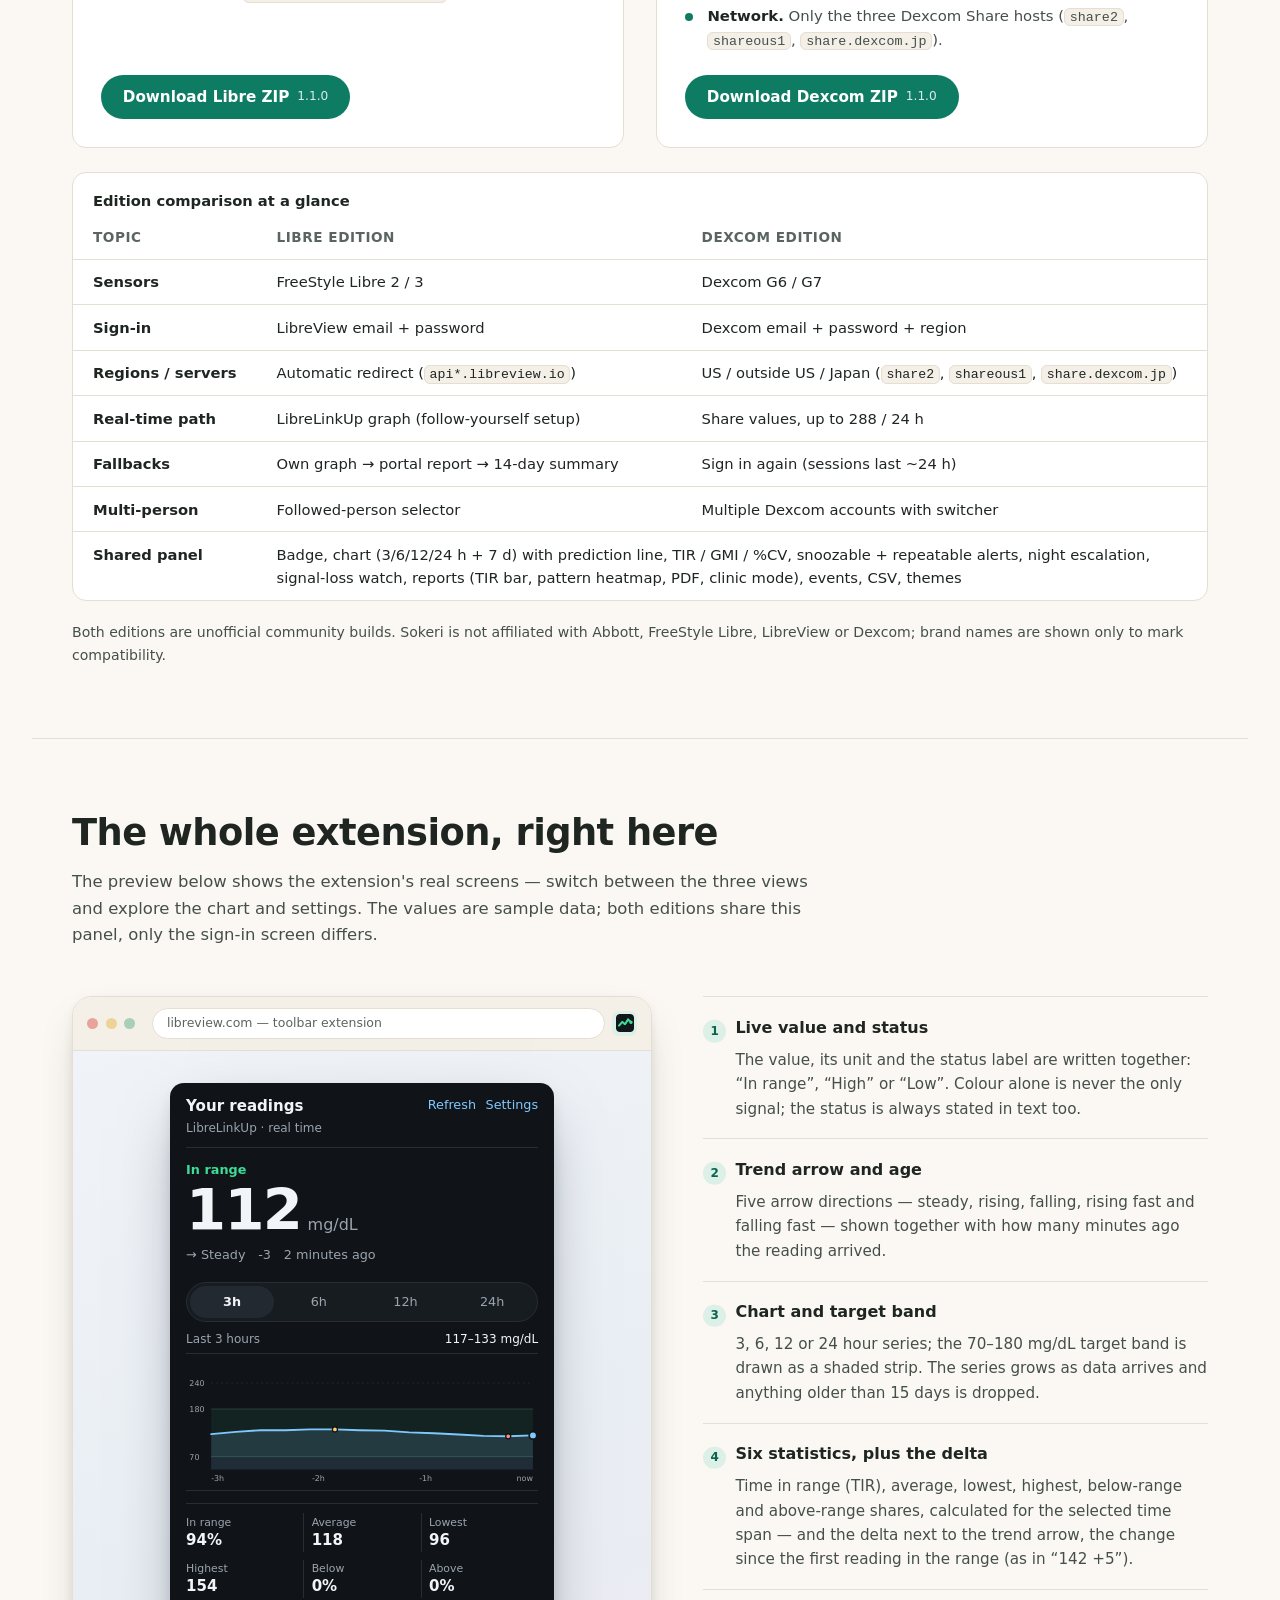
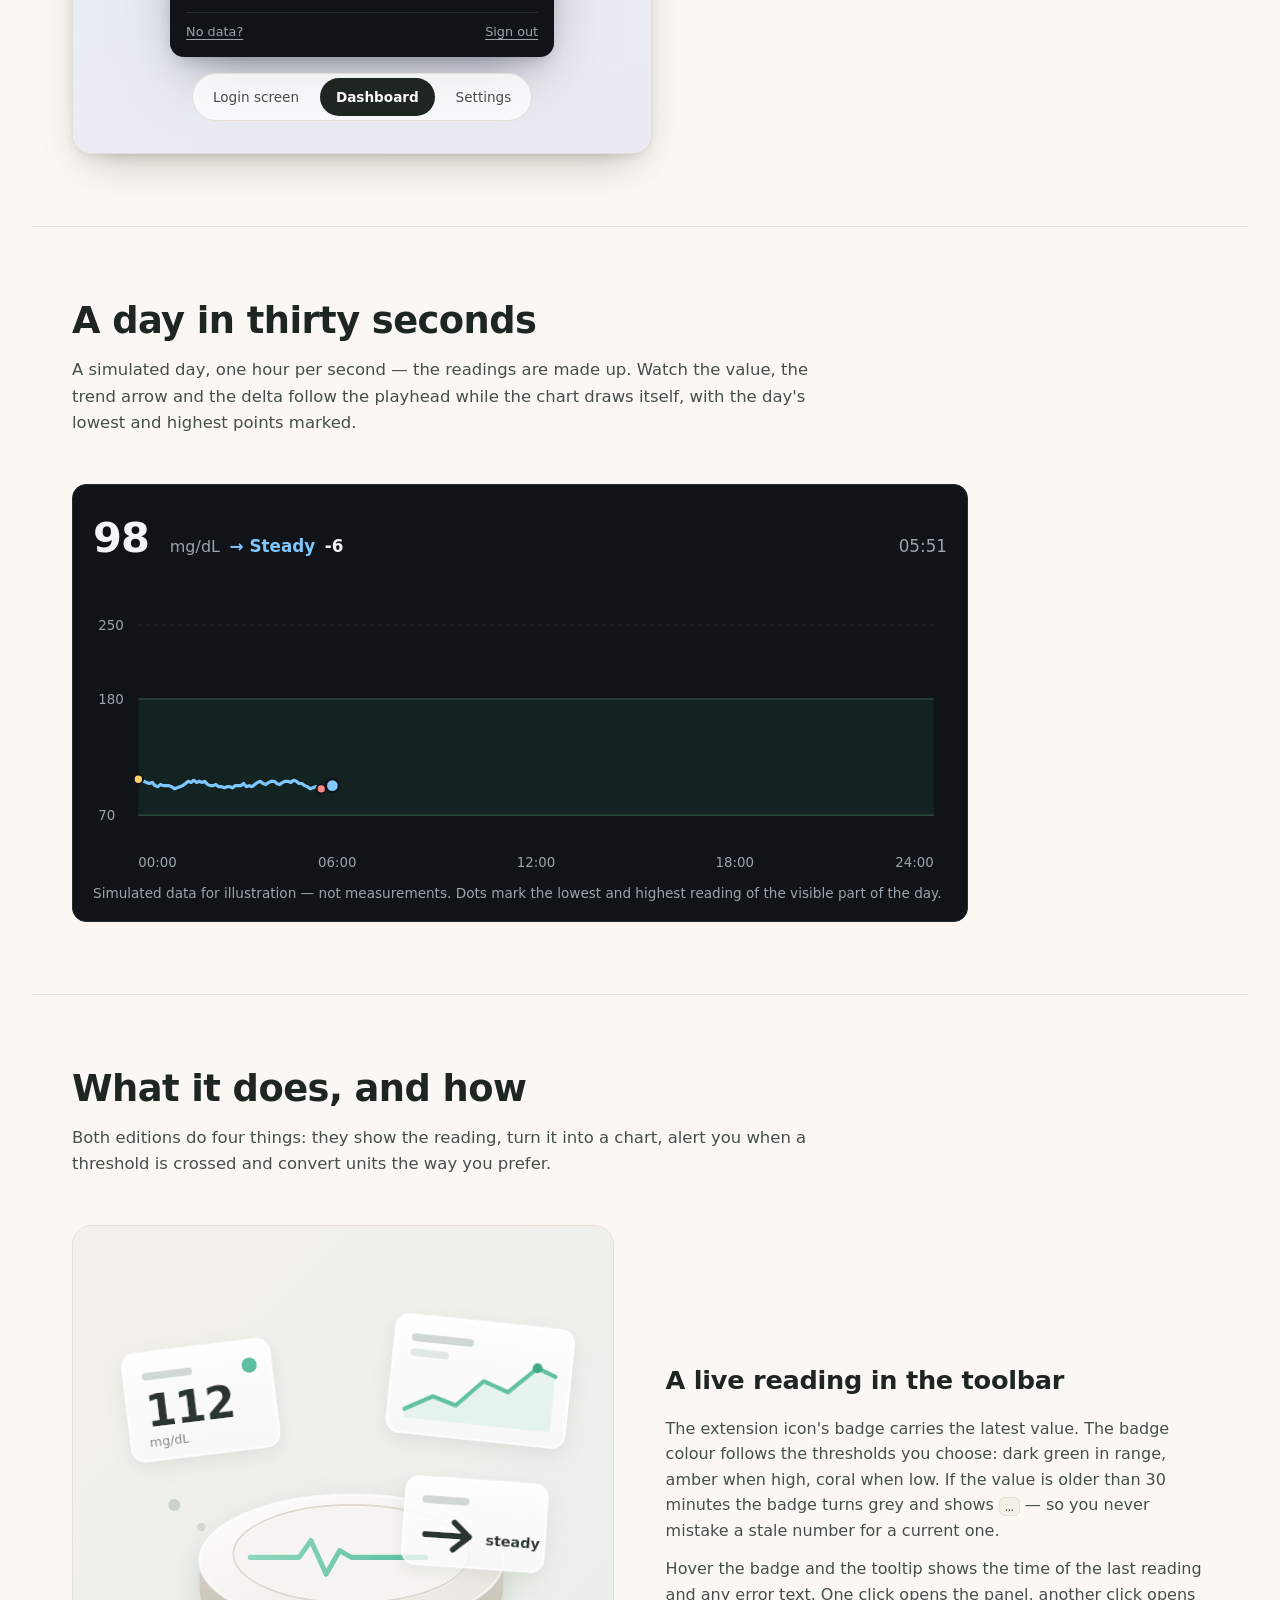
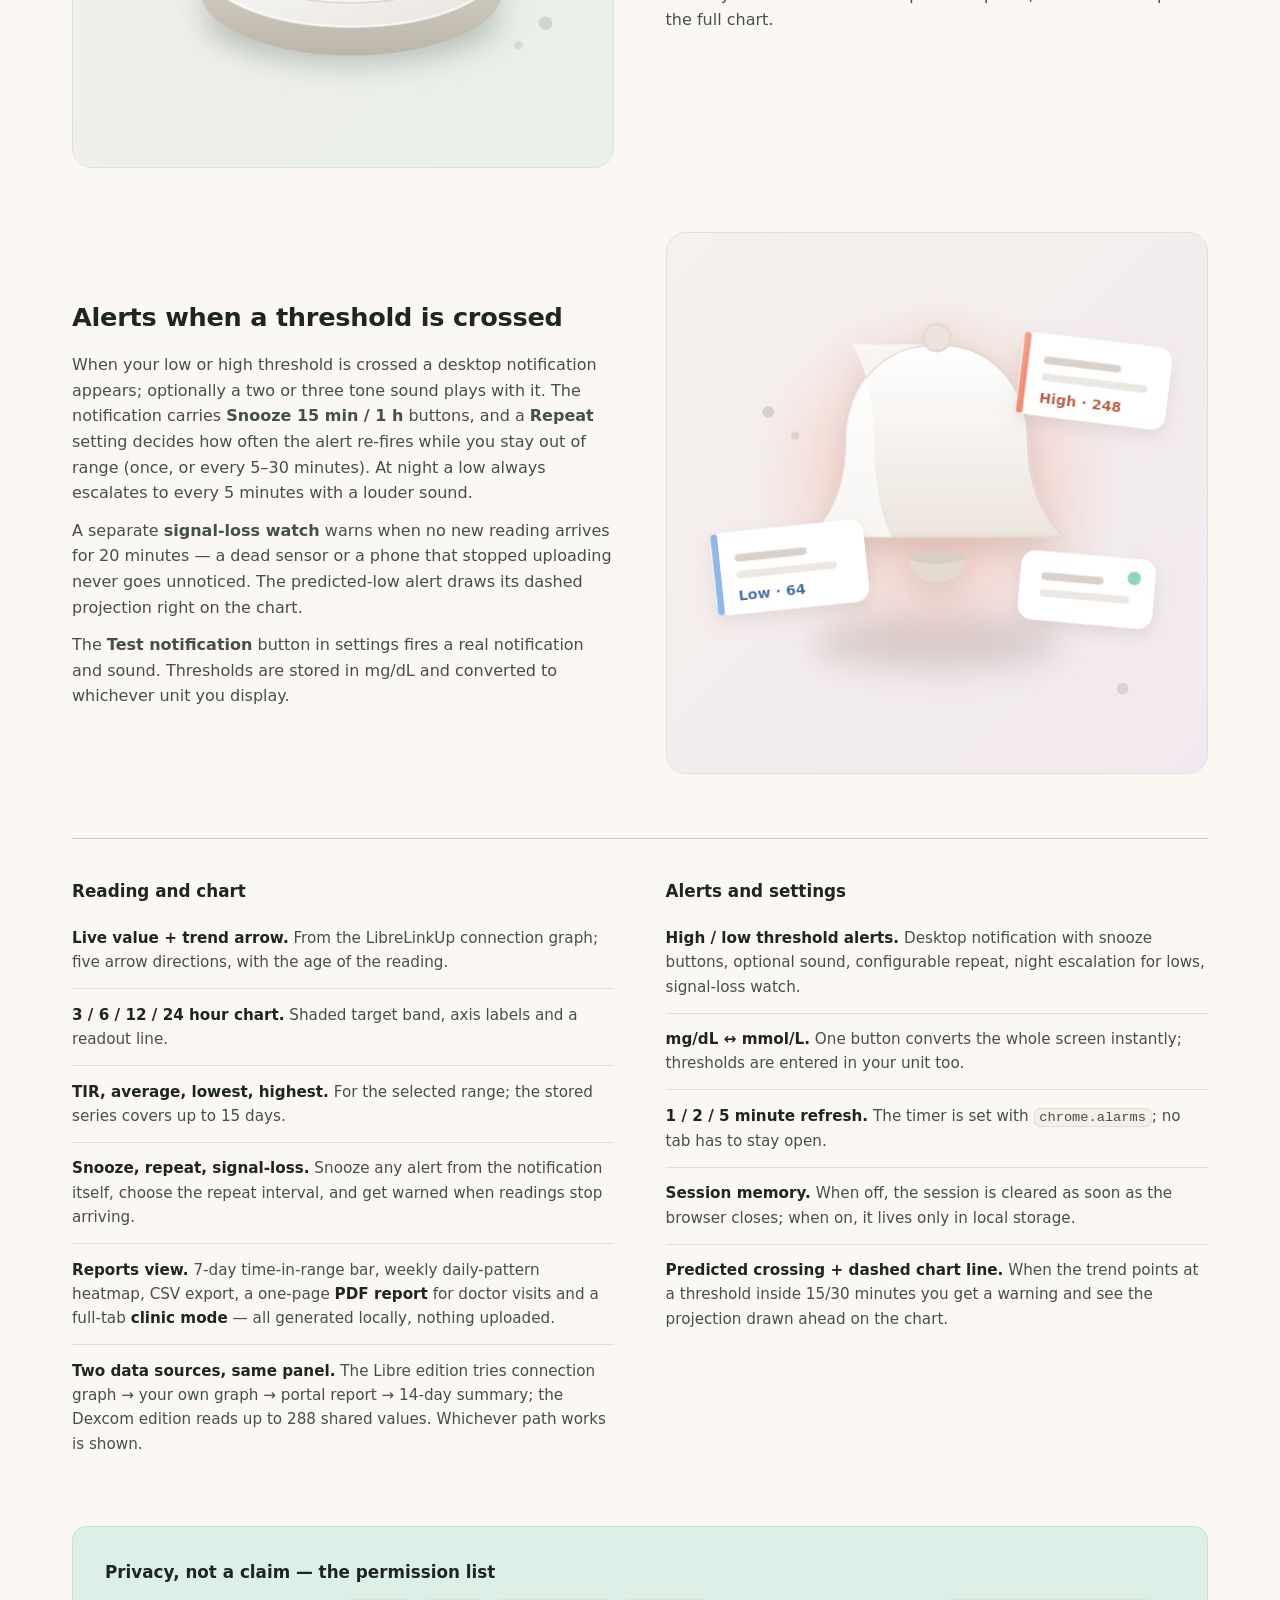
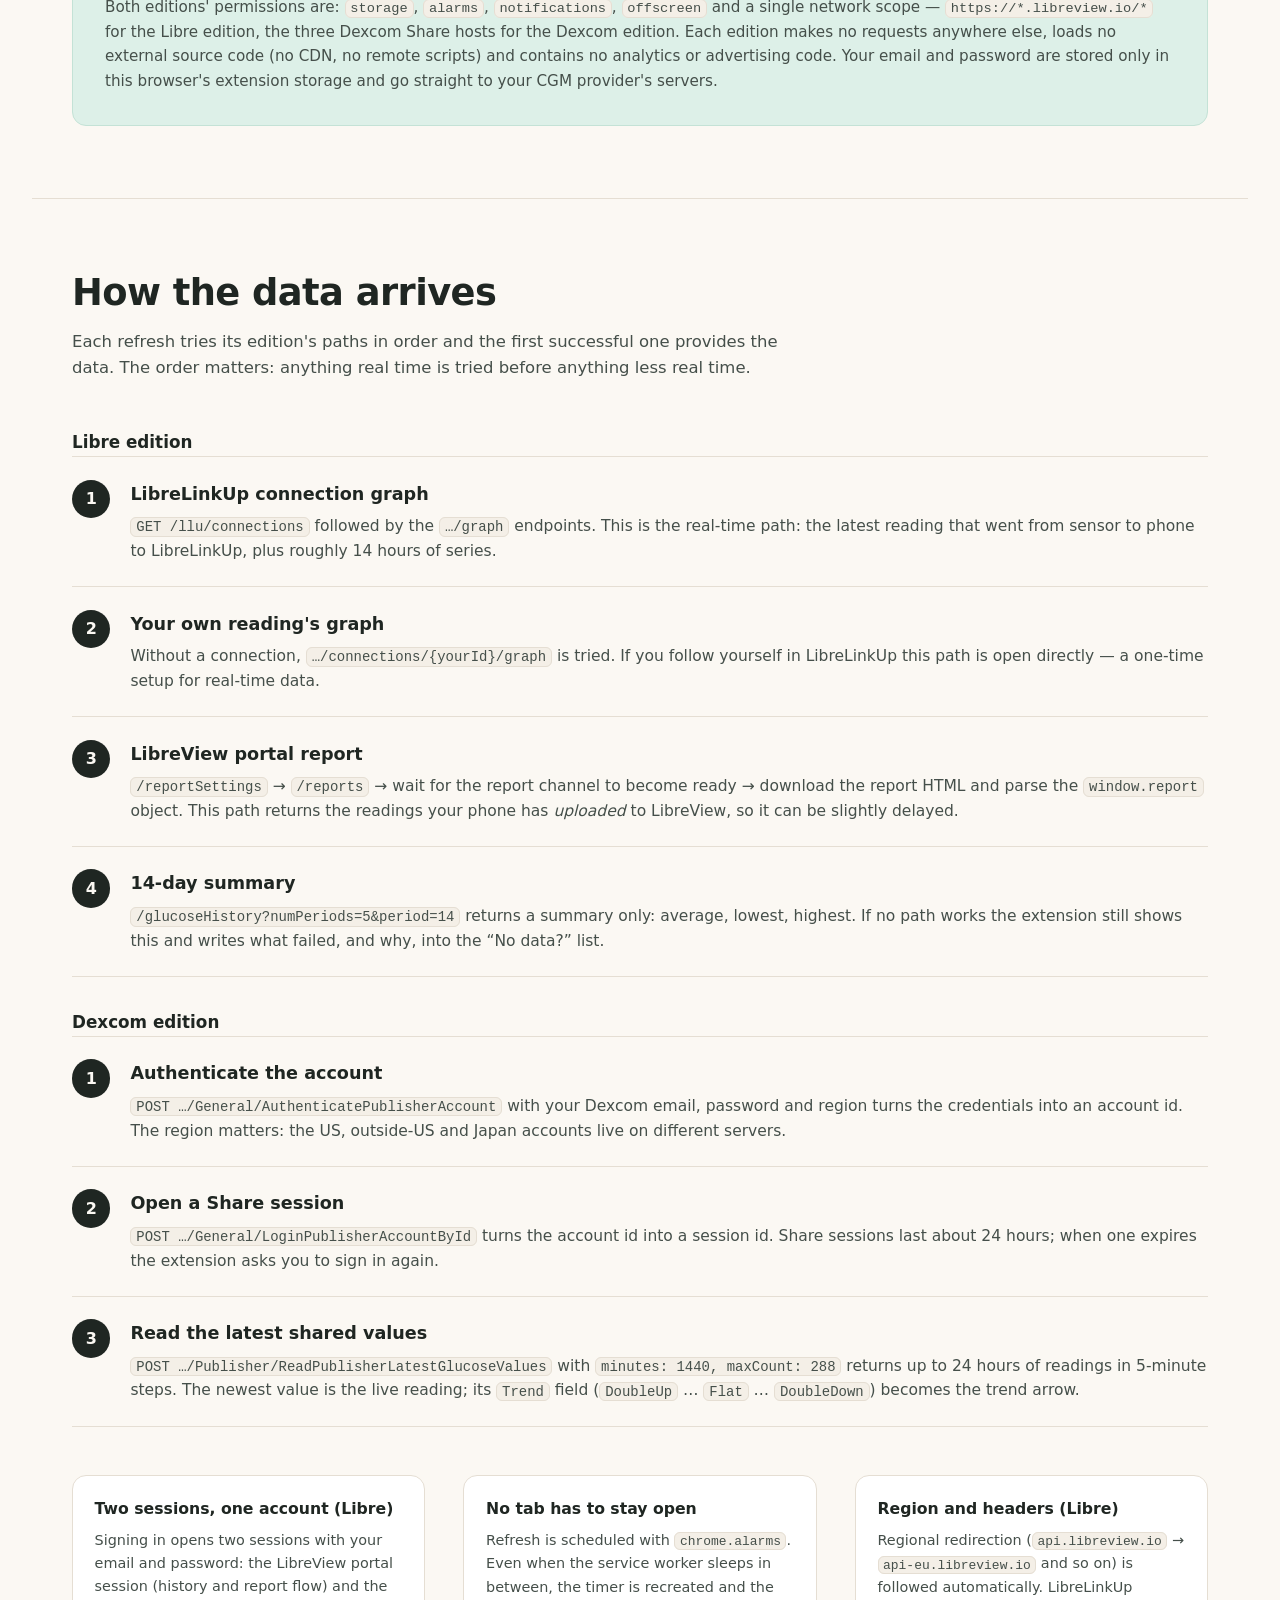
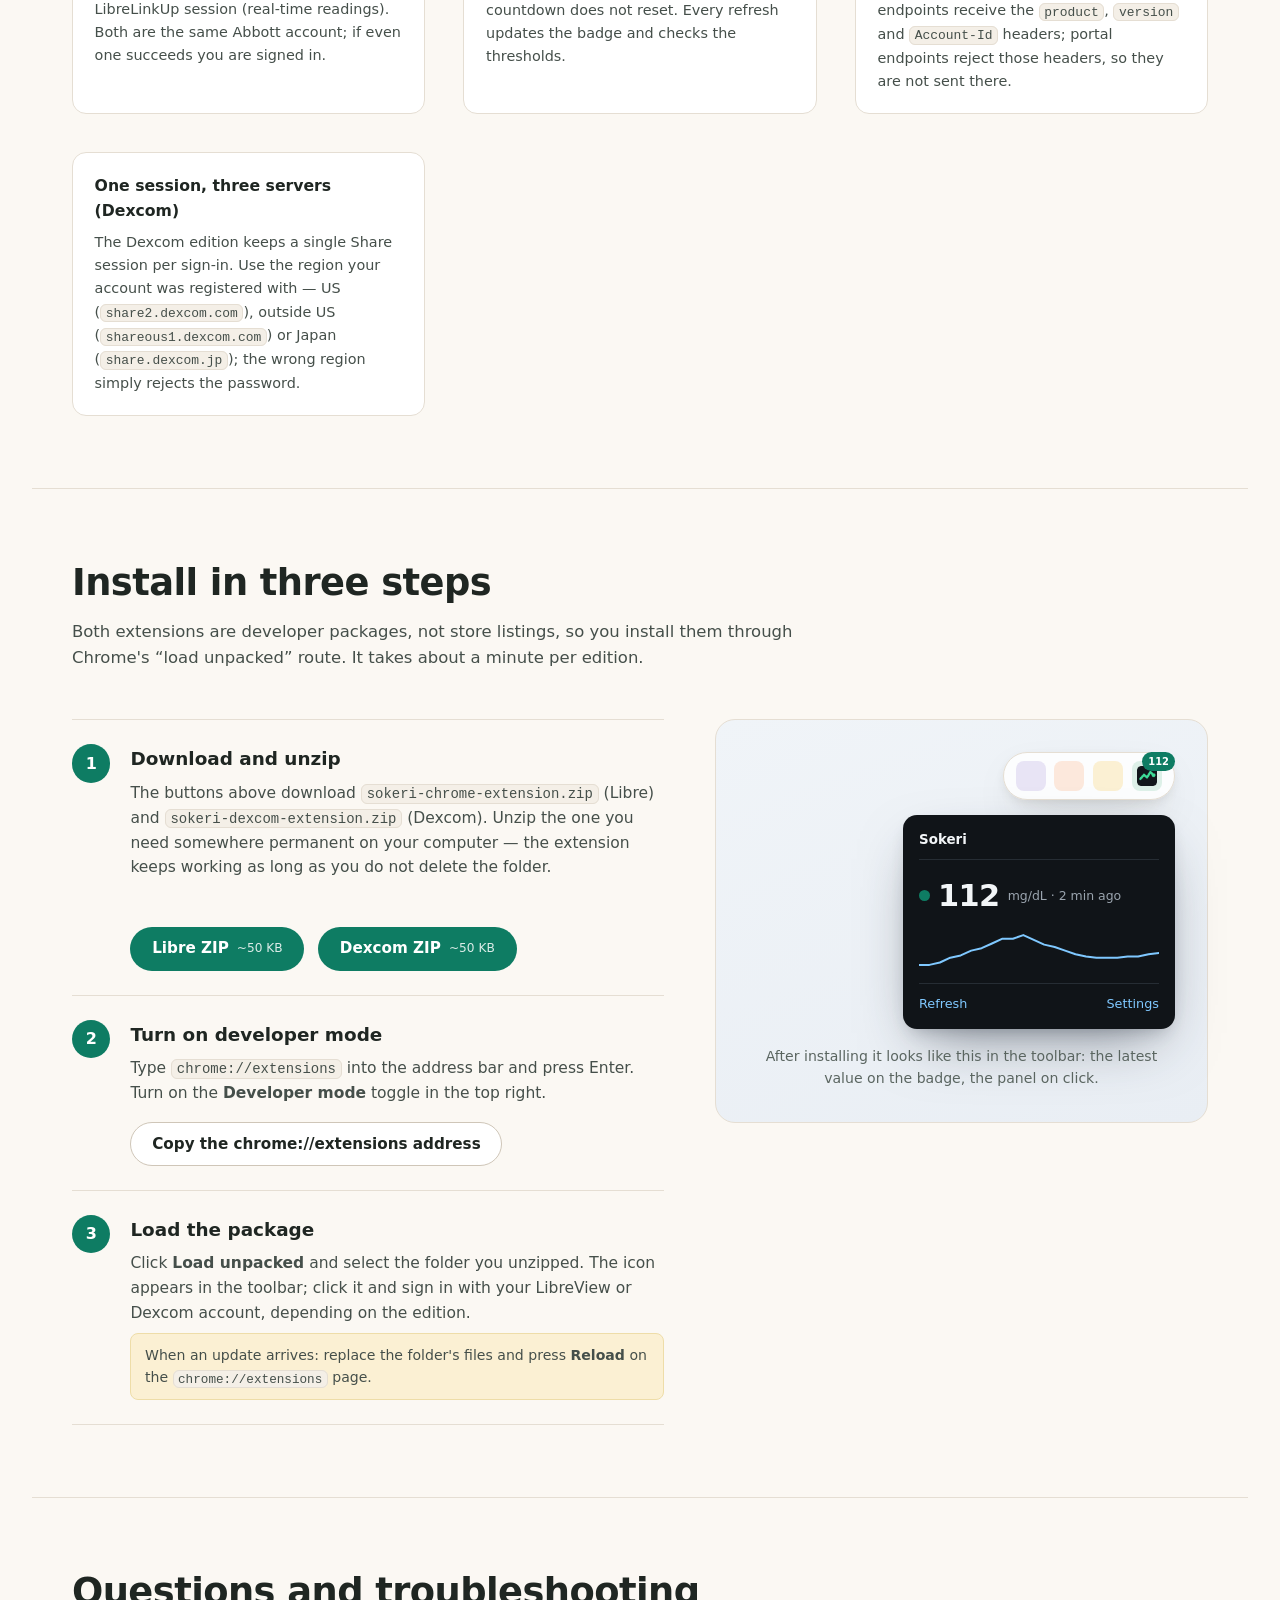
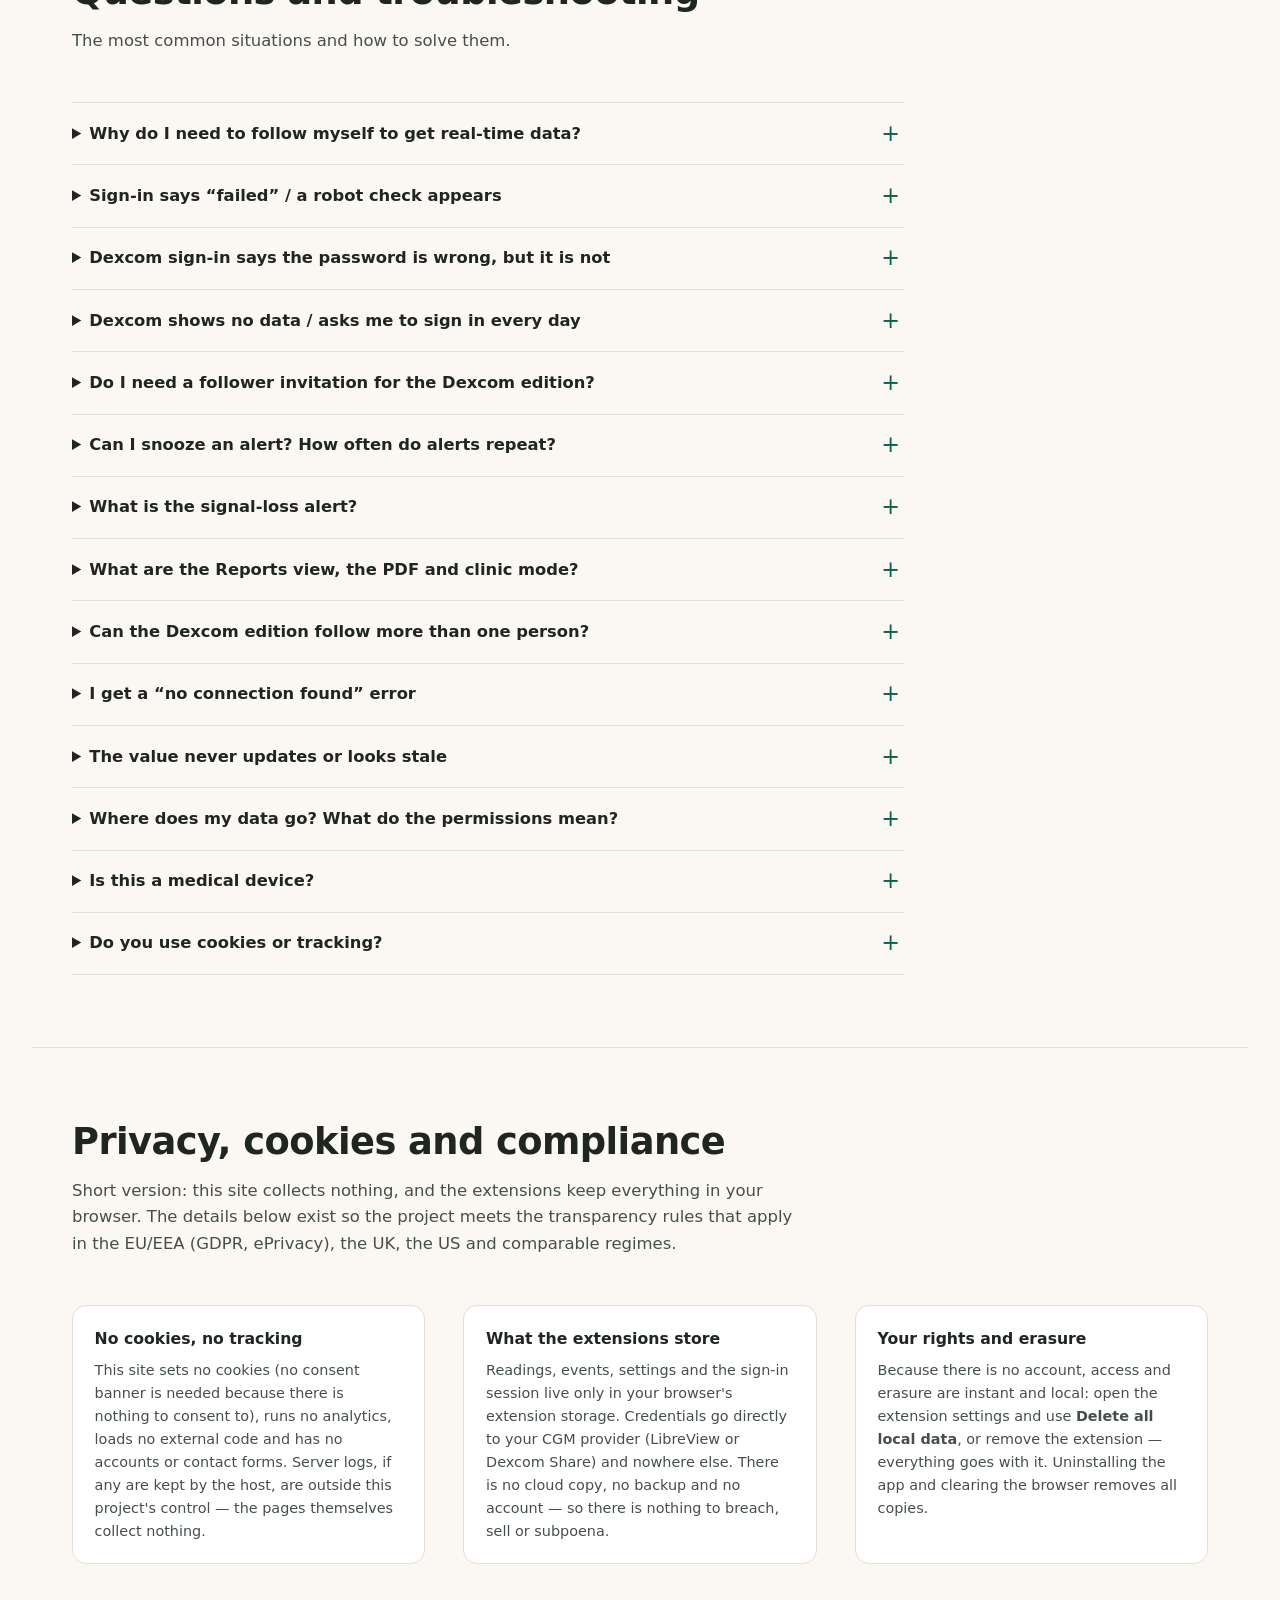
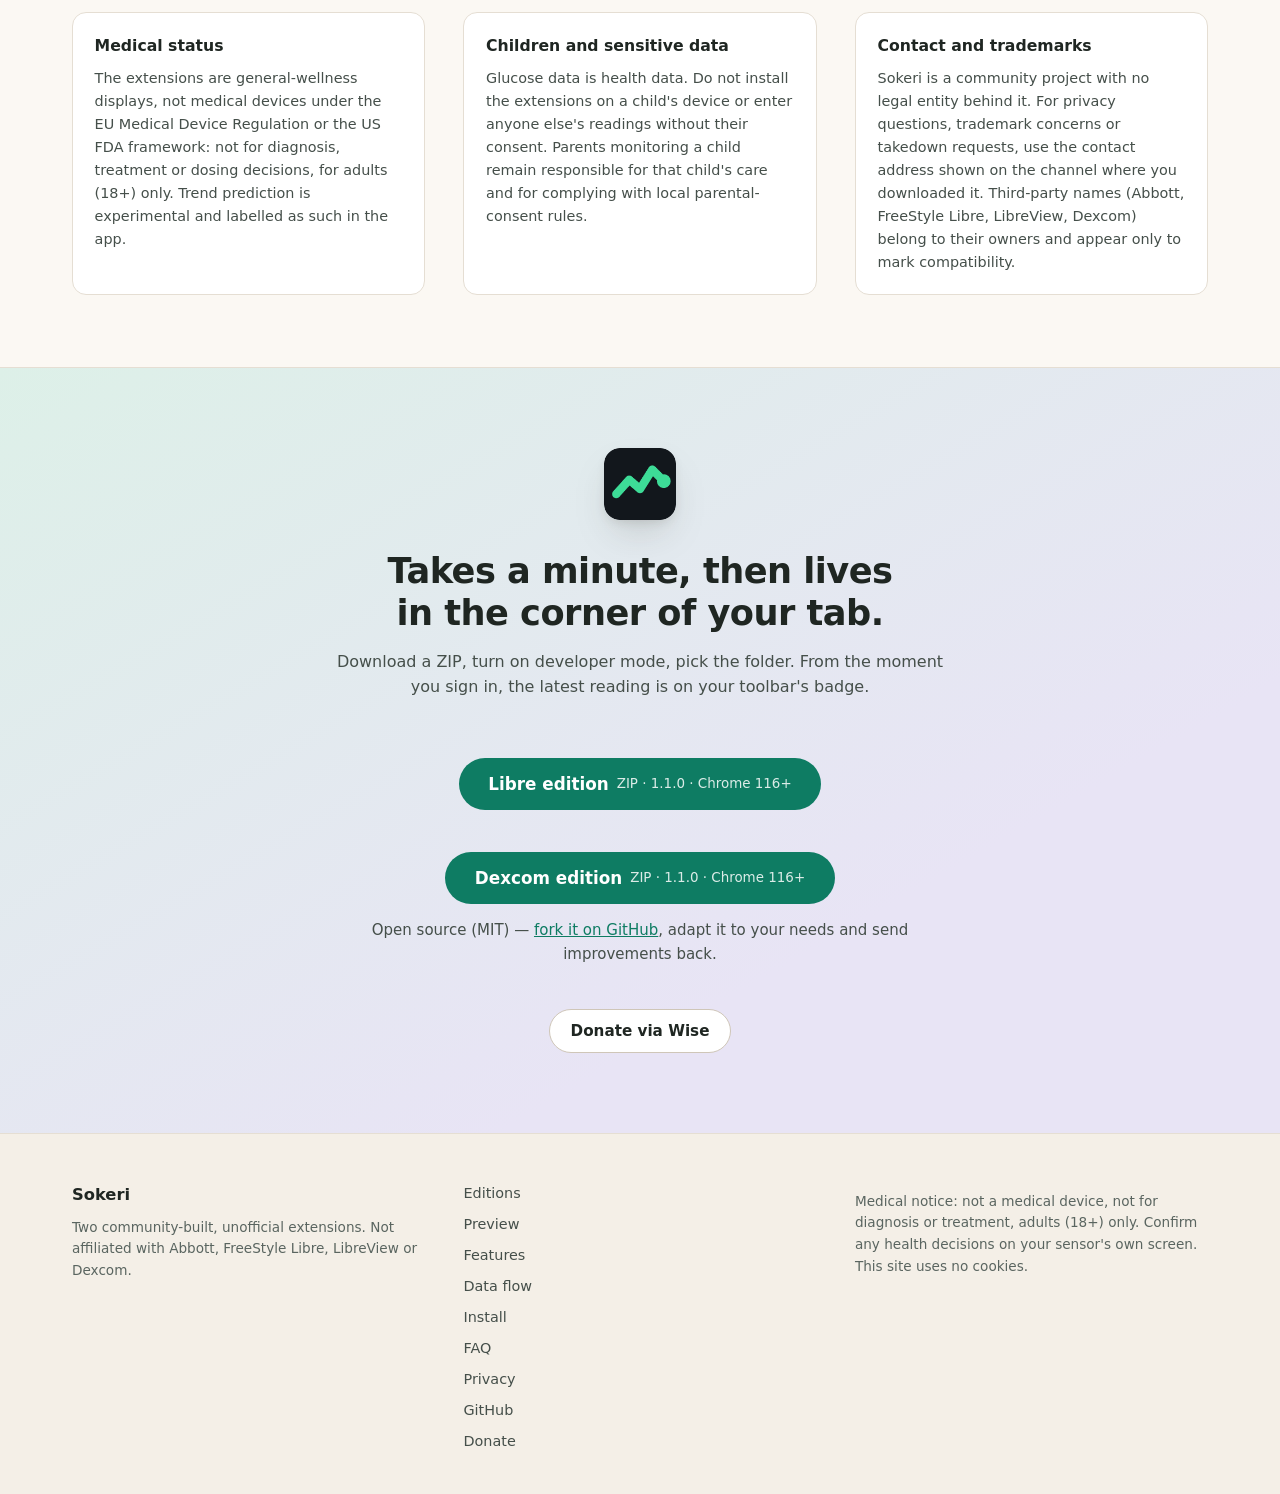
==== commit 8811390f: "Publish Donate button" ====
--- a/index.html
+++ b/index.html
@@ -28,6 +28,7 @@
           <a href="#faq">FAQ</a>
           <a href="#privacy">Privacy</a>
           <a href="https://github.com/ErdalBirinci/Sokeri">GitHub</a>
+          <a href="https://wise.com/pay/me/erdalb143">Donate</a>
         </nav>
       <a class="btn btn-small" href="#editions">
         Get the extension
@@ -1144,6 +1145,9 @@
             <a href="https://github.com/ErdalBirinci/Sokeri">fork it on GitHub</a>,
             adapt it to your needs and send improvements back.
           </p>
+          <p class="donate-note">
+            <a class="btn btn-ghost" href="https://wise.com/pay/me/erdalb143">Donate via Wise</a>
+          </p>
         </div>
       </section>
     </main>
@@ -1166,6 +1170,7 @@
           <a href="#faq">FAQ</a>
           <a href="#privacy">Privacy</a>
           <a href="https://github.com/ErdalBirinci/Sokeri">GitHub</a>
+          <a href="https://wise.com/pay/me/erdalb143">Donate</a>
         </nav>
         <div>
           <p class="footer-note">
--- a/styles.css
+++ b/styles.css
@@ -1502,6 +1502,11 @@
   color: var(--accent);
 }
 
+.donate-note {
+  text-align: center;
+  margin-top: 1rem;
+}
+
 /* ================================================= comparison table */
 
 .table-wrap {
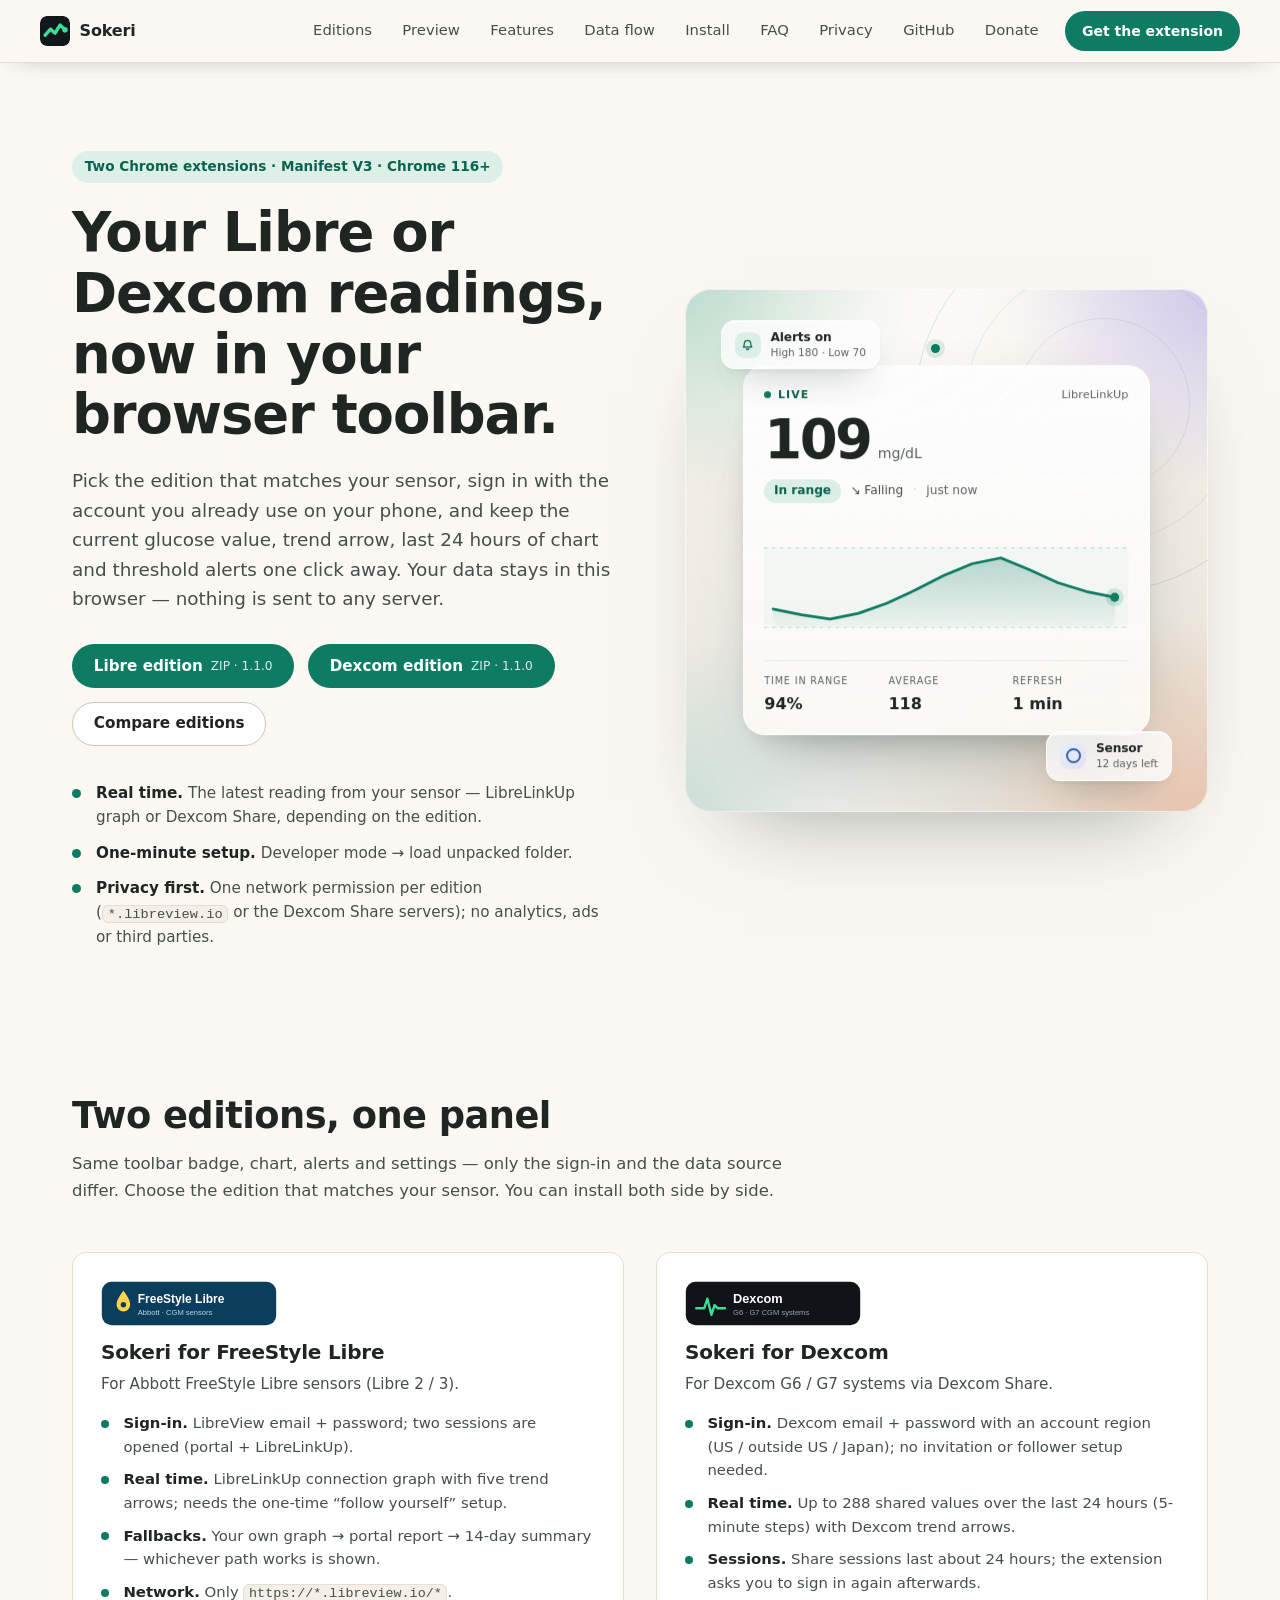
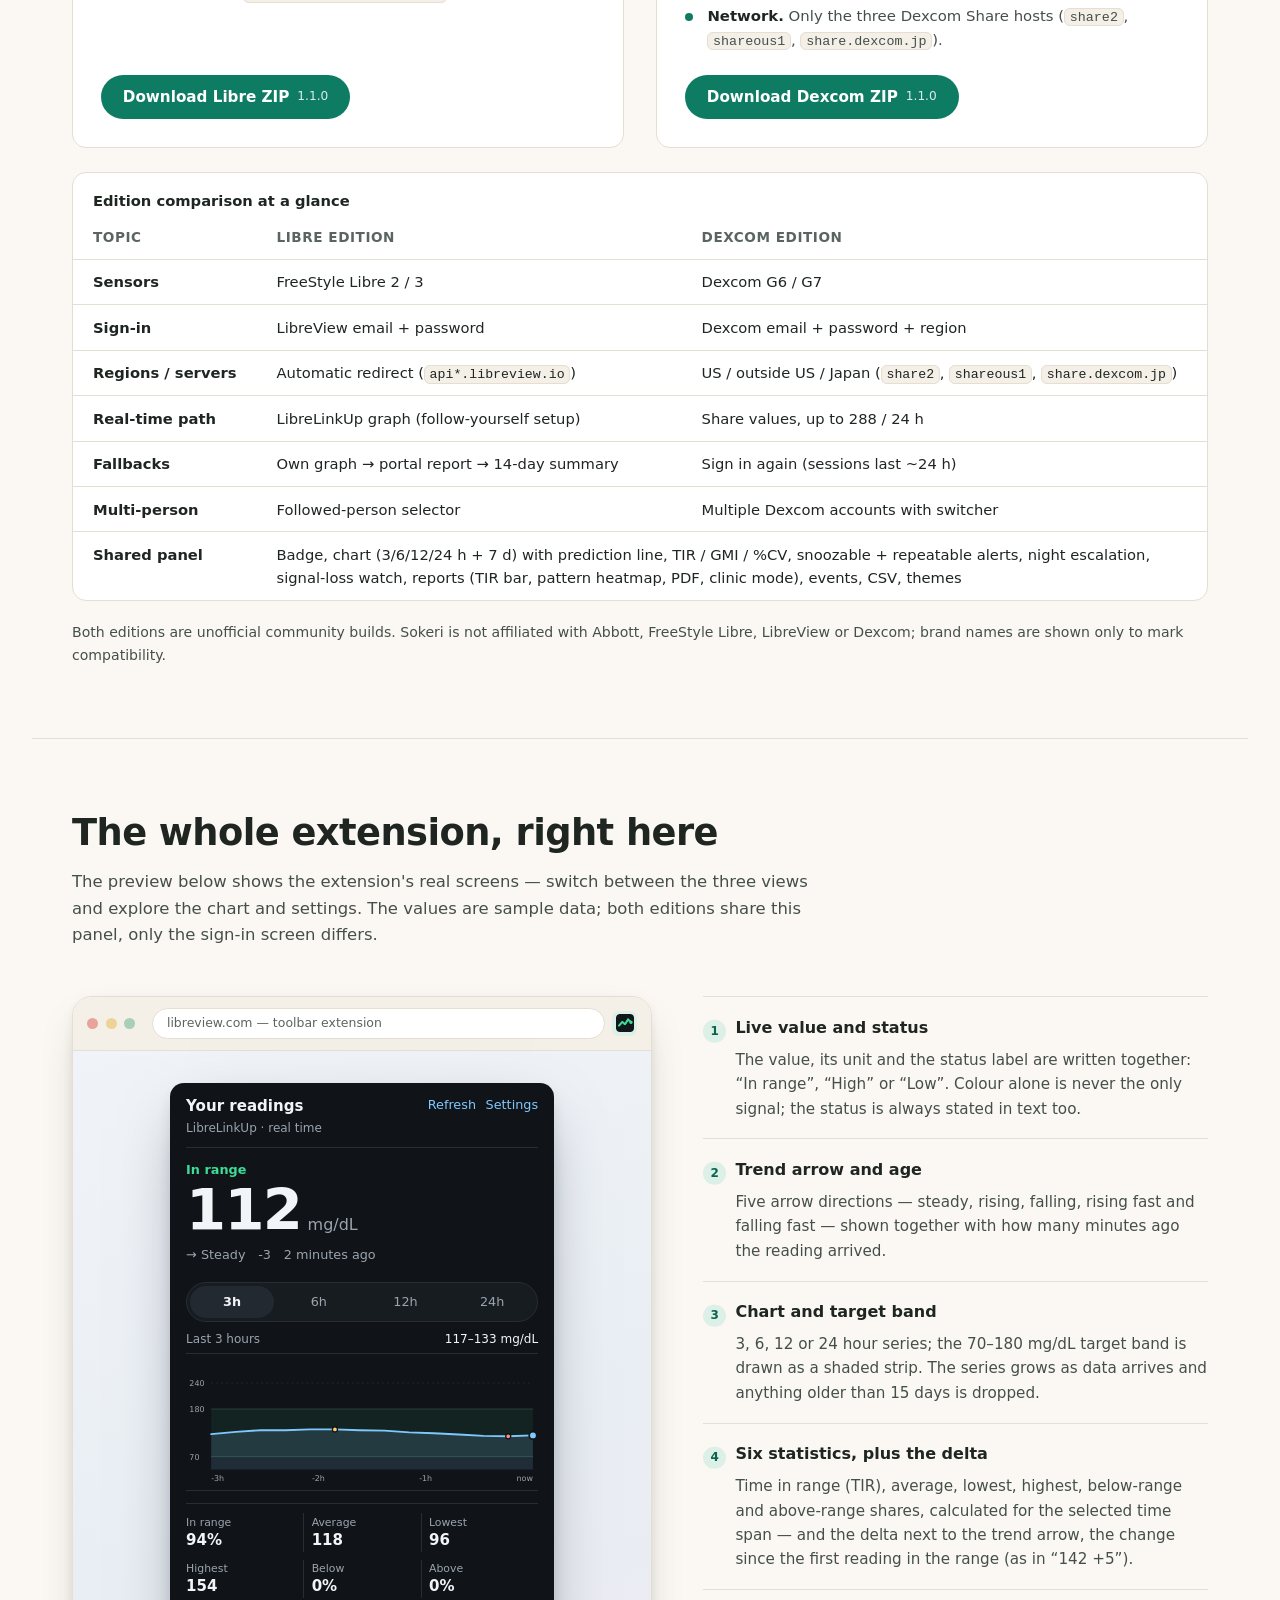
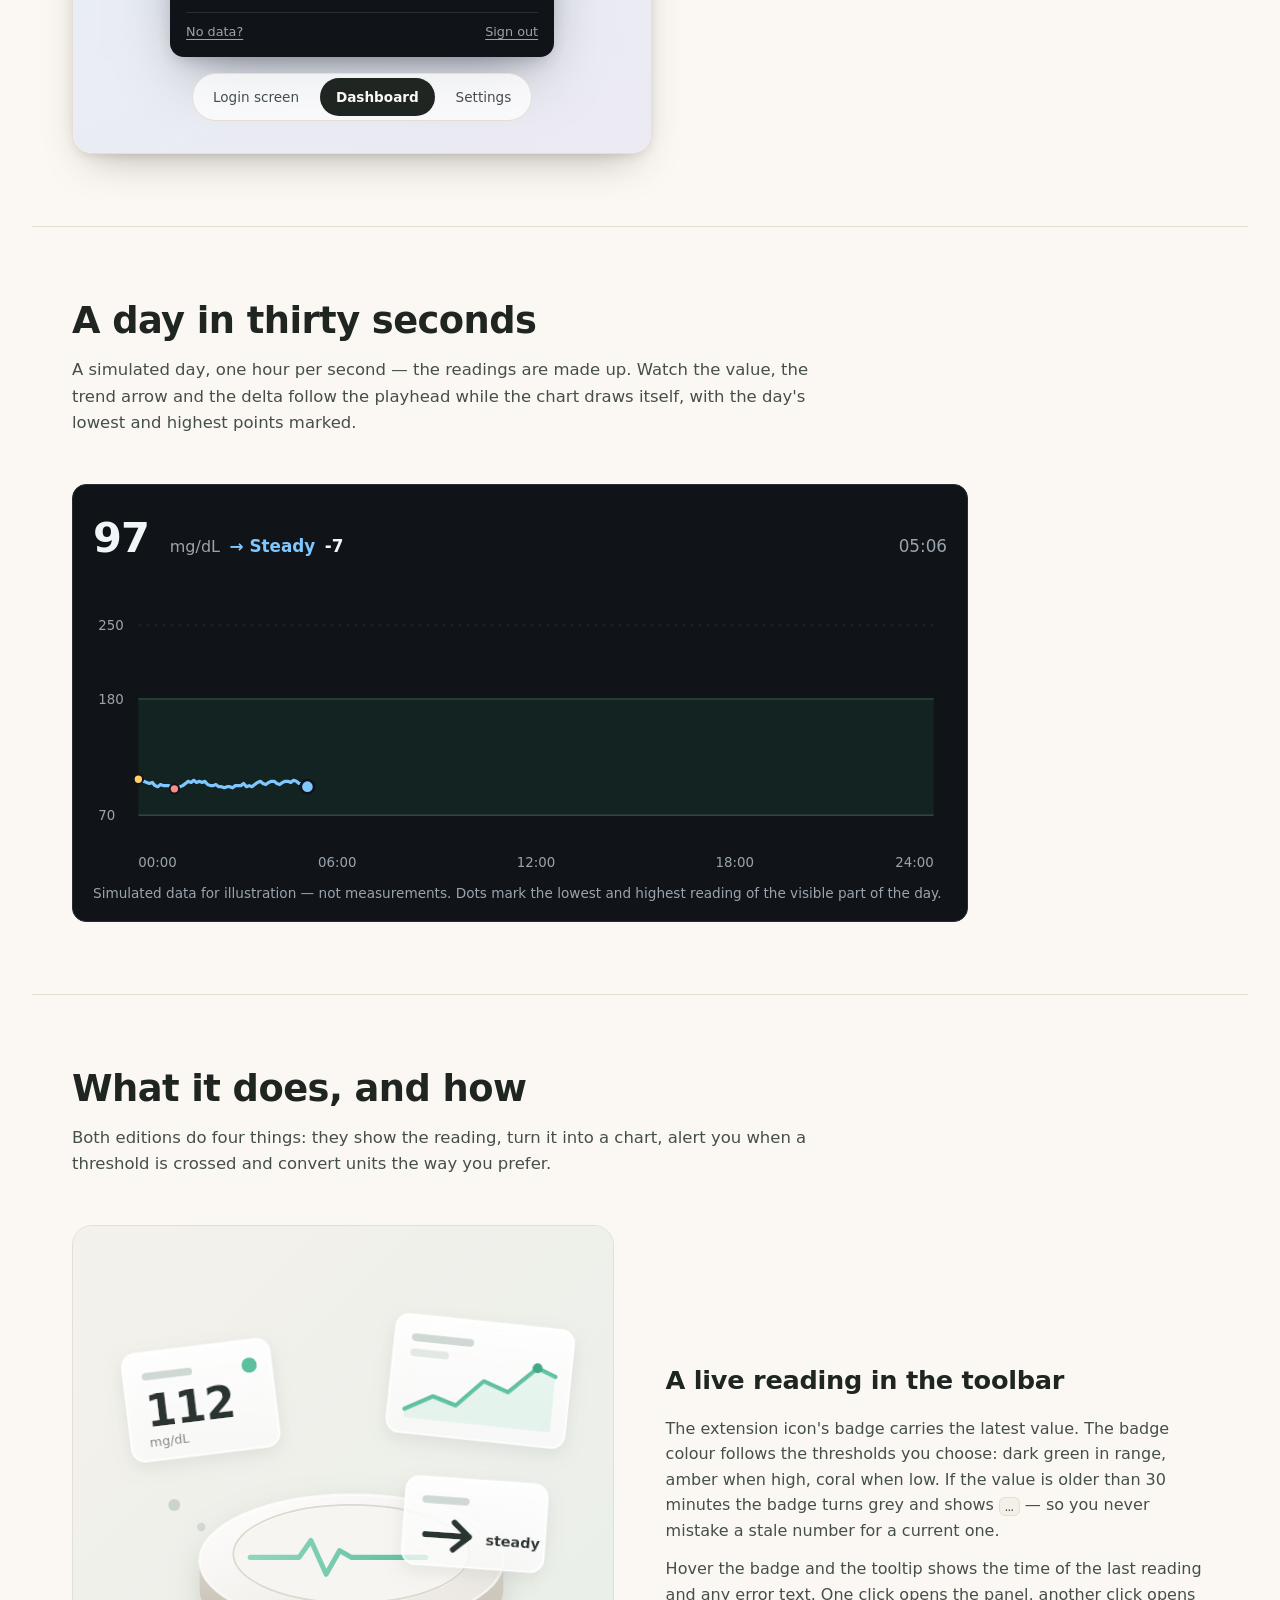
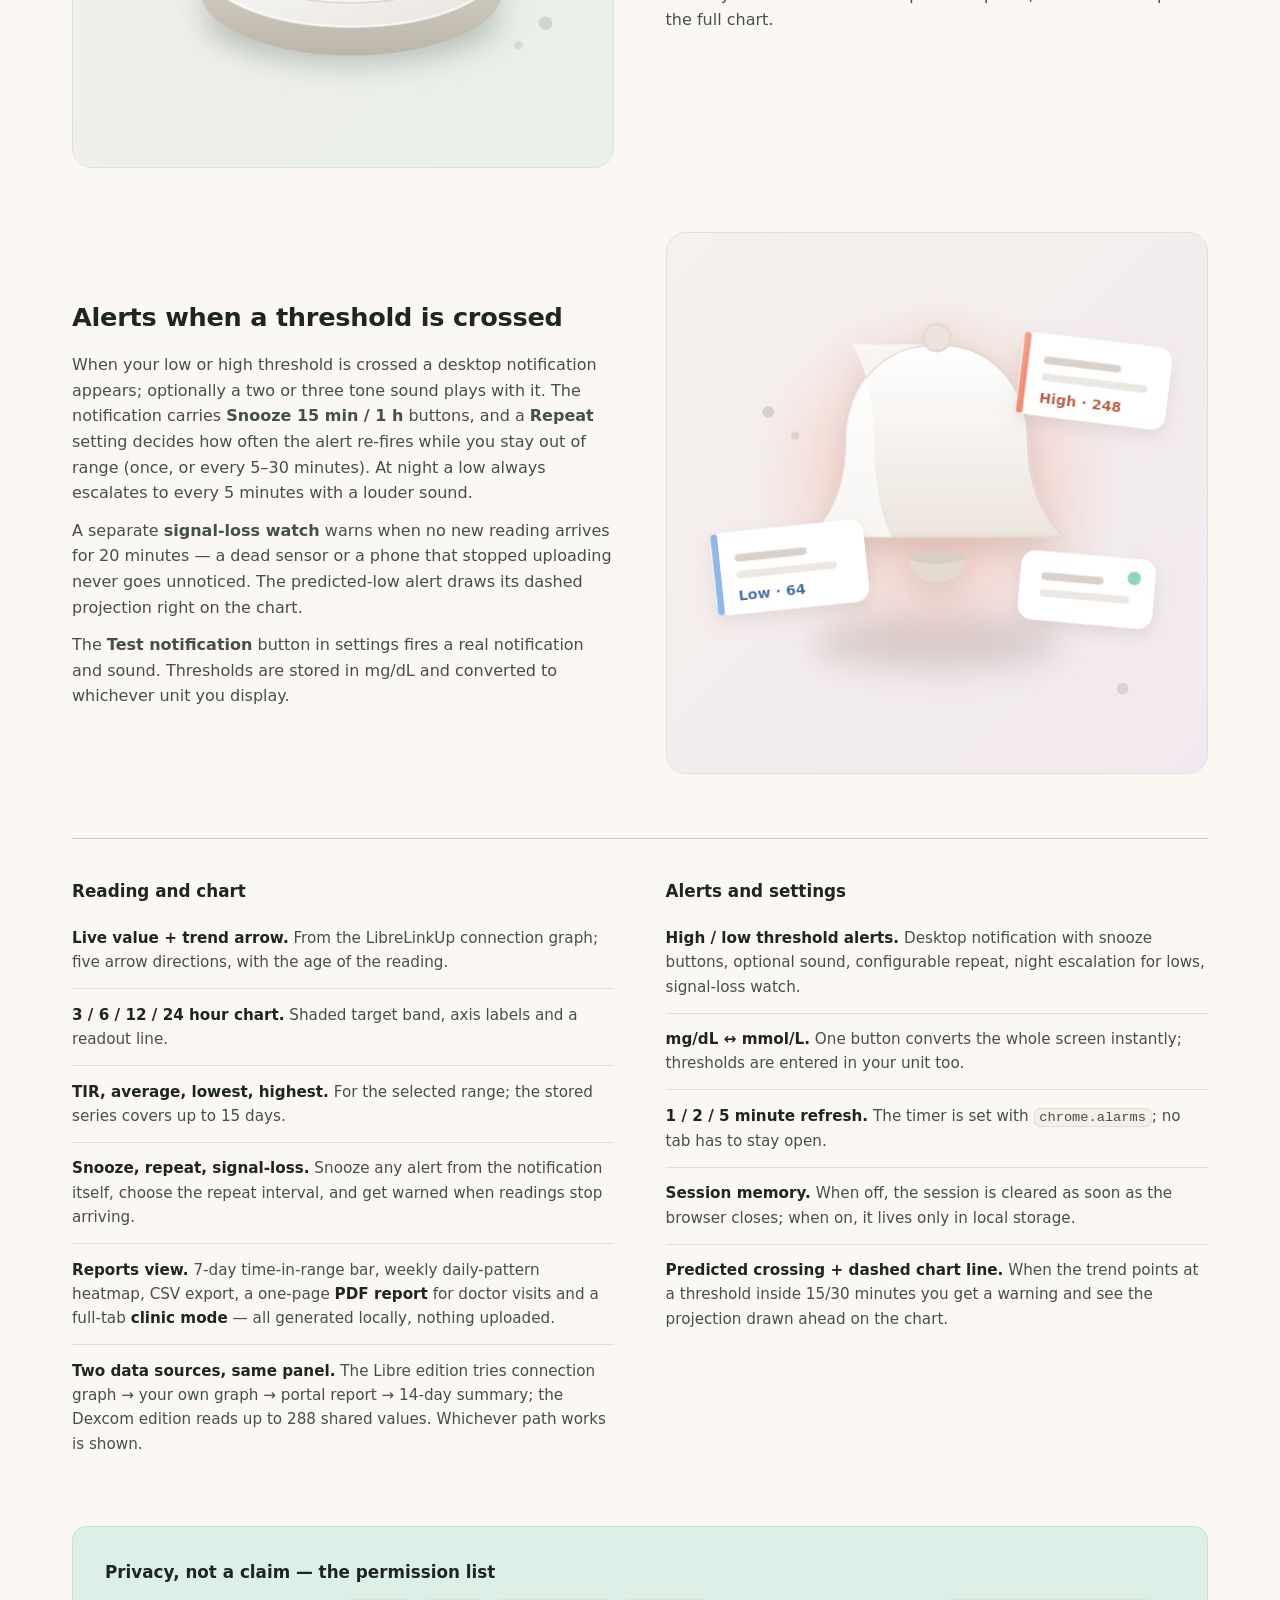
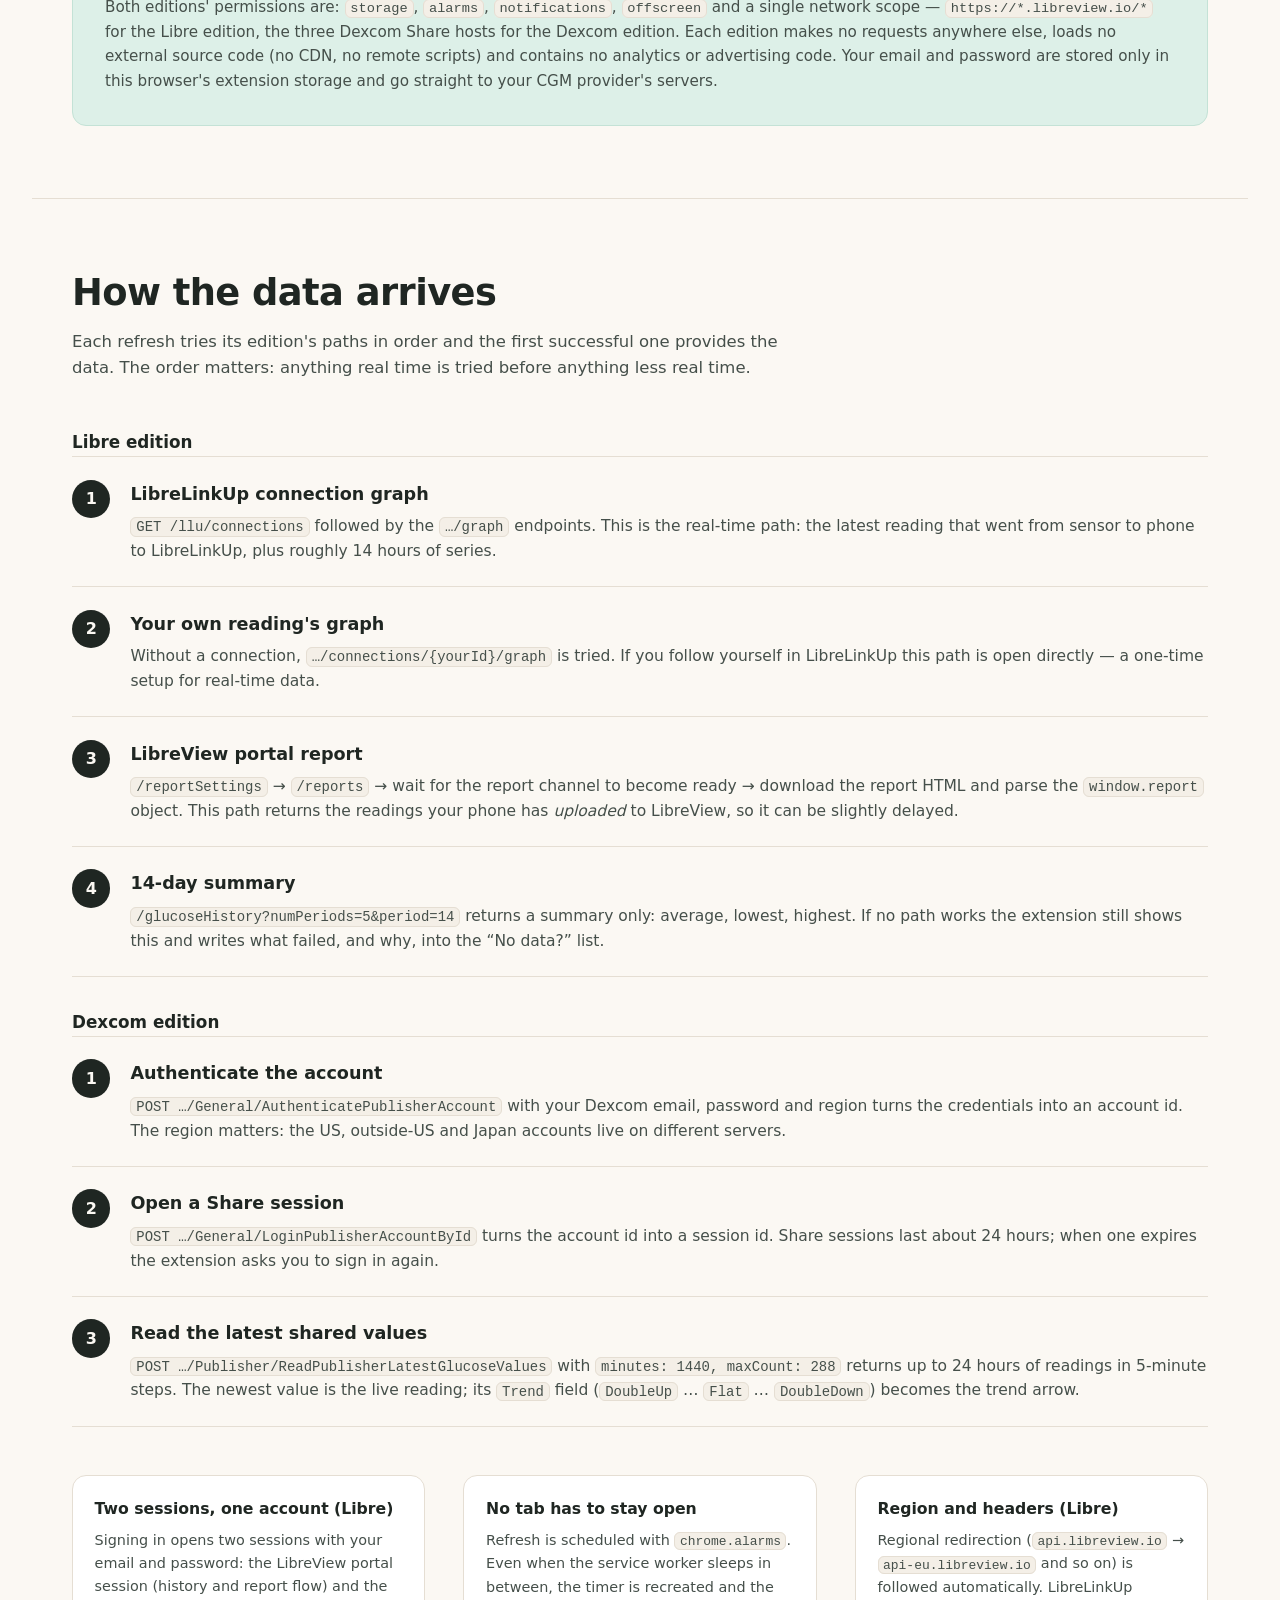
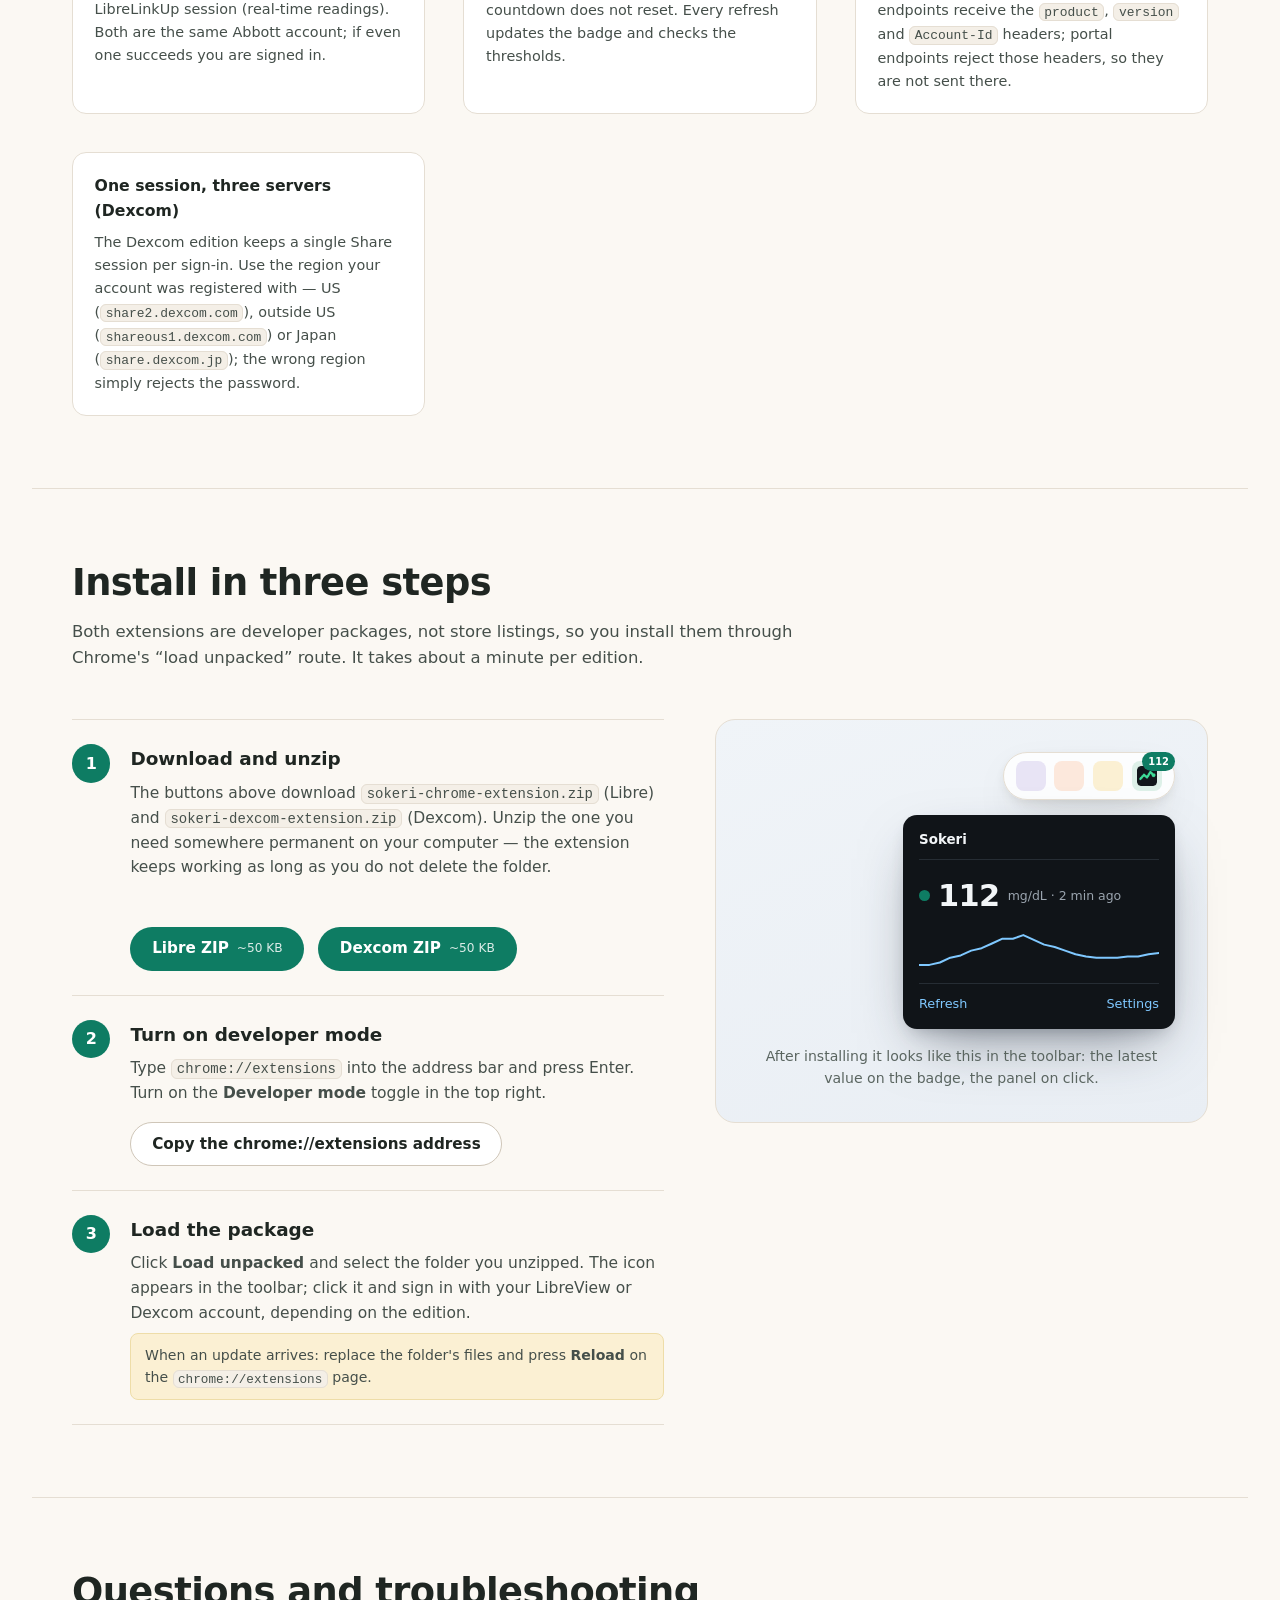
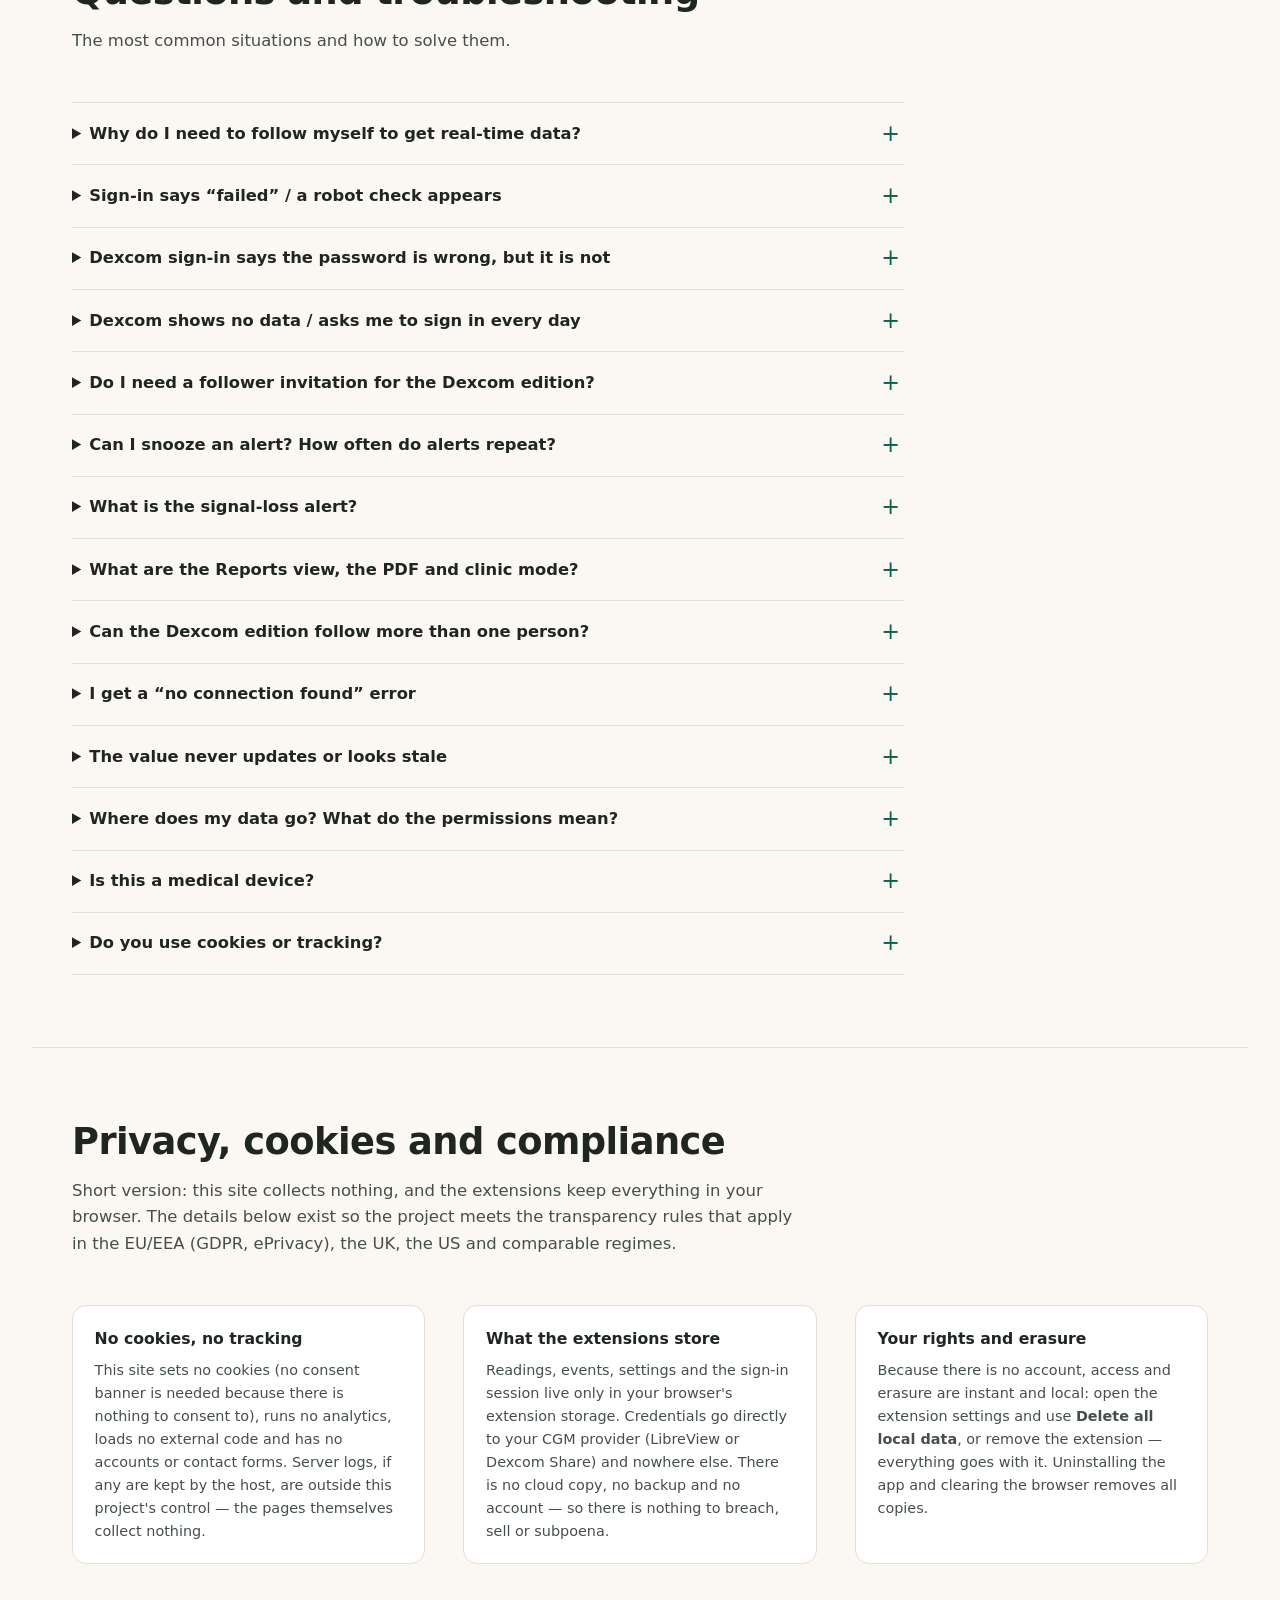
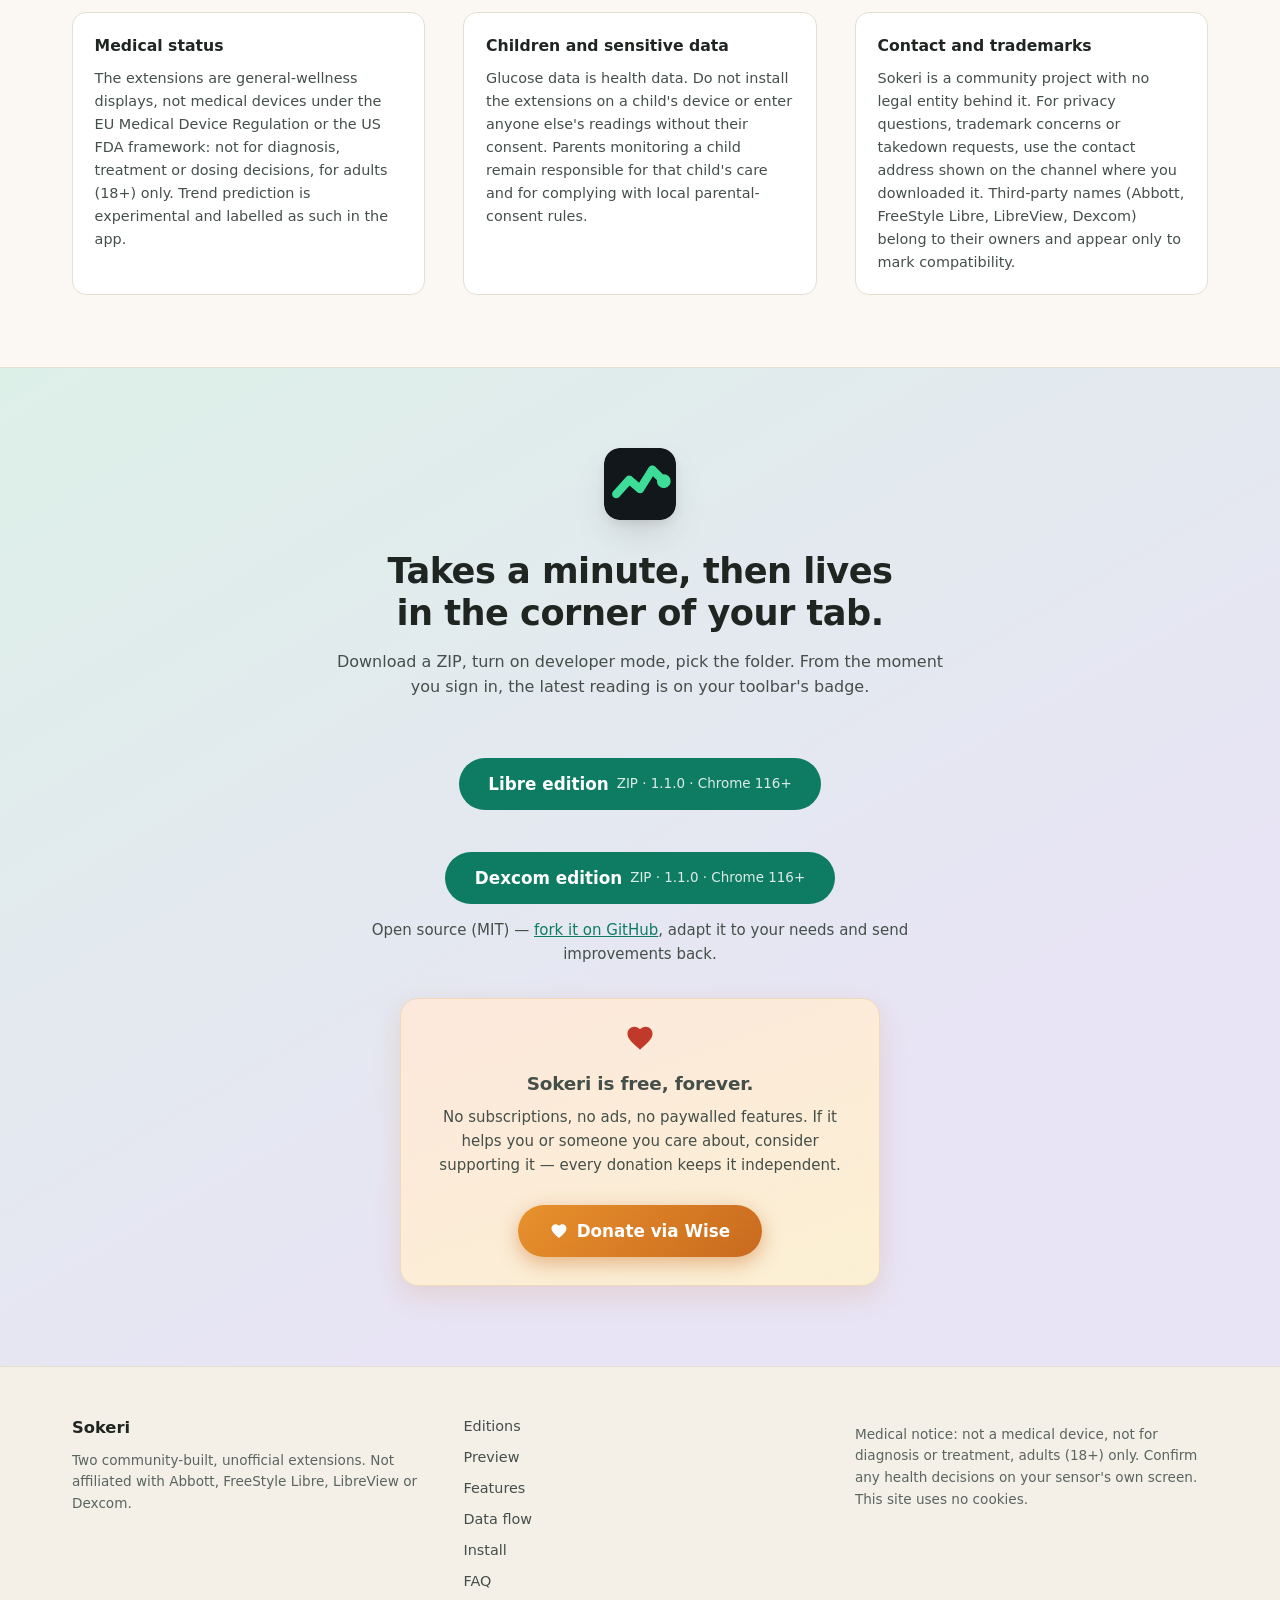
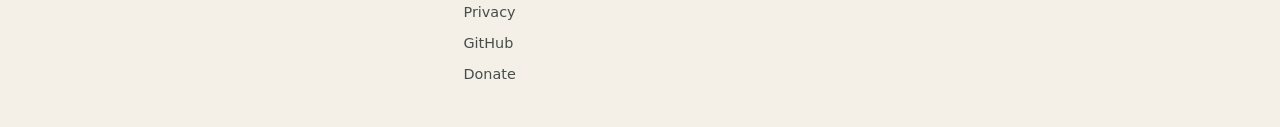
==== commit 6082aa42: "Publish Donate card" ====
--- a/index.html
+++ b/index.html
@@ -1145,9 +1145,23 @@
             <a href="https://github.com/ErdalBirinci/Sokeri">fork it on GitHub</a>,
             adapt it to your needs and send improvements back.
           </p>
-          <p class="donate-note">
-            <a class="btn btn-ghost" href="https://wise.com/pay/me/erdalb143">Donate via Wise</a>
-          </p>
+          <div class="donate-card">
+            <svg class="donate-heart" viewBox="0 0 24 24" width="30" height="30" fill="currentColor" aria-hidden="true" focusable="false">
+              <path d="M12 21.35l-1.45-1.32C5.4 15.36 2 12.28 2 8.5 2 5.42 4.42 3 7.5 3c1.74 0 3.41.81 4.5 2.09C13.09 3.81 14.76 3 16.5 3 19.58 3 22 5.42 22 8.5c0 3.78-3.4 6.86-8.55 11.54L12 21.35z" />
+            </svg>
+            <p class="donate-title">Sokeri is free, forever.</p>
+            <p class="donate-text">
+              No subscriptions, no ads, no paywalled features. If it helps you
+              or someone you care about, consider supporting it — every donation
+              keeps it independent.
+            </p>
+            <a class="btn btn-donate" href="https://wise.com/pay/me/erdalb143">
+              <svg viewBox="0 0 24 24" width="18" height="18" fill="currentColor" aria-hidden="true" focusable="false">
+                <path d="M12 21.35l-1.45-1.32C5.4 15.36 2 12.28 2 8.5 2 5.42 4.42 3 7.5 3c1.74 0 3.41.81 4.5 2.09C13.09 3.81 14.76 3 16.5 3 19.58 3 22 5.42 22 8.5c0 3.78-3.4 6.86-8.55 11.54L12 21.35z" />
+              </svg>
+              Donate via Wise
+            </a>
+          </div>
         </div>
       </section>
     </main>
--- a/styles.css
+++ b/styles.css
@@ -1502,9 +1502,81 @@
   color: var(--accent);
 }
 
-.donate-note {
+.donate-card {
+  max-width: 30rem;
+  margin: 2rem auto 0;
+  padding: 1.5rem 1.5rem 1.75rem;
+  background: linear-gradient(160deg, var(--tint-peach), var(--tint-butter));
+  border: 1px solid #efd9bd;
+  border-radius: 18px;
+  box-shadow: 0 10px 28px rgba(201, 106, 30, 0.16);
   text-align: center;
-  margin-top: 1rem;
+}
+
+.donate-heart {
+  color: #c0392b;
+  animation: heartbeat 2.4s ease-in-out infinite;
+}
+
+.donate-title {
+  font-size: 1.15rem;
+  font-weight: 700;
+  letter-spacing: -0.01em;
+  color: var(--ink);
+  margin-top: 0.5rem !important;
+}
+
+.donate-card .donate-text {
+  font-size: 0.9375rem;
+  margin-top: 0.4rem !important;
+}
+
+.btn-donate {
+  display: inline-flex;
+  align-items: center;
+  gap: 0.55rem;
+  margin-top: 1.1rem;
+  min-height: 52px;
+  padding: 0.8rem 2rem;
+  font-size: 1.05rem;
+  font-weight: 700;
+  color: #fff;
+  background: linear-gradient(135deg, #e8912d, #c96a1e);
+  border: 0;
+  border-radius: var(--r-pill);
+  box-shadow: 0 6px 20px rgba(201, 106, 30, 0.45);
+  animation: donate-glow 2.8s ease-in-out infinite;
+  transition: transform 150ms ease, box-shadow 150ms ease;
+}
+
+.btn-donate:hover {
+  transform: translateY(-2px);
+  box-shadow: 0 10px 26px rgba(201, 106, 30, 0.55);
+  color: #fff;
+  background: linear-gradient(135deg, #f0a03a, #d4761f);
+}
+
+@keyframes donate-glow {
+  0%,
+  100% {
+    box-shadow: 0 6px 20px rgba(201, 106, 30, 0.45);
+  }
+  50% {
+    box-shadow: 0 6px 30px rgba(201, 106, 30, 0.7);
+  }
+}
+
+@keyframes heartbeat {
+  0%,
+  100% {
+    transform: scale(1);
+  }
+  12% {
+    transform: scale(1.15);
+  }
+  24% {
+    transform: scale(1);
+  }
 }
 
 /* ================================================= comparison table */
@@ -2042,6 +2114,7 @@
   .shot-chip,
   .privacy,
   .ed-card,
+  .donate-card,
   .how-notes > div {
     border: 1px solid CanvasText;
   }
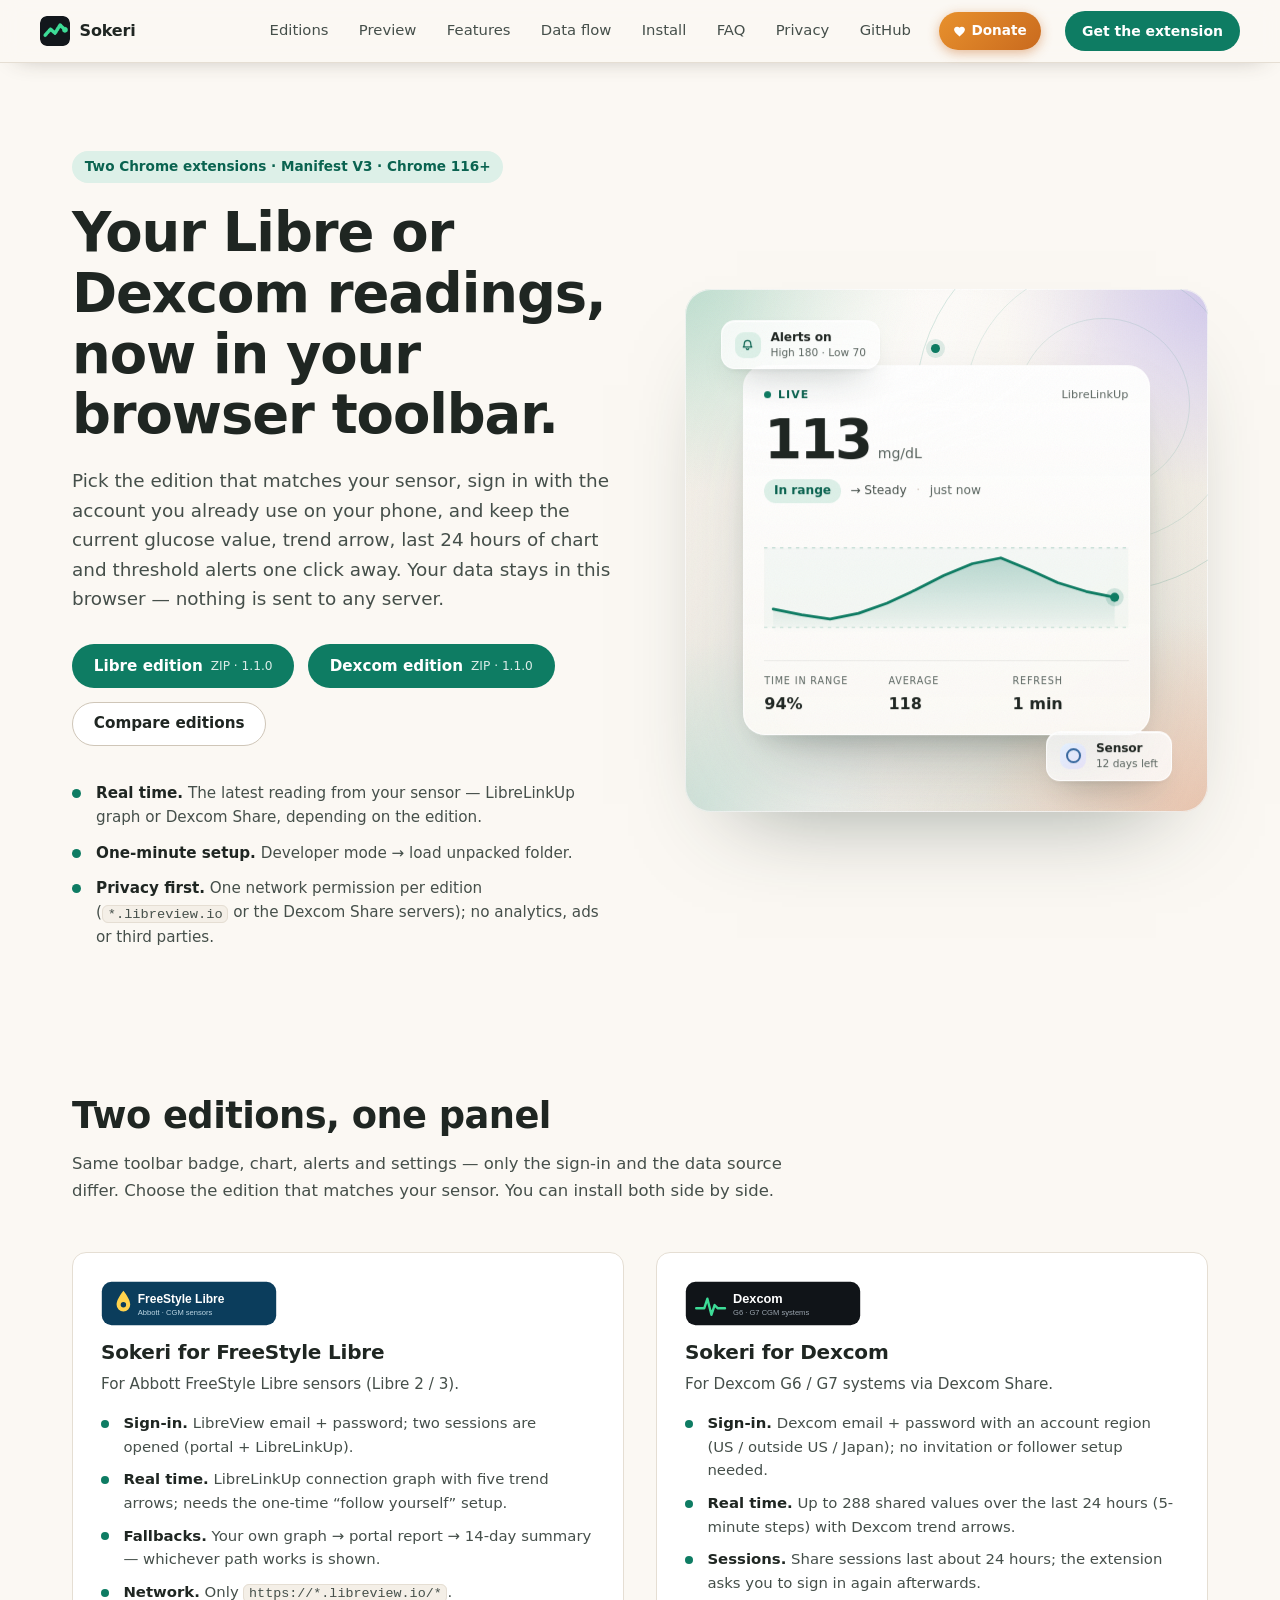
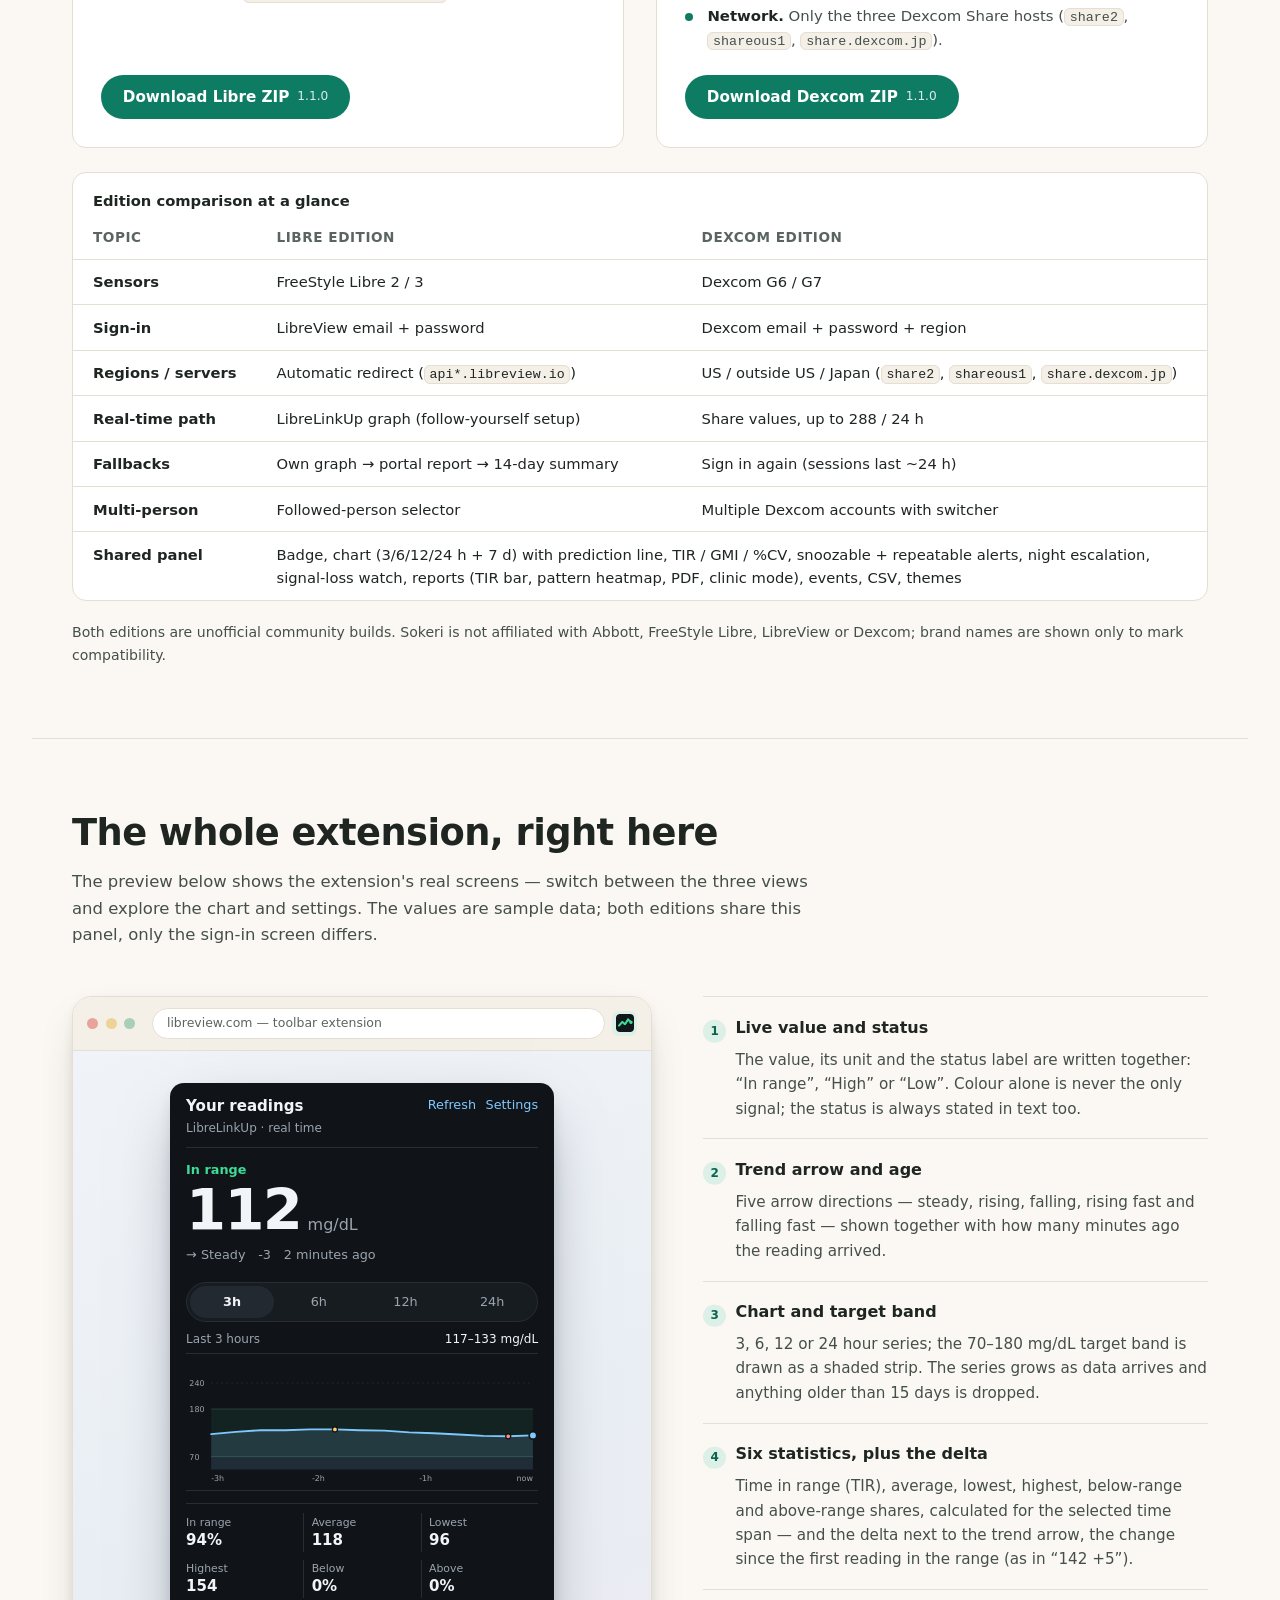
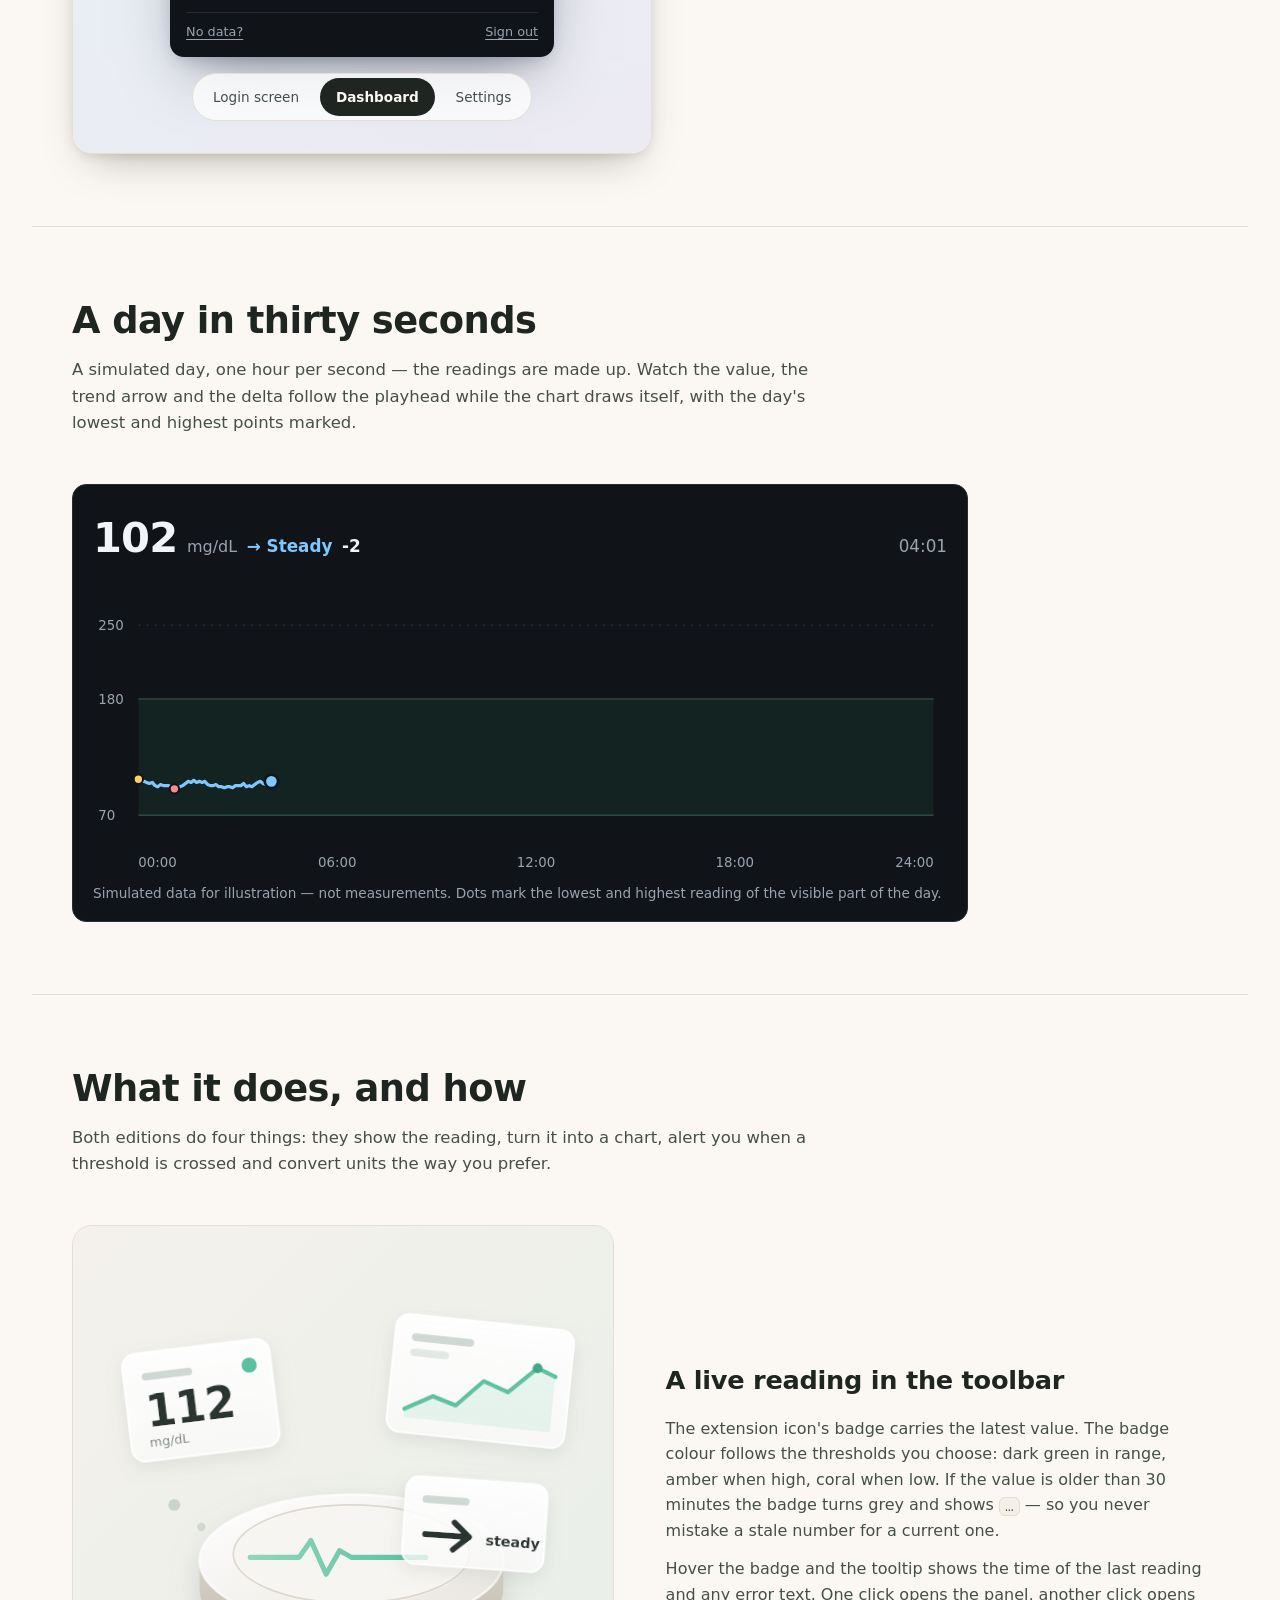
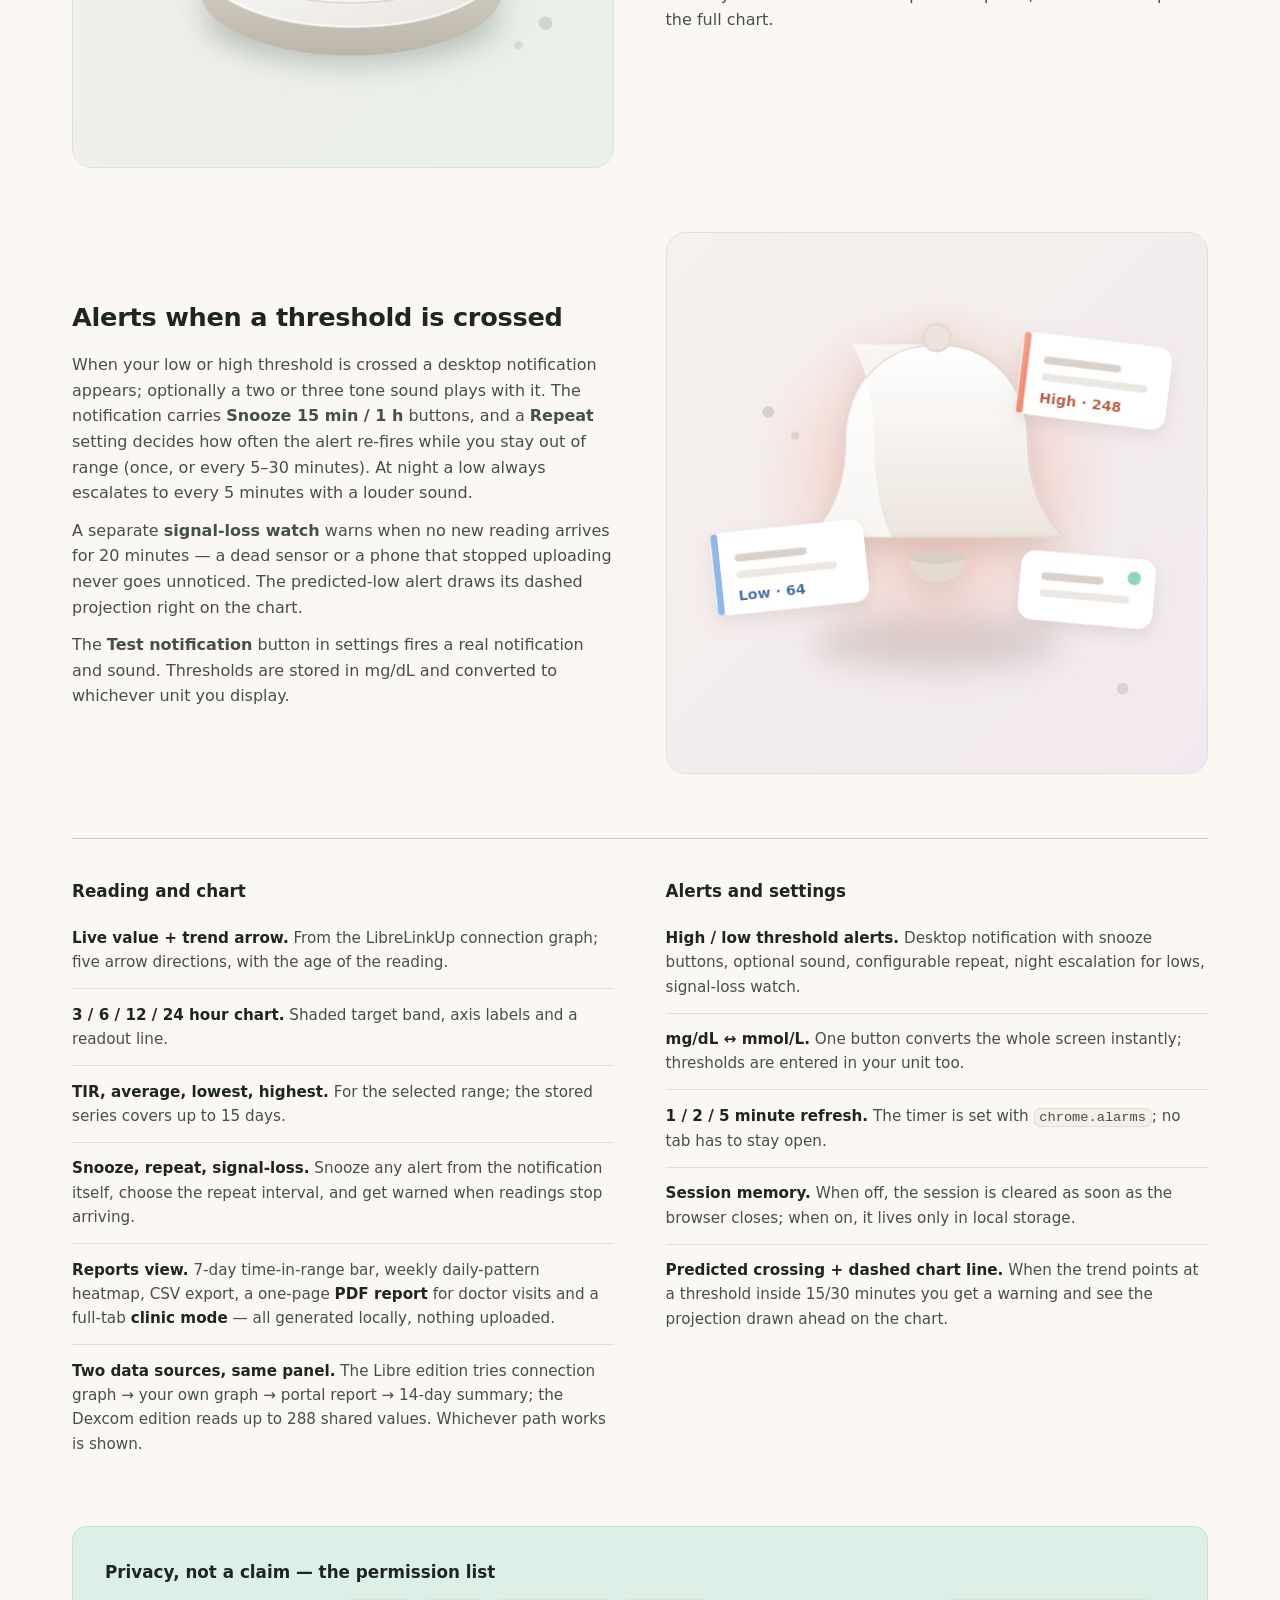
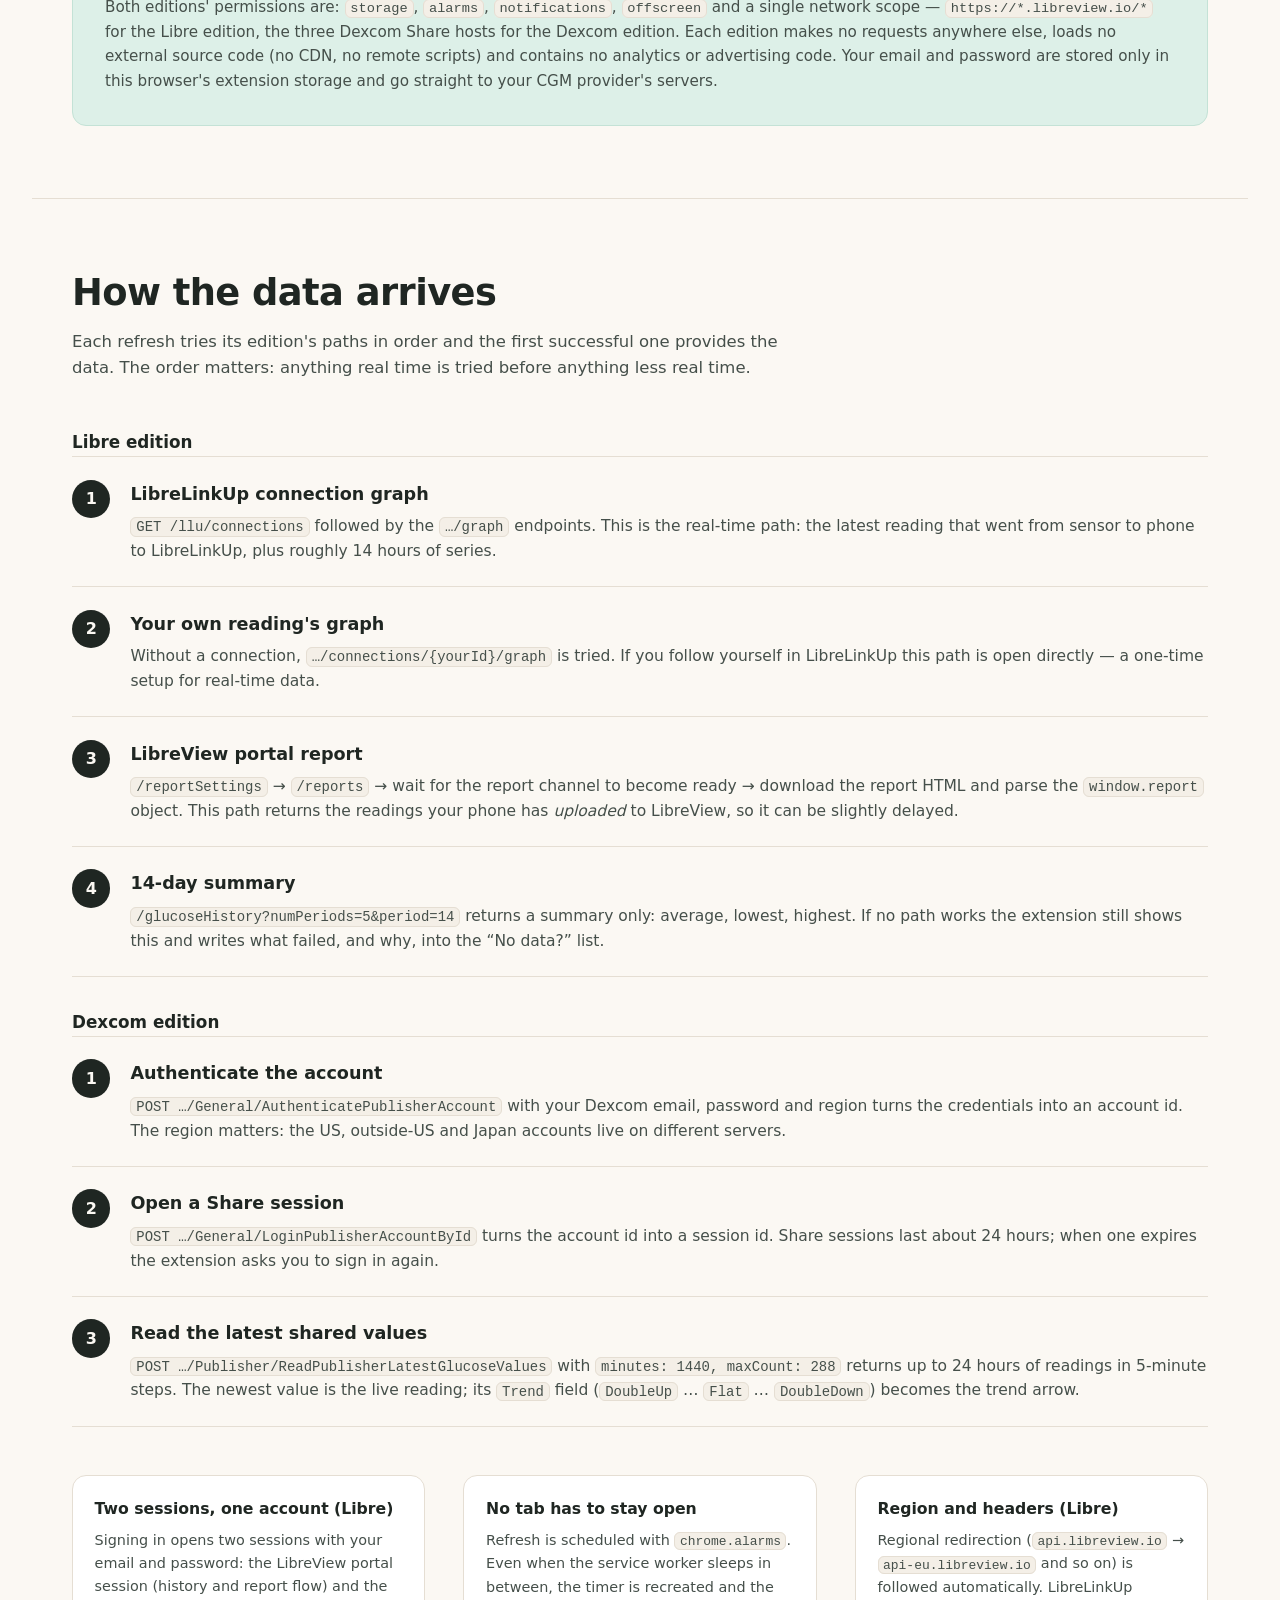
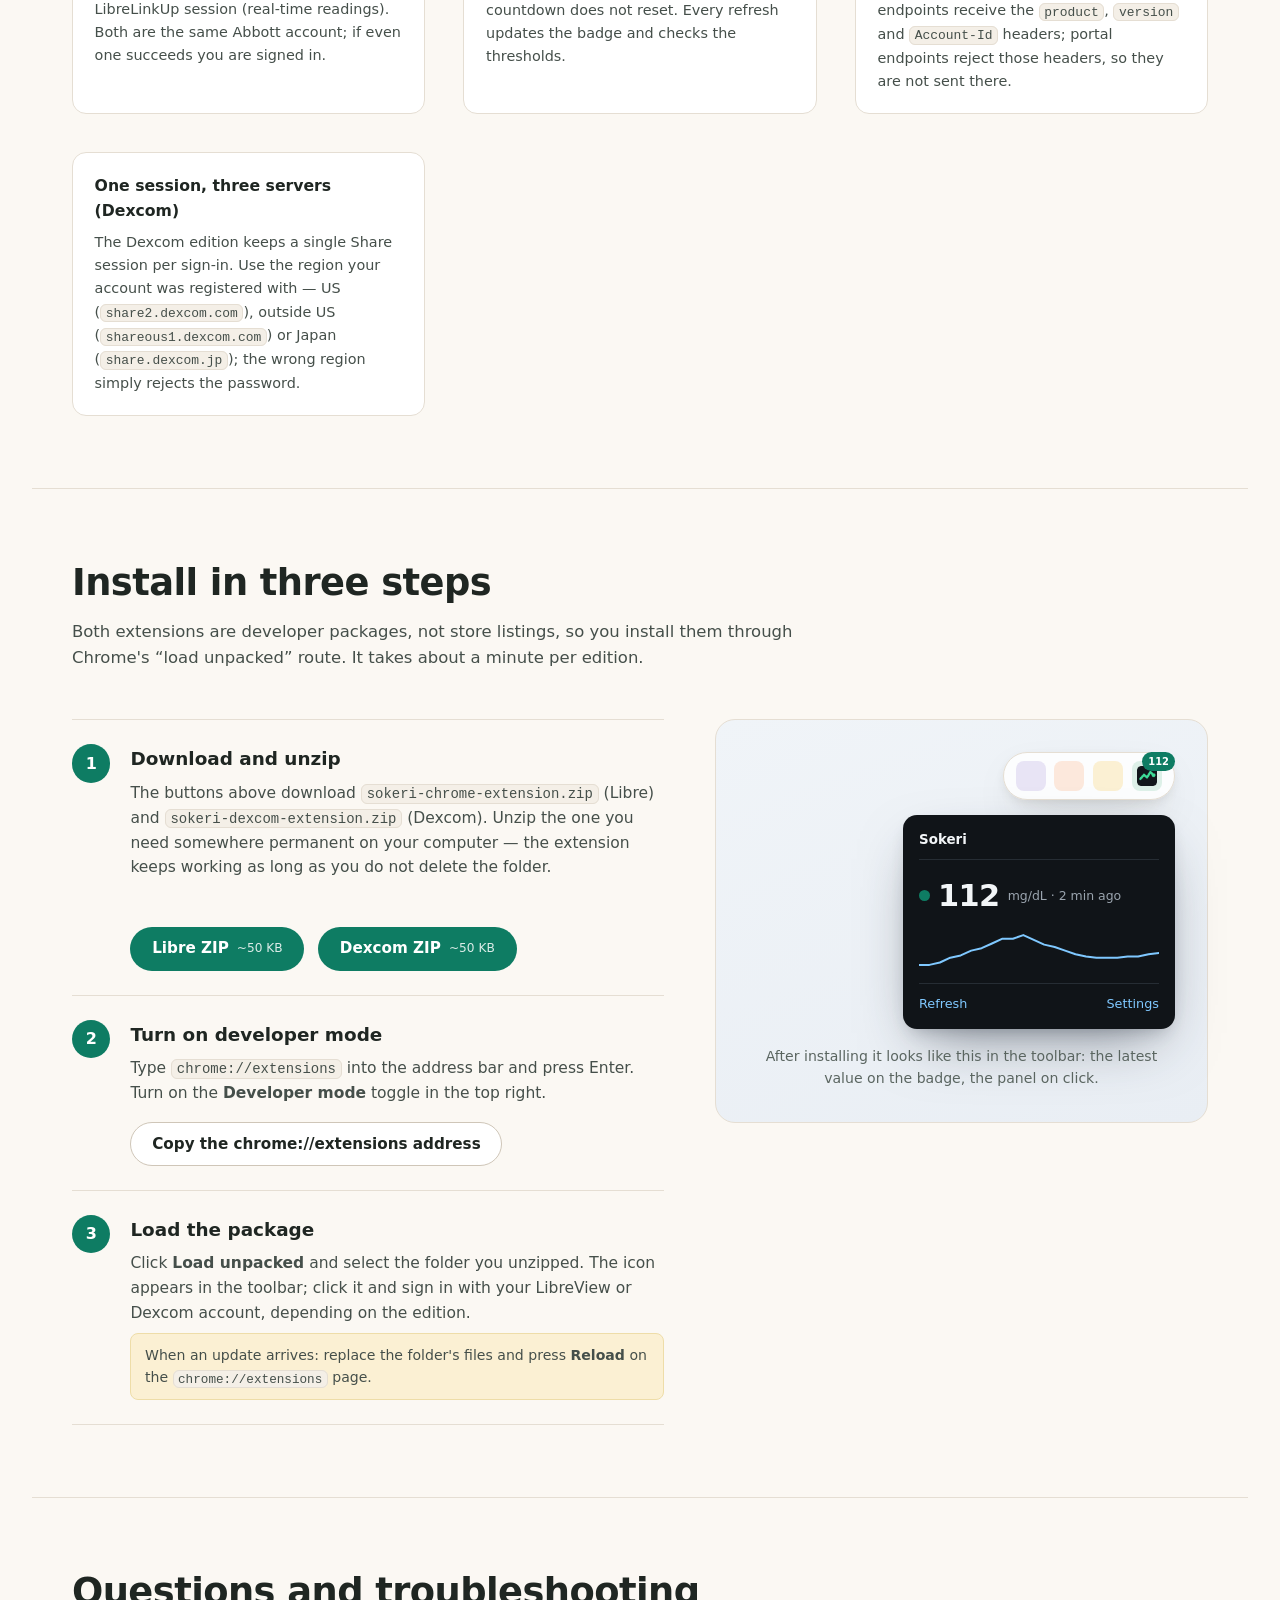
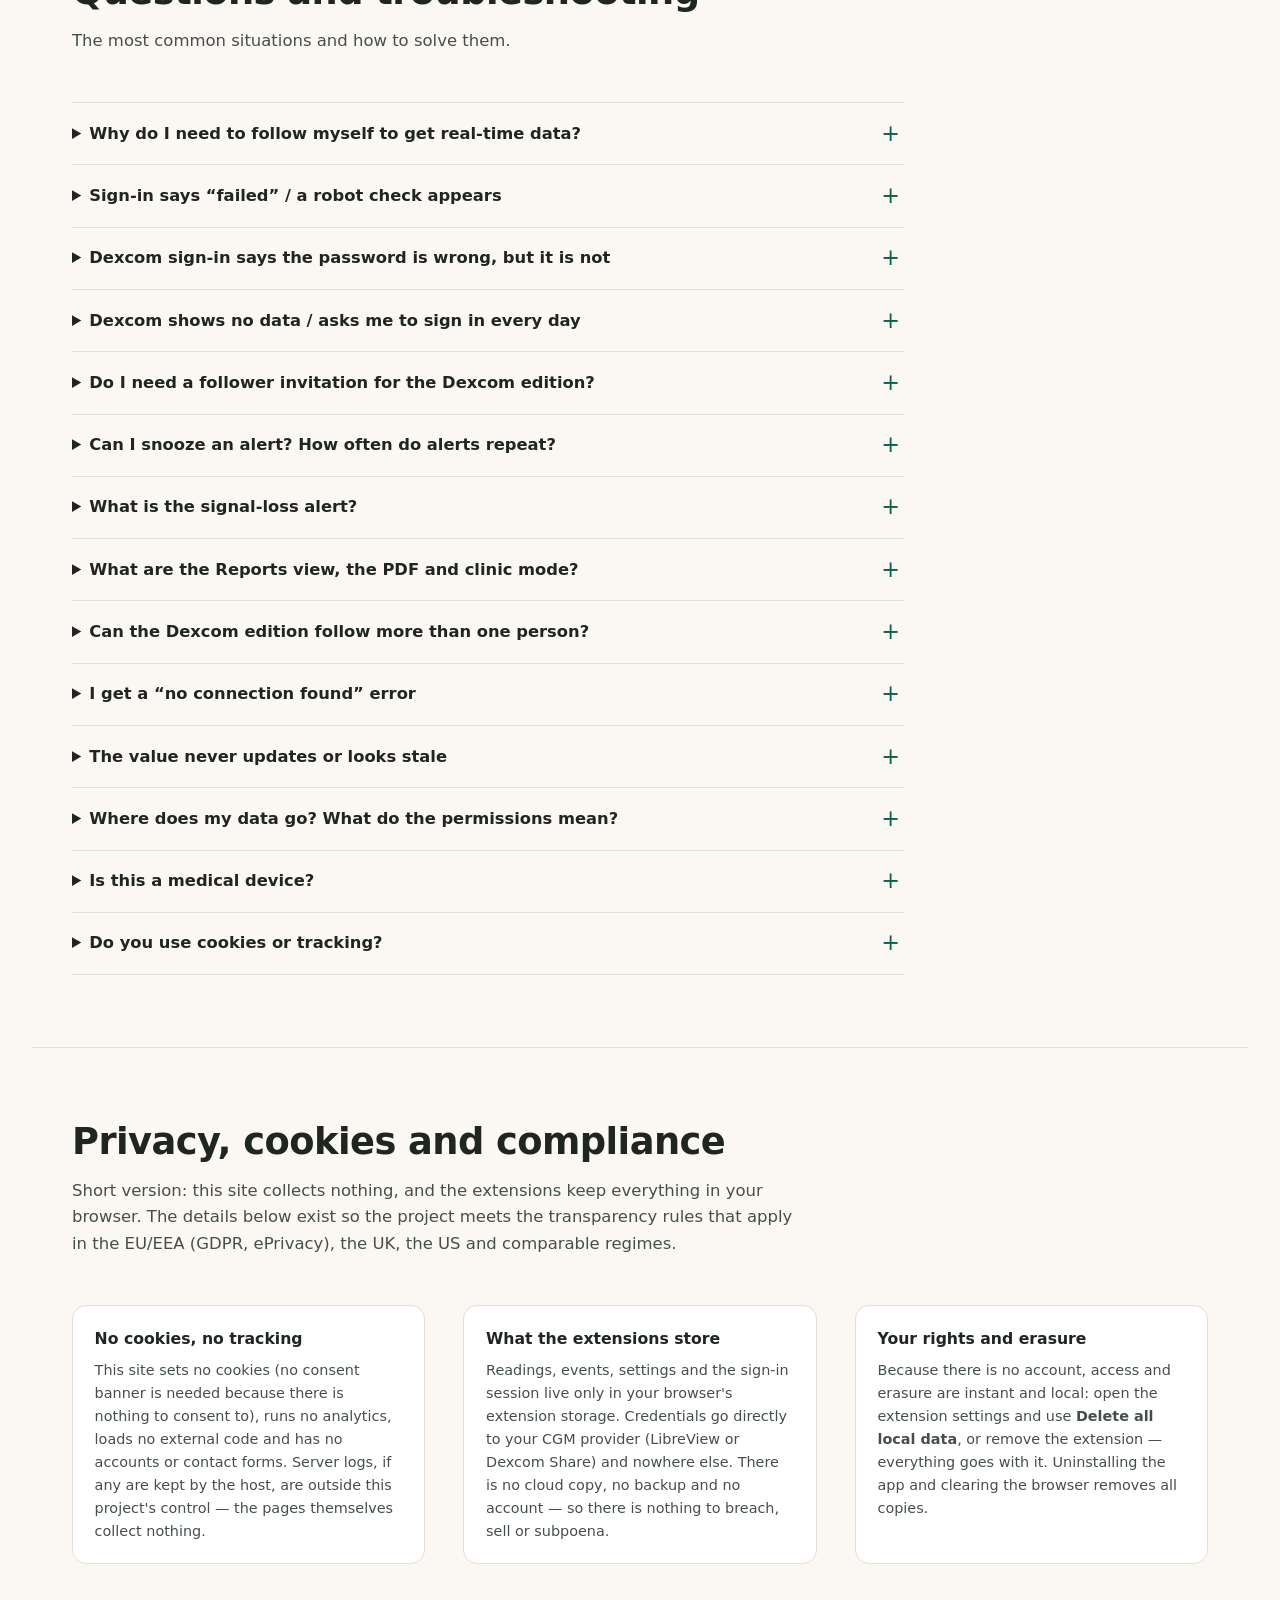
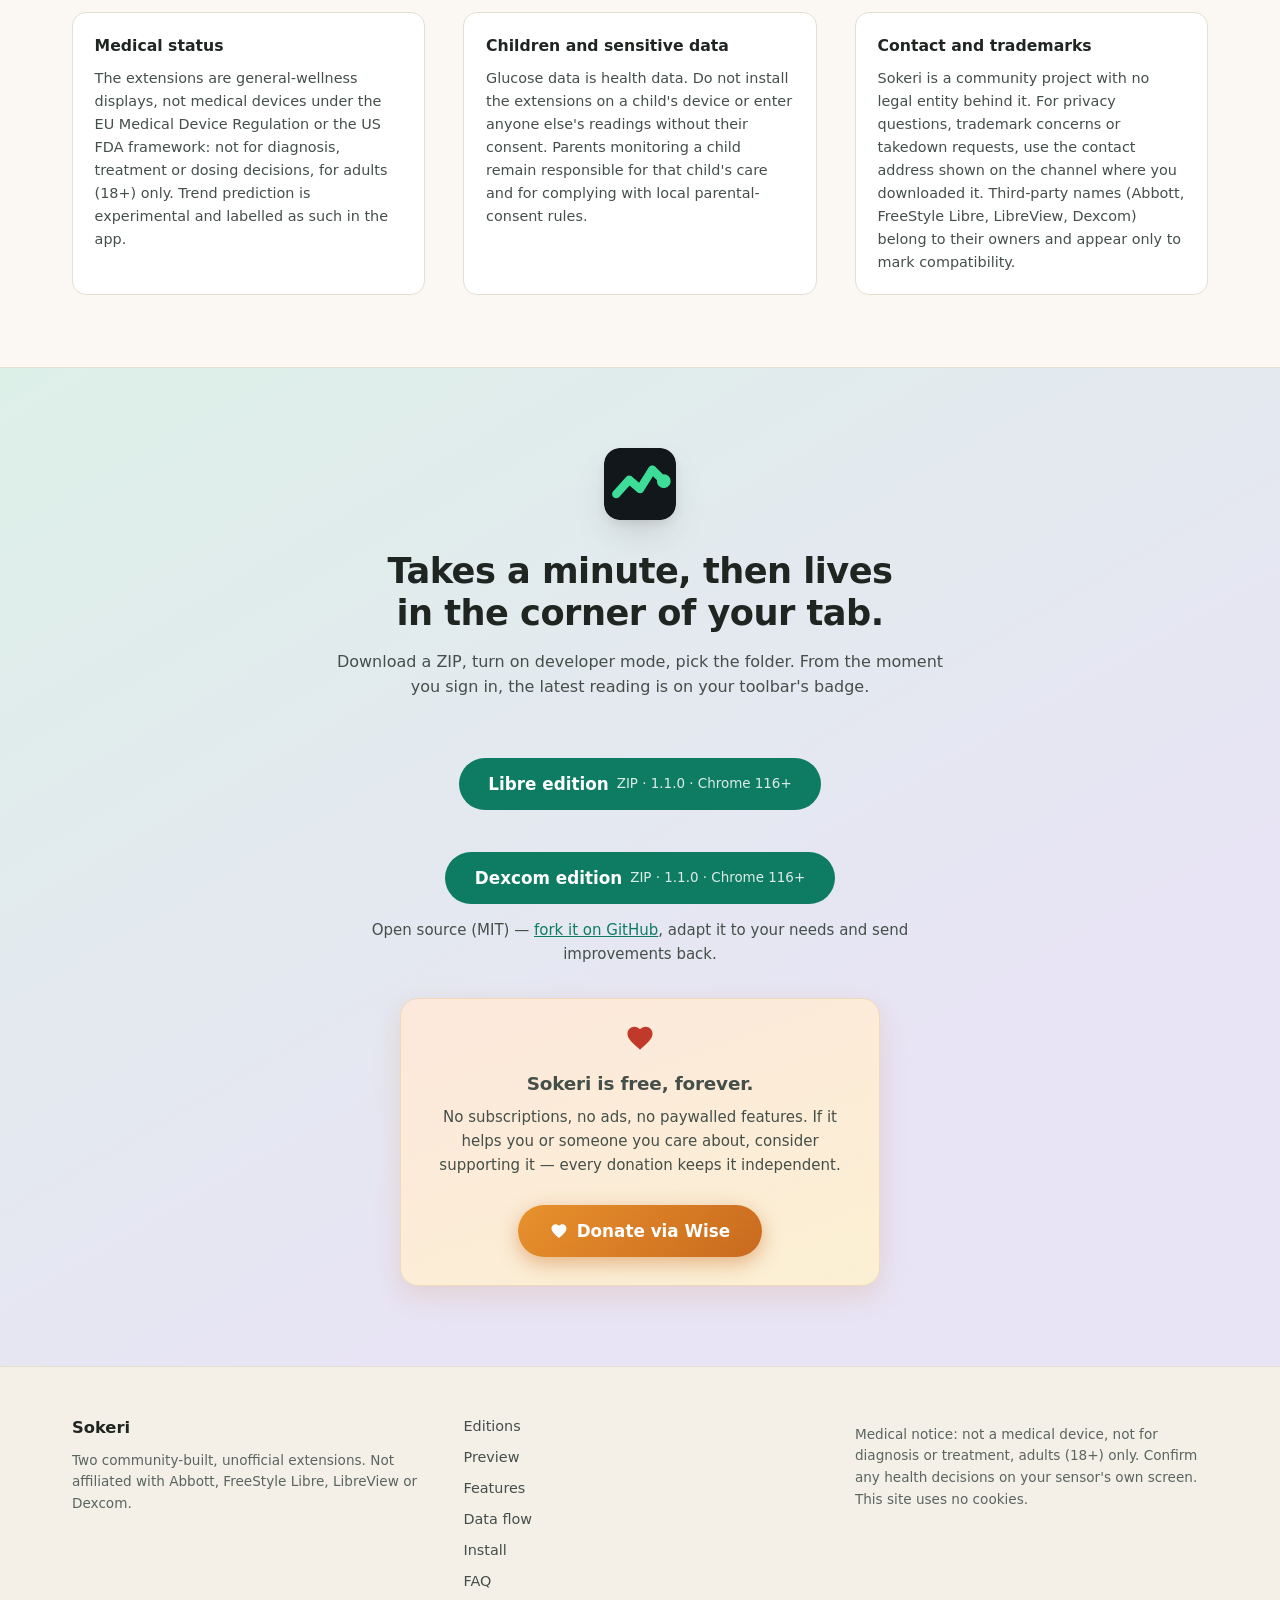
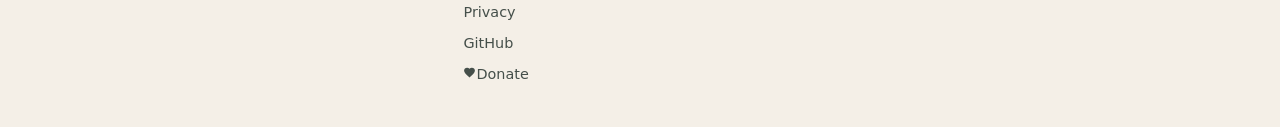
==== commit 9622cef3: "Publish nav Donate pill" ====
--- a/index.html
+++ b/index.html
@@ -28,7 +28,7 @@
           <a href="#faq">FAQ</a>
           <a href="#privacy">Privacy</a>
           <a href="https://github.com/ErdalBirinci/Sokeri">GitHub</a>
-          <a href="https://wise.com/pay/me/erdalb143">Donate</a>
+          <a class="nav-donate" href="https://wise.com/pay/me/erdalb143"><svg viewBox="0 0 24 24" width="13" height="13" fill="currentColor" aria-hidden="true" focusable="false"><path d="M12 21.35l-1.45-1.32C5.4 15.36 2 12.28 2 8.5 2 5.42 4.42 3 7.5 3c1.74 0 3.41.81 4.5 2.09C13.09 3.81 14.76 3 16.5 3 19.58 3 22 5.42 22 8.5c0 3.78-3.4 6.86-8.55 11.54L12 21.35z" /></svg>Donate</a>
         </nav>
       <a class="btn btn-small" href="#editions">
         Get the extension
@@ -1184,7 +1184,7 @@
           <a href="#faq">FAQ</a>
           <a href="#privacy">Privacy</a>
           <a href="https://github.com/ErdalBirinci/Sokeri">GitHub</a>
-          <a href="https://wise.com/pay/me/erdalb143">Donate</a>
+          <a class="nav-donate" href="https://wise.com/pay/me/erdalb143"><svg viewBox="0 0 24 24" width="13" height="13" fill="currentColor" aria-hidden="true" focusable="false"><path d="M12 21.35l-1.45-1.32C5.4 15.36 2 12.28 2 8.5 2 5.42 4.42 3 7.5 3c1.74 0 3.41.81 4.5 2.09C13.09 3.81 14.76 3 16.5 3 19.58 3 22 5.42 22 8.5c0 3.78-3.4 6.86-8.55 11.54L12 21.35z" /></svg>Donate</a>
         </nav>
         <div>
           <p class="footer-note">
--- a/styles.css
+++ b/styles.css
@@ -230,6 +230,28 @@
 .nav a:hover {
   color: var(--ink);
   border-bottom-color: var(--accent);
+}
+
+.nav a.nav-donate {
+  display: inline-flex;
+  align-items: center;
+  gap: 0.32rem;
+  padding: 0.38rem 0.9rem;
+  border: 0;
+  border-radius: var(--r-pill);
+  background: linear-gradient(135deg, #e8912d, #c96a1e);
+  color: #fff;
+  font-size: 0.85rem;
+  font-weight: 700;
+  box-shadow: 0 3px 12px rgba(201, 106, 30, 0.45);
+  transition: transform 150ms ease, box-shadow 150ms ease;
+}
+
+.nav a.nav-donate:hover {
+  color: #fff;
+  border-bottom-color: transparent;
+  transform: translateY(-1px);
+  box-shadow: 0 5px 16px rgba(201, 106, 30, 0.6);
 }
 
 .topbar .btn-small {
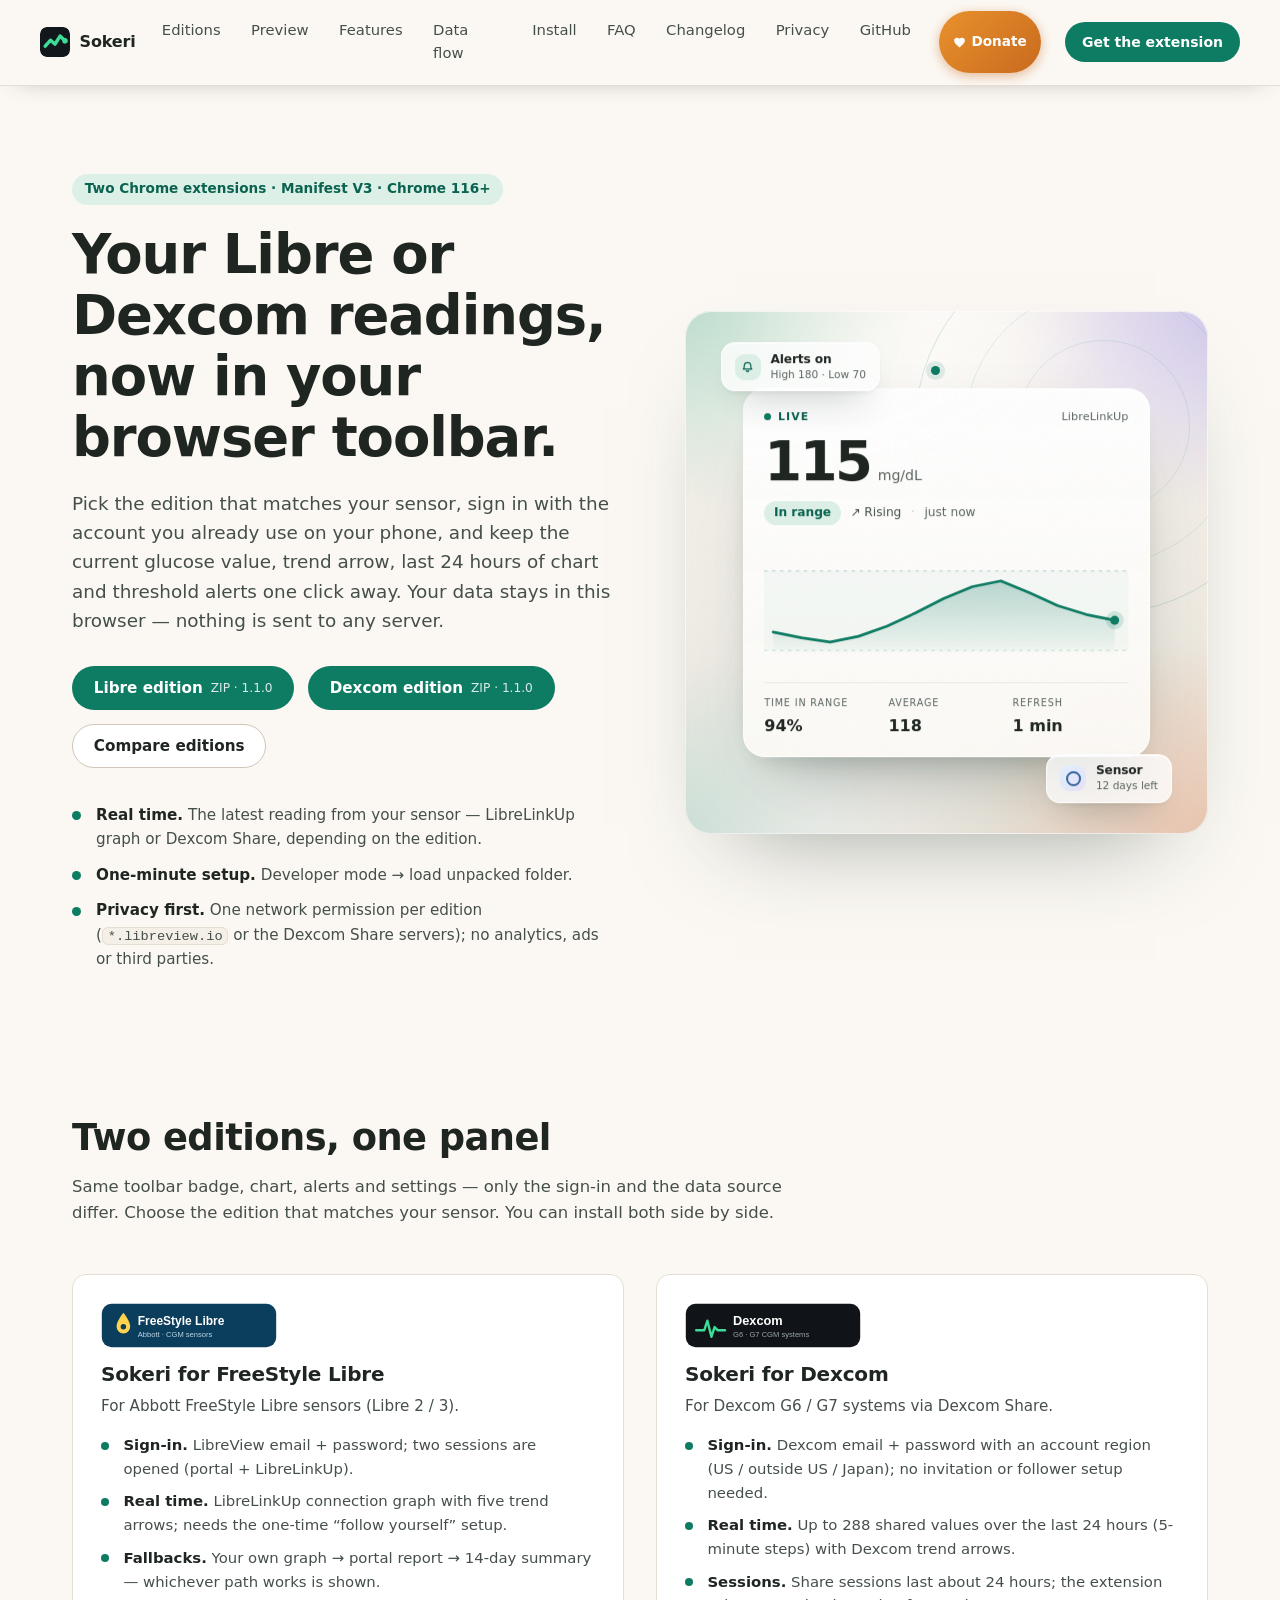
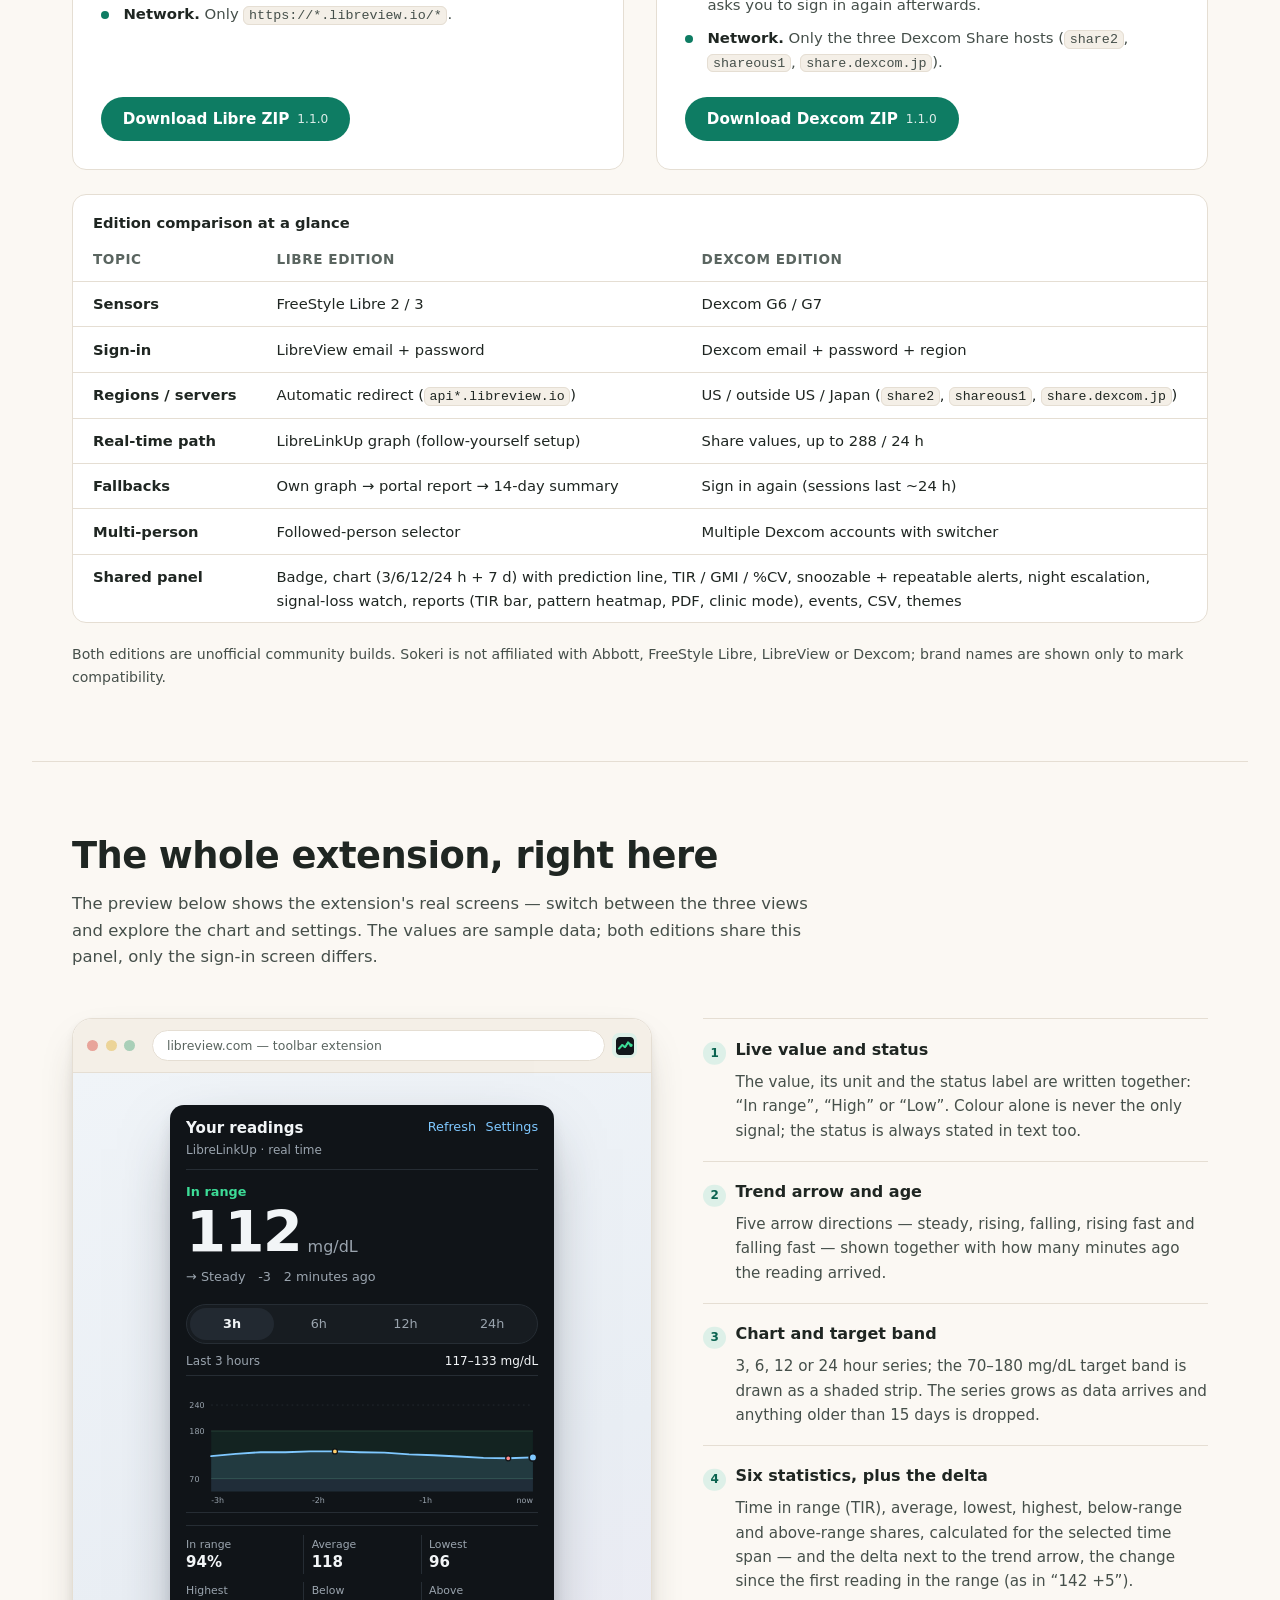
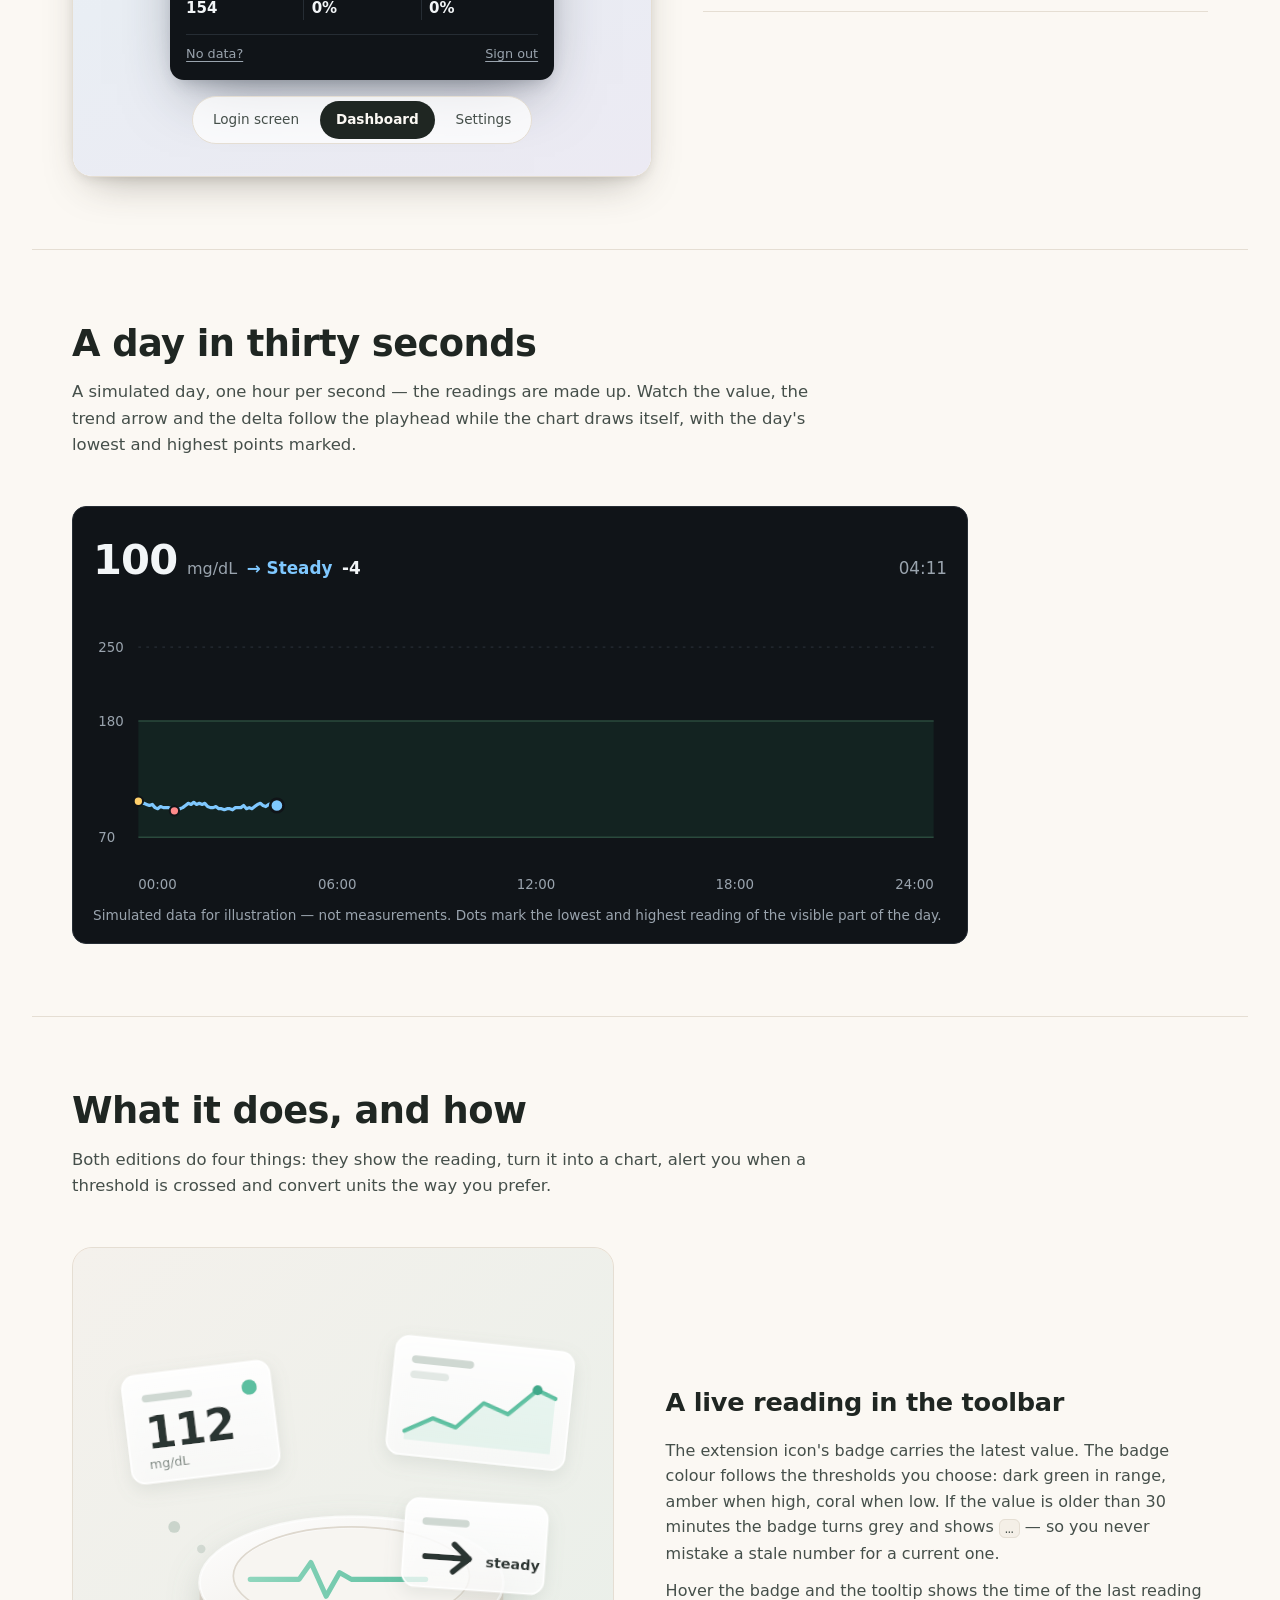
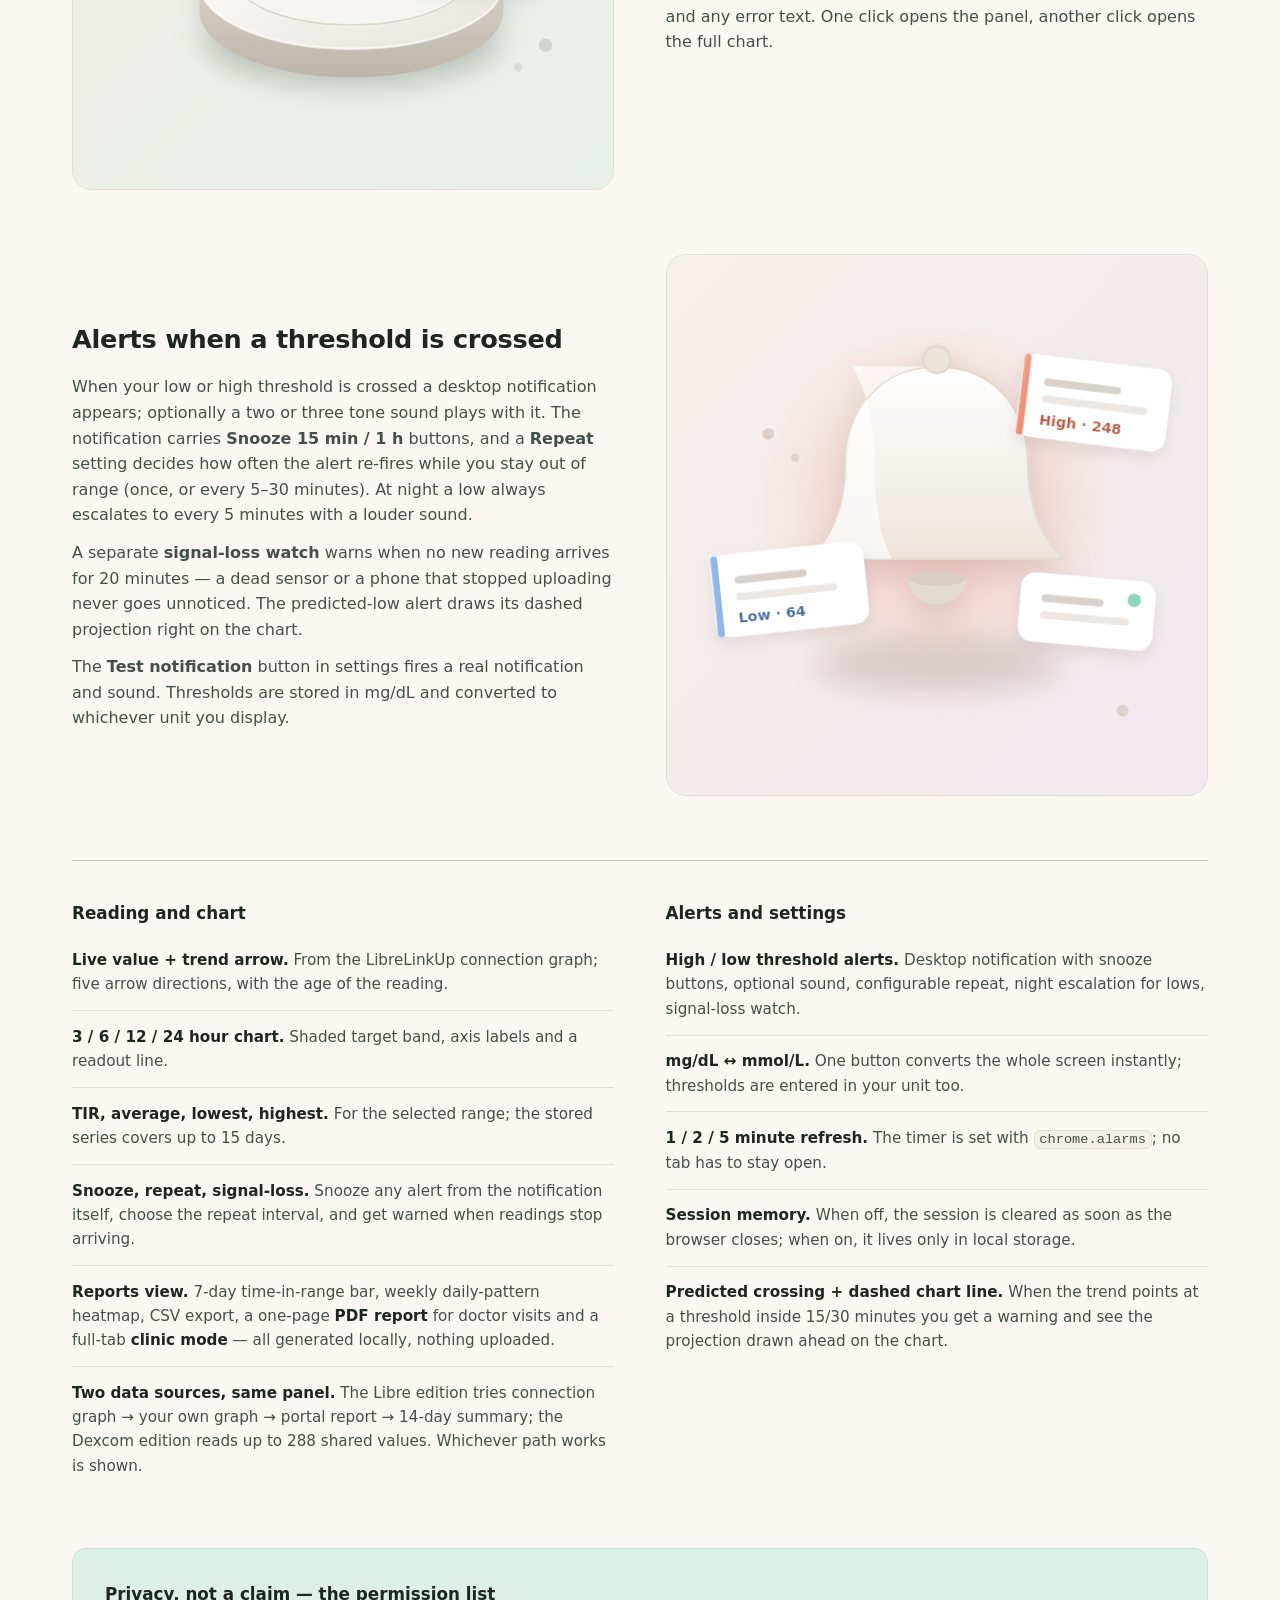
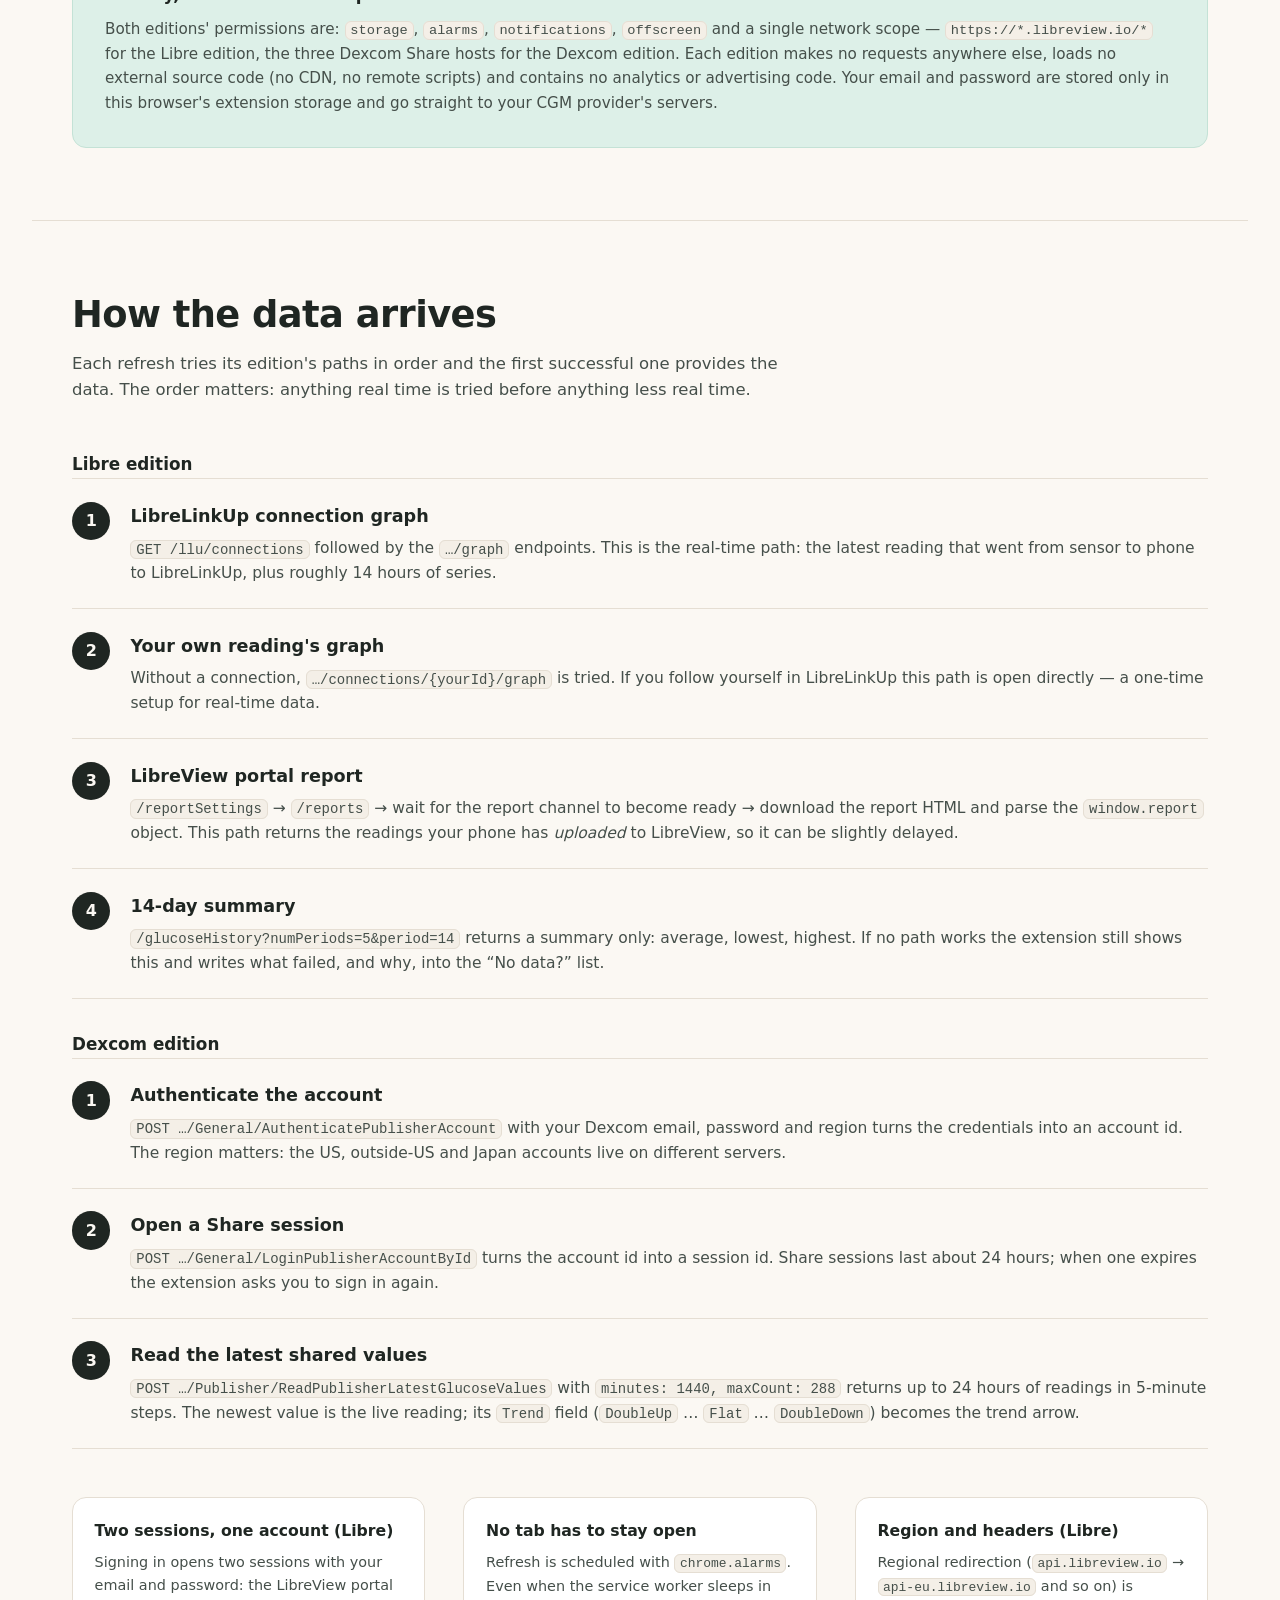
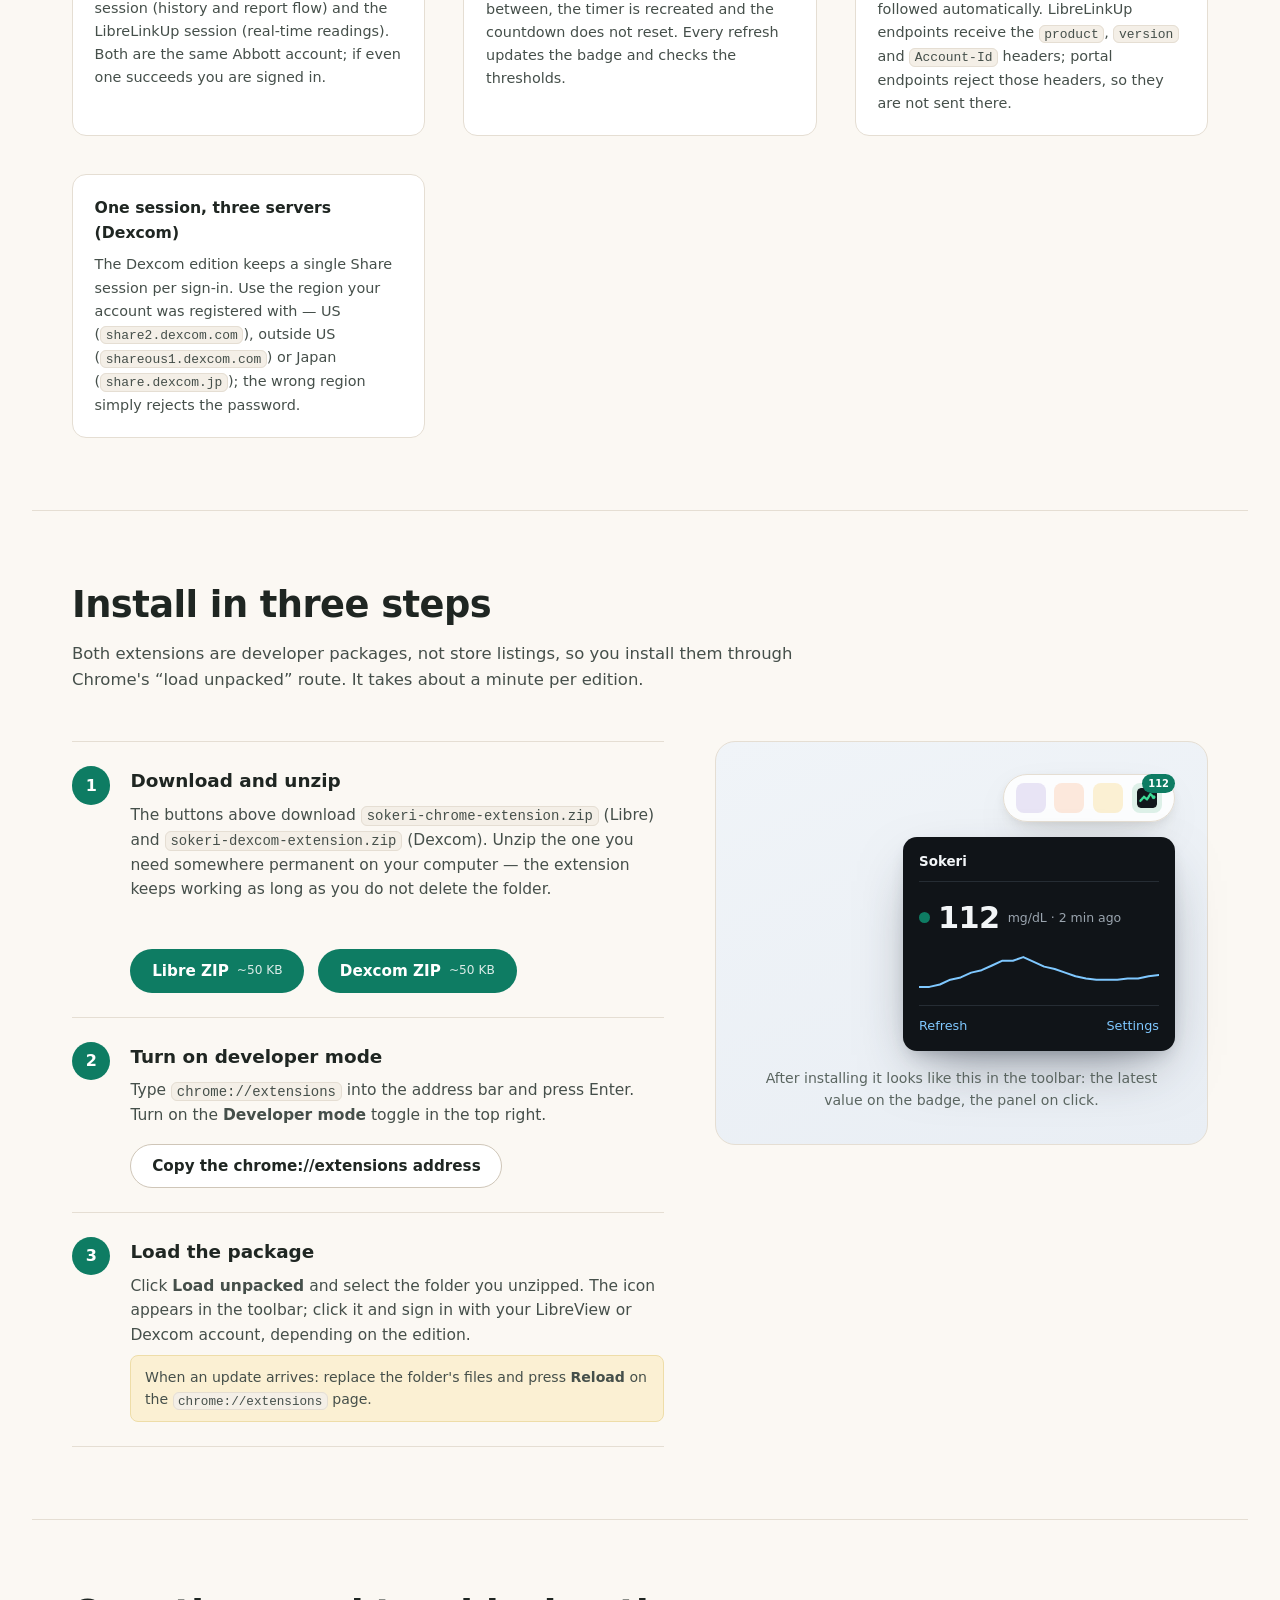
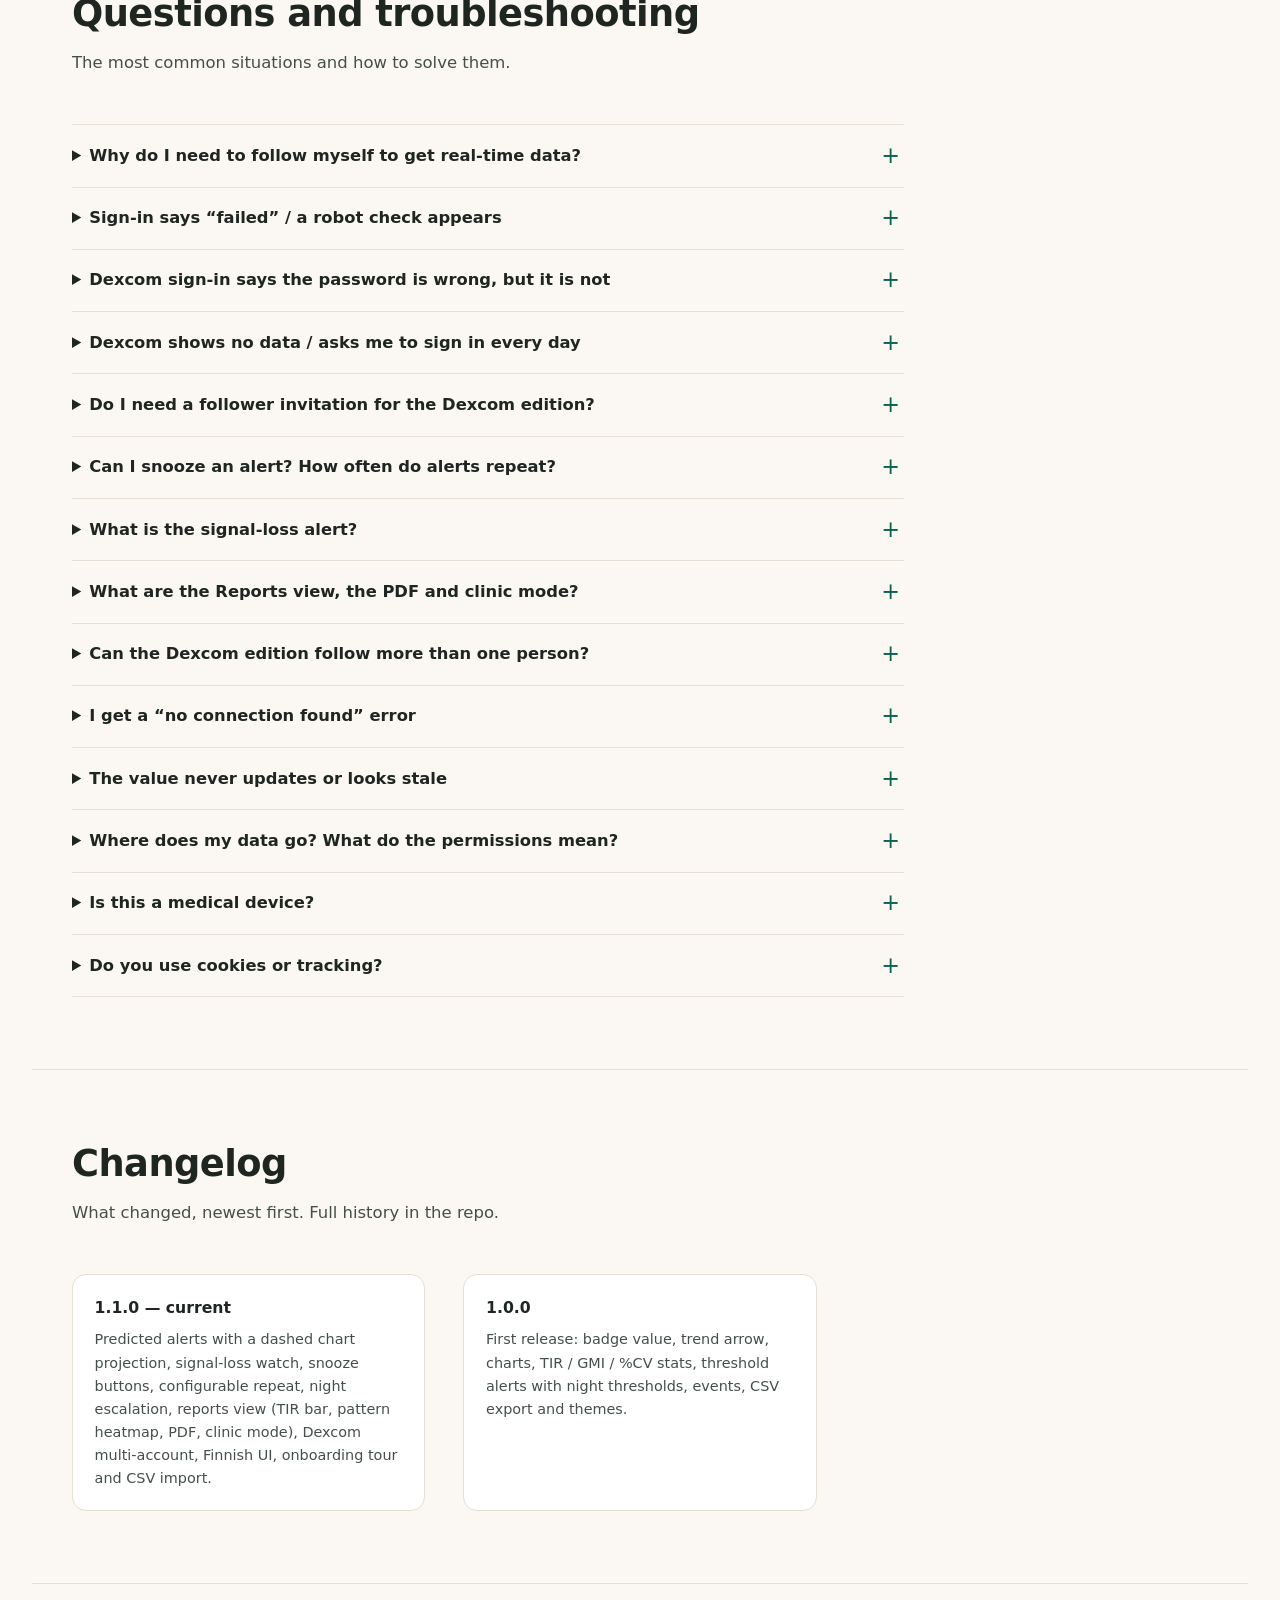
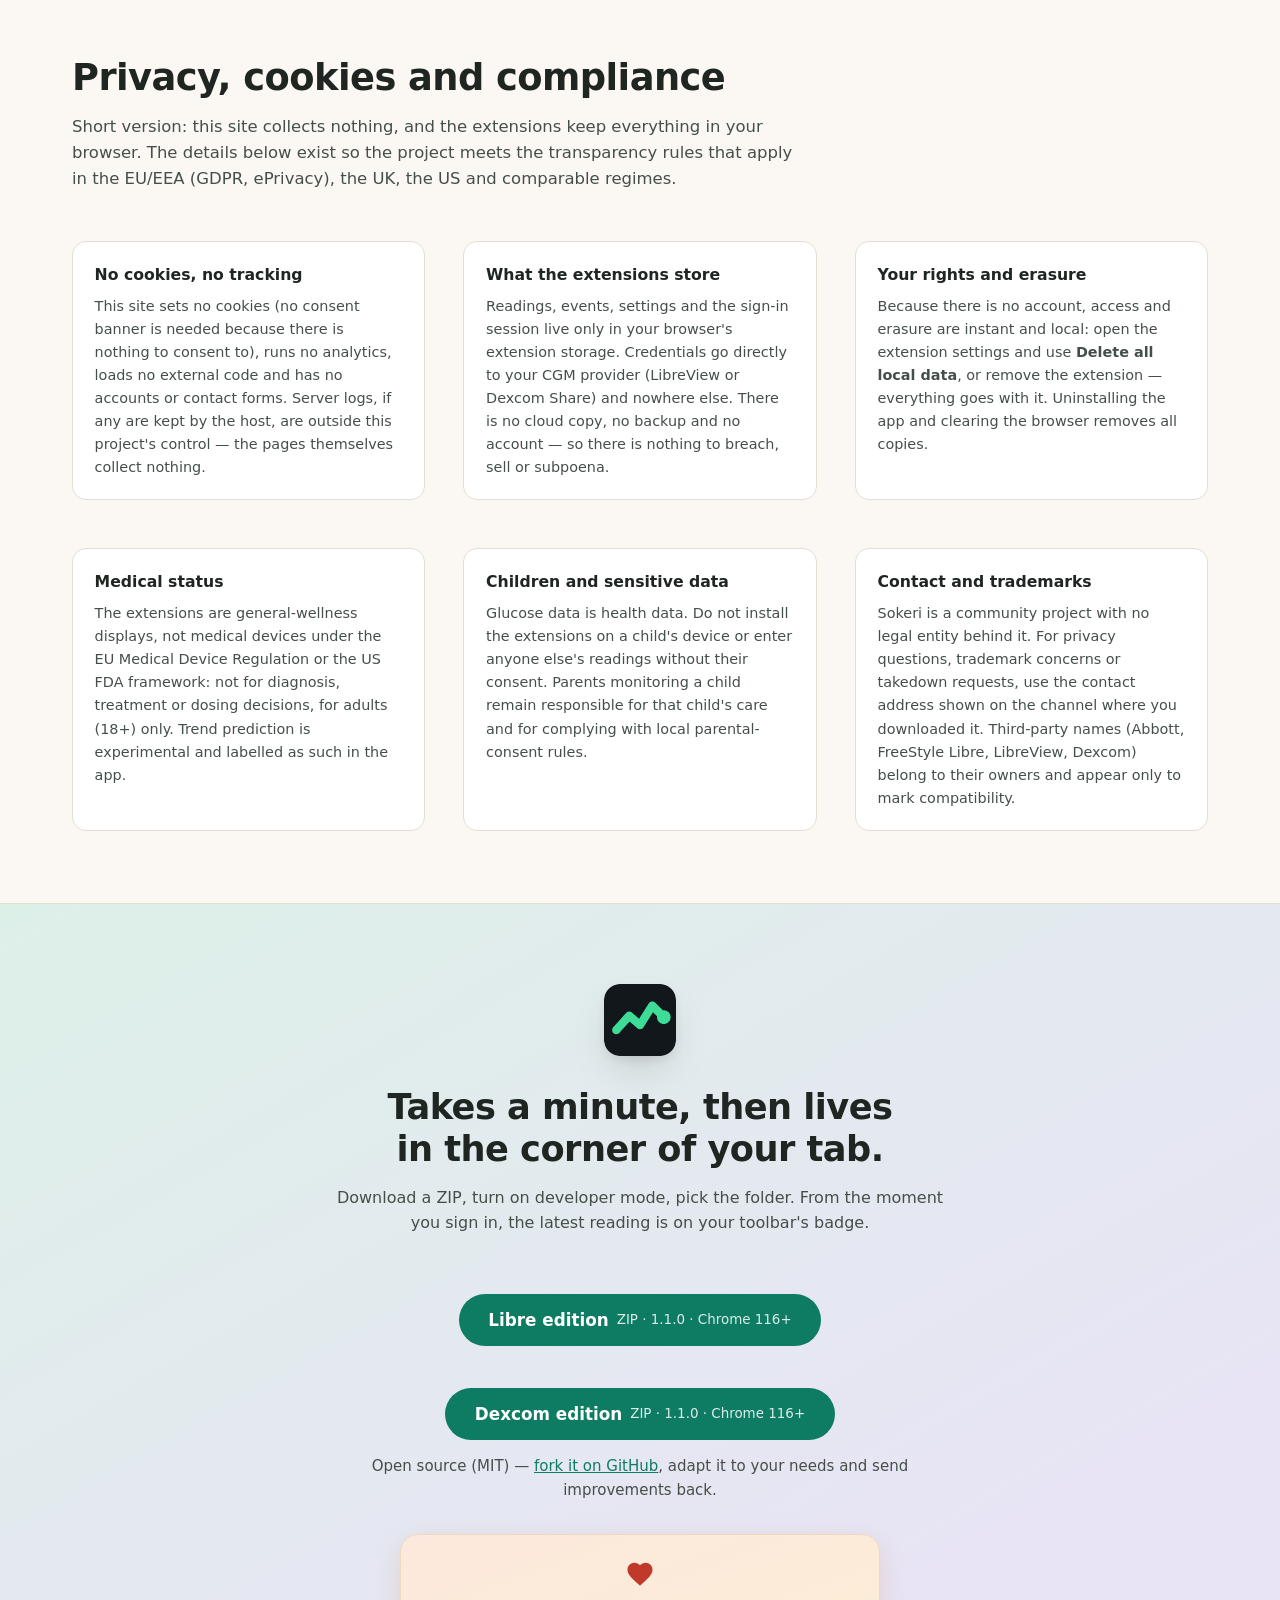
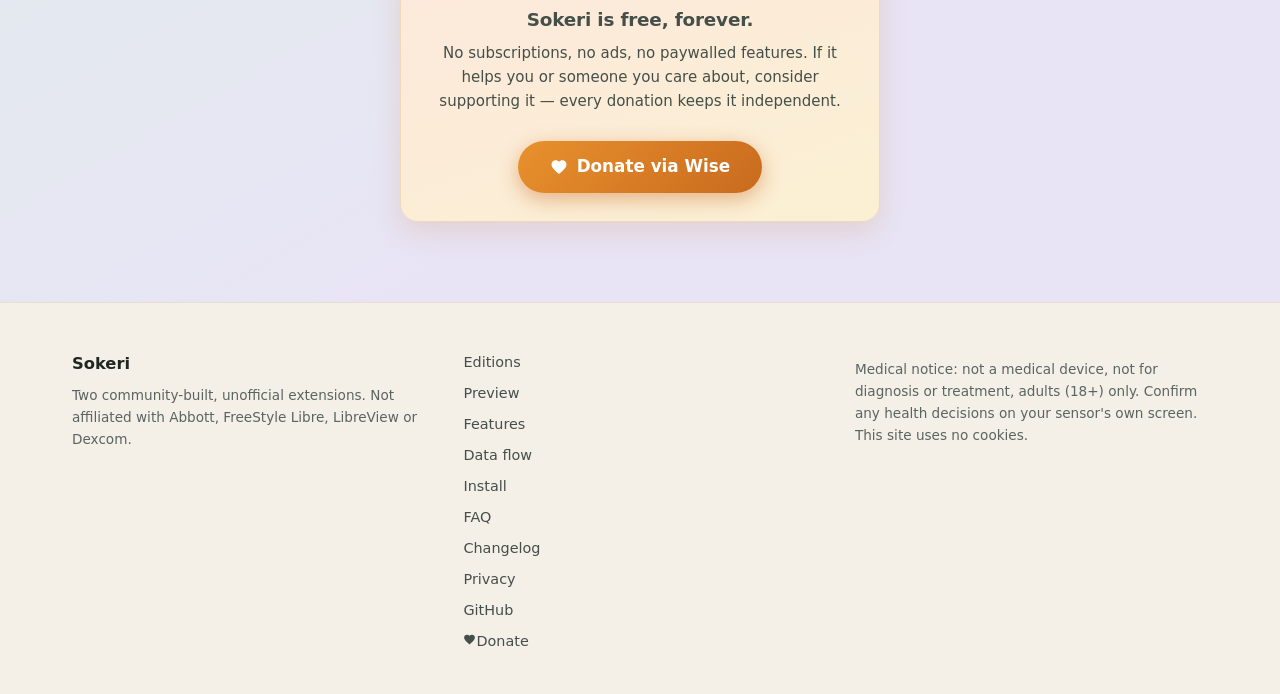
==== commit 465d2255: "Publish site from main (923081f)" ====
--- a/index.html
+++ b/index.html
@@ -26,6 +26,7 @@
           <a href="#how">Data flow</a>
           <a href="#install">Install</a>
           <a href="#faq">FAQ</a>
+          <a href="#changelog">Changelog</a>
           <a href="#privacy">Privacy</a>
           <a href="https://github.com/ErdalBirinci/Sokeri">GitHub</a>
           <a class="nav-donate" href="https://wise.com/pay/me/erdalb143"><svg viewBox="0 0 24 24" width="13" height="13" fill="currentColor" aria-hidden="true" focusable="false"><path d="M12 21.35l-1.45-1.32C5.4 15.36 2 12.28 2 8.5 2 5.42 4.42 3 7.5 3c1.74 0 3.41.81 4.5 2.09C13.09 3.81 14.76 3 16.5 3 19.58 3 22 5.42 22 8.5c0 3.78-3.4 6.86-8.55 11.54L12 21.35z" /></svg>Donate</a>
@@ -1045,6 +1046,33 @@
         </div>
       </section>
 
+      <!-- =================================================== changelog -->
+      <section class="section" id="changelog">
+        <div class="section-head">
+          <h2>Changelog</h2>
+          <p>What changed, newest first. Full history in the repo.</p>
+        </div>
+        <div class="how-notes">
+          <div>
+            <h3>1.1.0 — current</h3>
+            <p>
+              Predicted alerts with a dashed chart projection, signal-loss
+              watch, snooze buttons, configurable repeat, night escalation,
+              reports view (TIR bar, pattern heatmap, PDF, clinic mode),
+              Dexcom multi-account, Finnish UI, onboarding tour and CSV import.
+            </p>
+          </div>
+          <div>
+            <h3>1.0.0</h3>
+            <p>
+              First release: badge value, trend arrow, charts, TIR / GMI / %CV
+              stats, threshold alerts with night thresholds, events, CSV export
+              and themes.
+            </p>
+          </div>
+        </div>
+      </section>
+
       <!-- ===================================================== privacy -->
       <section class="section" id="privacy">
         <div class="section-head">
@@ -1182,6 +1210,7 @@
           <a href="#how">Data flow</a>
           <a href="#install">Install</a>
           <a href="#faq">FAQ</a>
+          <a href="#changelog">Changelog</a>
           <a href="#privacy">Privacy</a>
           <a href="https://github.com/ErdalBirinci/Sokeri">GitHub</a>
           <a class="nav-donate" href="https://wise.com/pay/me/erdalb143"><svg viewBox="0 0 24 24" width="13" height="13" fill="currentColor" aria-hidden="true" focusable="false"><path d="M12 21.35l-1.45-1.32C5.4 15.36 2 12.28 2 8.5 2 5.42 4.42 3 7.5 3c1.74 0 3.41.81 4.5 2.09C13.09 3.81 14.76 3 16.5 3 19.58 3 22 5.42 22 8.5c0 3.78-3.4 6.86-8.55 11.54L12 21.35z" /></svg>Donate</a>
